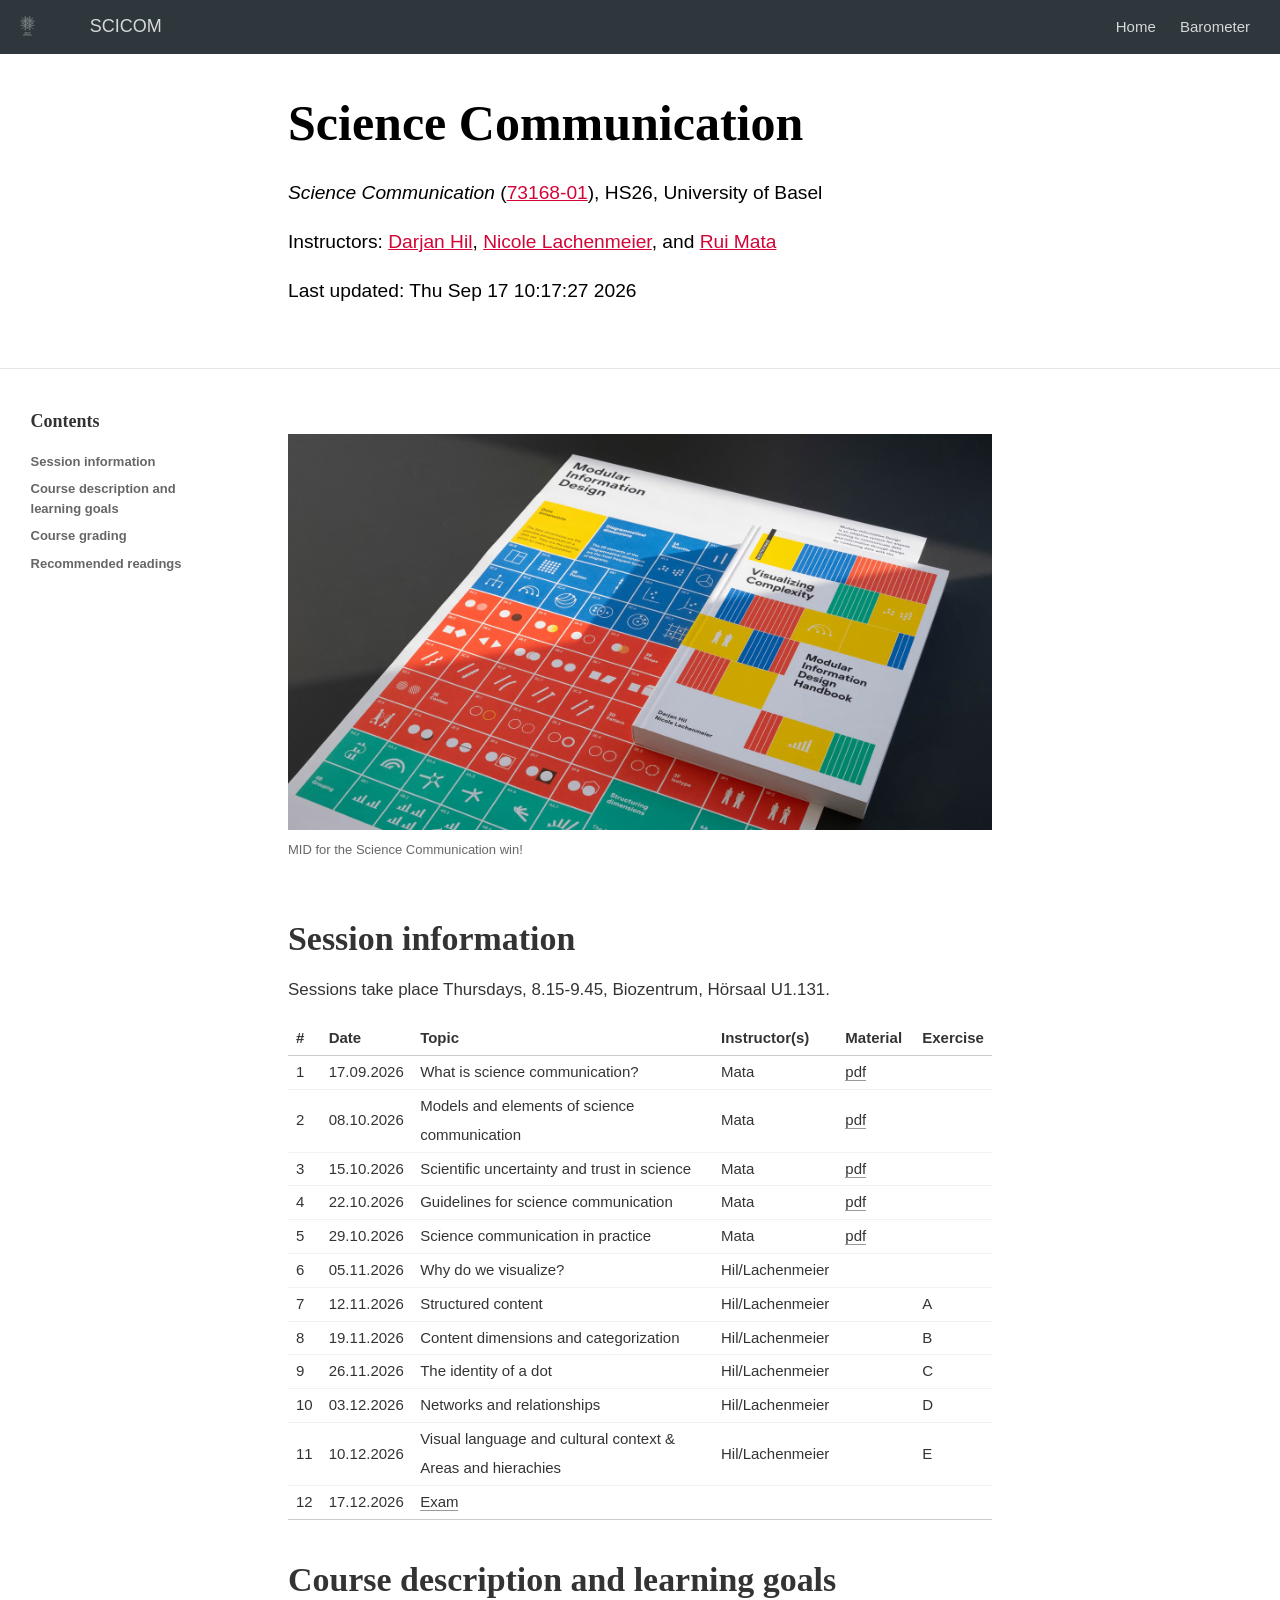
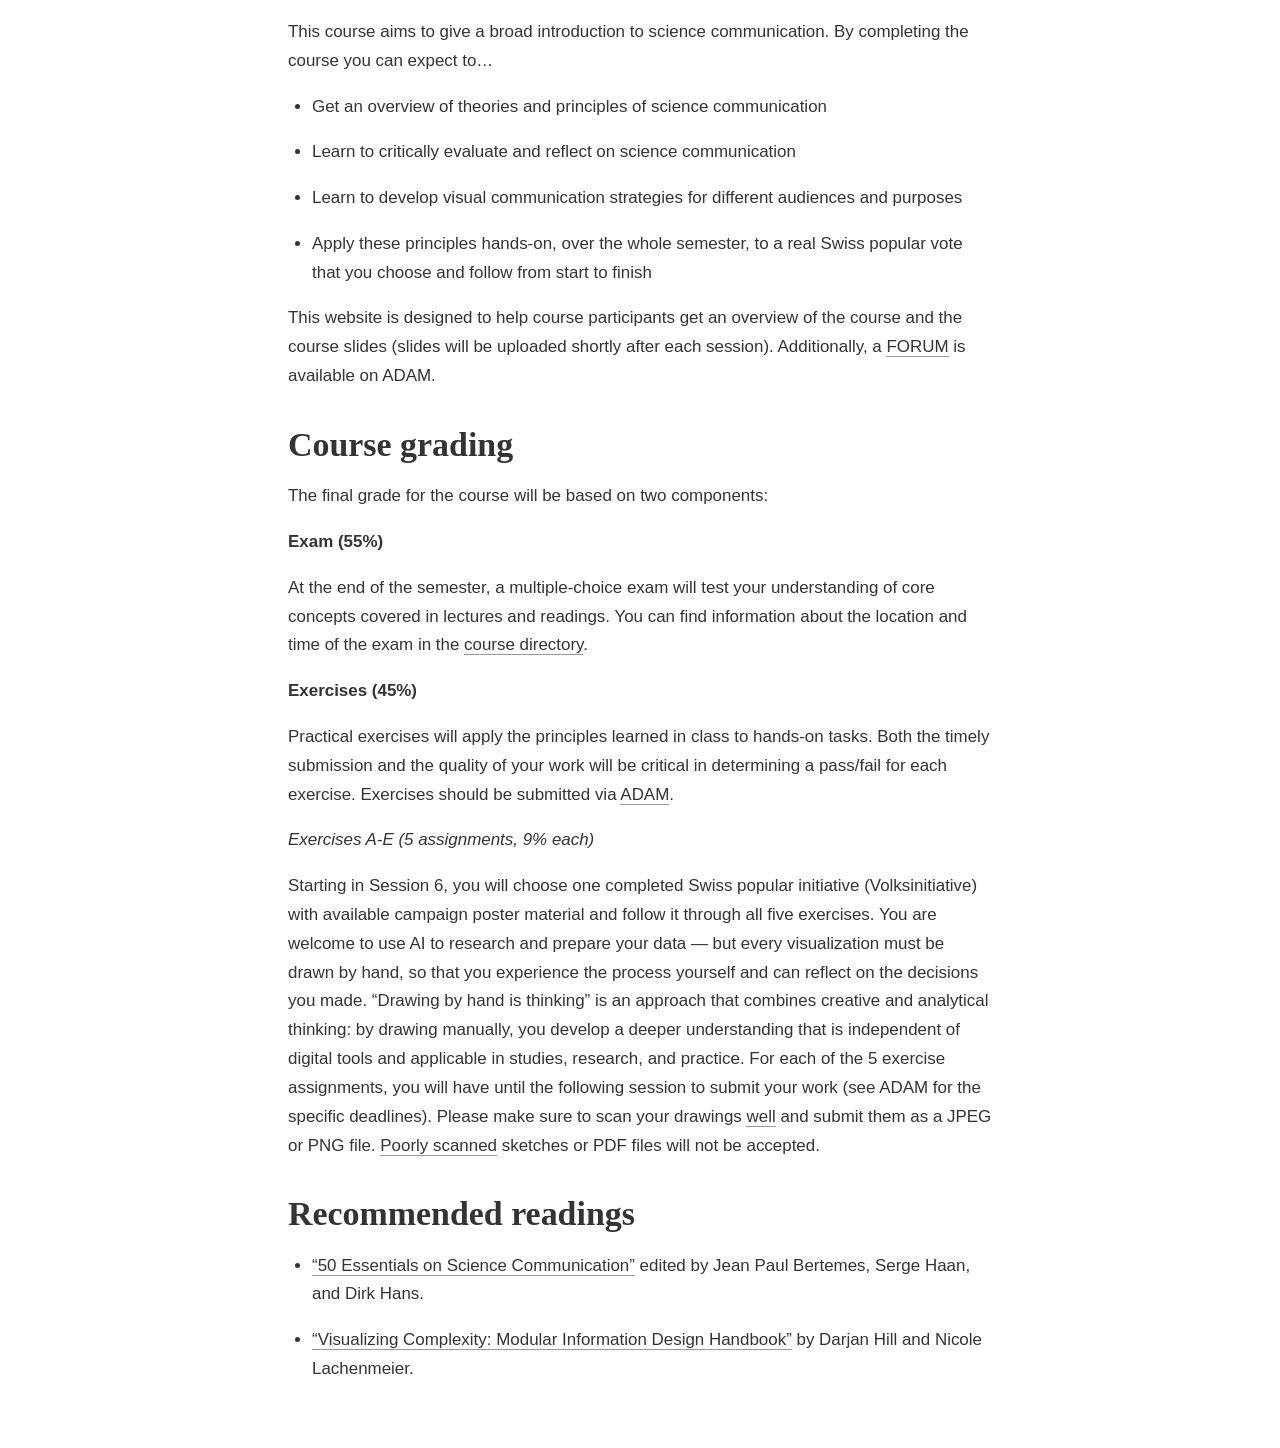
==== docs/index.html @ 0155b06d "update index" ====
<!DOCTYPE html>

<html xmlns="http://www.w3.org/1999/xhtml" lang="" xml:lang="">

<head>
  <meta charset="utf-8"/>
  <meta name="viewport" content="width=device-width, initial-scale=1"/>
  <meta http-equiv="X-UA-Compatible" content="IE=Edge,chrome=1"/>
  <meta name="generator" content="distill" />

  <style type="text/css">
  /* Hide doc at startup (prevent jankiness while JS renders/transforms) */
  body {
    visibility: hidden;
  }
  </style>

 <!--radix_placeholder_import_source-->
 <!--/radix_placeholder_import_source-->

<style type="text/css">code{white-space: pre;}</style>
<style type="text/css" data-origin="pandoc">
pre > code.sourceCode { white-space: pre; position: relative; }
pre > code.sourceCode > span { line-height: 1.25; }
pre > code.sourceCode > span:empty { height: 1.2em; }
.sourceCode { overflow: visible; }
code.sourceCode > span { color: inherit; text-decoration: inherit; }
div.sourceCode { margin: 1em 0; }
pre.sourceCode { margin: 0; }
@media screen {
div.sourceCode { overflow: auto; }
}
@media print {
pre > code.sourceCode { white-space: pre-wrap; }
pre > code.sourceCode > span { display: inline-block; text-indent: -5em; padding-left: 5em; }
}
pre.numberSource code
  { counter-reset: source-line 0; }
pre.numberSource code > span
  { position: relative; left: -4em; counter-increment: source-line; }
pre.numberSource code > span > a:first-child::before
  { content: counter(source-line);
    position: relative; left: -1em; text-align: right; vertical-align: baseline;
    border: none; display: inline-block;
    -webkit-touch-callout: none; -webkit-user-select: none;
    -khtml-user-select: none; -moz-user-select: none;
    -ms-user-select: none; user-select: none;
    padding: 0 4px; width: 4em;
    color: #aaaaaa;
  }
pre.numberSource { margin-left: 3em; border-left: 1px solid #aaaaaa;  padding-left: 4px; }
div.sourceCode
  { color: #00769e; background-color: #f1f3f5; }
@media screen {
pre > code.sourceCode > span > a:first-child::before { text-decoration: underline; }
}
code span { color: #00769e; } /* Normal */
code span.al { color: #ad0000; } /* Alert */
code span.an { color: #5e5e5e; } /* Annotation */
code span.at { color: #657422; } /* Attribute */
code span.bn { color: #ad0000; } /* BaseN */
code span.bu { } /* BuiltIn */
code span.cf { color: #00769e; } /* ControlFlow */
code span.ch { color: #20794d; } /* Char */
code span.cn { color: #8f5902; } /* Constant */
code span.co { color: #5e5e5e; } /* Comment */
code span.cv { color: #5e5e5e; font-style: italic; } /* CommentVar */
code span.do { color: #5e5e5e; font-style: italic; } /* Documentation */
code span.dt { color: #ad0000; } /* DataType */
code span.dv { color: #ad0000; } /* DecVal */
code span.er { color: #ad0000; } /* Error */
code span.ex { } /* Extension */
code span.fl { color: #ad0000; } /* Float */
code span.fu { color: #4758ab; } /* Function */
code span.im { } /* Import */
code span.in { color: #5e5e5e; } /* Information */
code span.kw { color: #00769e; } /* Keyword */
code span.op { color: #5e5e5e; } /* Operator */
code span.ot { color: #00769e; } /* Other */
code span.pp { color: #ad0000; } /* Preprocessor */
code span.sc { color: #5e5e5e; } /* SpecialChar */
code span.ss { color: #20794d; } /* SpecialString */
code span.st { color: #20794d; } /* String */
code span.va { color: #111111; } /* Variable */
code span.vs { color: #20794d; } /* VerbatimString */
code span.wa { color: #5e5e5e; font-style: italic; } /* Warning */
</style>


  <!--radix_placeholder_meta_tags-->
  <title>SCICOM: Science Communication</title>

  <meta property="description" itemprop="description" content="*Science Communication* ([73168-01](https://vorlesungsverzeichnis.unibas.ch/de/vorlesungsverzeichnis?id=301652)), HS26, University of Basel&#10;&#10;Instructors: [Darjan Hil](https://www.superdot.studio/darjan-hil-en), [Nicole Lachenmeier](https://www.superdot.studio/nicole-lachenmeier-de), and [Rui Mata](https://psychologie.unibas.ch/de/personen/rui-mata/about-me/)&#10;&#10;Last updated: Thu Sep 17 10:17:27 2026"/>



  <!--  https://developers.facebook.com/docs/sharing/webmasters#markup -->
  <meta property="og:title" content="SCICOM: Science Communication"/>
  <meta property="og:type" content="article"/>
  <meta property="og:description" content="*Science Communication* ([73168-01](https://vorlesungsverzeichnis.unibas.ch/de/vorlesungsverzeichnis?id=301652)), HS26, University of Basel&#10;&#10;Instructors: [Darjan Hil](https://www.superdot.studio/darjan-hil-en), [Nicole Lachenmeier](https://www.superdot.studio/nicole-lachenmeier-de), and [Rui Mata](https://psychologie.unibas.ch/de/personen/rui-mata/about-me/)&#10;&#10;Last updated: Thu Sep 17 10:17:27 2026"/>
  <meta property="og:locale" content="en_US"/>
  <meta property="og:site_name" content="SCICOM"/>

  <!--  https://dev.twitter.com/cards/types/summary -->
  <meta property="twitter:card" content="summary"/>
  <meta property="twitter:title" content="SCICOM: Science Communication"/>
  <meta property="twitter:description" content="*Science Communication* ([73168-01](https://vorlesungsverzeichnis.unibas.ch/de/vorlesungsverzeichnis?id=301652)), HS26, University of Basel&#10;&#10;Instructors: [Darjan Hil](https://www.superdot.studio/darjan-hil-en), [Nicole Lachenmeier](https://www.superdot.studio/nicole-lachenmeier-de), and [Rui Mata](https://psychologie.unibas.ch/de/personen/rui-mata/about-me/)&#10;&#10;Last updated: Thu Sep 17 10:17:27 2026"/>

  <!--/radix_placeholder_meta_tags-->
  <!--radix_placeholder_rmarkdown_metadata-->

  <script type="text/json" id="radix-rmarkdown-metadata">
  {"type":"list","attributes":{"names":{"type":"character","attributes":{},"value":["title","description","site"]}},"value":[{"type":"character","attributes":{},"value":["Science Communication"]},{"type":"character","attributes":{},"value":["*Science Communication* ([73168-01](https://vorlesungsverzeichnis.unibas.ch/de/vorlesungsverzeichnis?id=301652)), HS26, University of Basel\n\nInstructors: [Darjan Hil](https://www.superdot.studio/darjan-hil-en), [Nicole Lachenmeier](https://www.superdot.studio/nicole-lachenmeier-de), and [Rui Mata](https://psychologie.unibas.ch/de/personen/rui-mata/about-me/)\n\nLast updated: Thu Sep 17 10:17:27 2026\n"]},{"type":"character","attributes":{},"value":["distill::distill_website"]}]}
  </script>
  <!--/radix_placeholder_rmarkdown_metadata-->
  <!--radix_placeholder_navigation_in_header-->
  <meta name="distill:offset" content=""/>

  <script type="application/javascript">

    window.headroom_prevent_pin = false;

    window.document.addEventListener("DOMContentLoaded", function (event) {

      // initialize headroom for banner
      var header = $('header').get(0);
      var headerHeight = header.offsetHeight;
      var headroom = new Headroom(header, {
        tolerance: 5,
        onPin : function() {
          if (window.headroom_prevent_pin) {
            window.headroom_prevent_pin = false;
            headroom.unpin();
          }
        }
      });
      headroom.init();
      if(window.location.hash)
        headroom.unpin();
      $(header).addClass('headroom--transition');

      // offset scroll location for banner on hash change
      // (see: https://github.com/WickyNilliams/headroom.js/issues/38)
      window.addEventListener("hashchange", function(event) {
        window.scrollTo(0, window.pageYOffset - (headerHeight + 25));
      });

      // responsive menu
      $('.distill-site-header').each(function(i, val) {
        var topnav = $(this);
        var toggle = topnav.find('.nav-toggle');
        toggle.on('click', function() {
          topnav.toggleClass('responsive');
        });
      });

      // nav dropdowns
      $('.nav-dropbtn').click(function(e) {
        $(this).next('.nav-dropdown-content').toggleClass('nav-dropdown-active');
        $(this).parent().siblings('.nav-dropdown')
           .children('.nav-dropdown-content').removeClass('nav-dropdown-active');
      });
      $("body").click(function(e){
        $('.nav-dropdown-content').removeClass('nav-dropdown-active');
      });
      $(".nav-dropdown").click(function(e){
        e.stopPropagation();
      });
    });
  </script>

  <style type="text/css">

  /* Theme (user-documented overrideables for nav appearance) */

  .distill-site-nav {
    color: rgba(255, 255, 255, 0.8);
    background-color: #0F2E3D;
    font-size: 15px;
    font-weight: 300;
  }

  .distill-site-nav a {
    color: inherit;
    text-decoration: none;
  }

  .distill-site-nav a:hover {
    color: white;
  }

  @media print {
    .distill-site-nav {
      display: none;
    }
  }

  .distill-site-header {

  }

  .distill-site-footer {

  }


  /* Site Header */

  .distill-site-header {
    width: 100%;
    box-sizing: border-box;
    z-index: 3;
  }

  .distill-site-header .nav-left {
    display: inline-block;
    margin-left: 8px;
  }

  @media screen and (max-width: 768px) {
    .distill-site-header .nav-left {
      margin-left: 0;
    }
  }


  .distill-site-header .nav-right {
    float: right;
    margin-right: 8px;
  }

  .distill-site-header a,
  .distill-site-header .title {
    display: inline-block;
    text-align: center;
    padding: 14px 10px 14px 10px;
  }

  .distill-site-header .title {
    font-size: 18px;
    min-width: 150px;
  }

  .distill-site-header .logo {
    padding: 0;
  }

  .distill-site-header .logo img {
    display: none;
    max-height: 20px;
    width: auto;
    margin-bottom: -4px;
  }

  .distill-site-header .nav-image img {
    max-height: 18px;
    width: auto;
    display: inline-block;
    margin-bottom: -3px;
  }



  @media screen and (min-width: 1000px) {
    .distill-site-header .logo img {
      display: inline-block;
    }
    .distill-site-header .nav-left {
      margin-left: 20px;
    }
    .distill-site-header .nav-right {
      margin-right: 20px;
    }
    .distill-site-header .title {
      padding-left: 12px;
    }
  }


  .distill-site-header .nav-toggle {
    display: none;
  }

  .nav-dropdown {
    display: inline-block;
    position: relative;
  }

  .nav-dropdown .nav-dropbtn {
    border: none;
    outline: none;
    color: rgba(255, 255, 255, 0.8);
    padding: 16px 10px;
    background-color: transparent;
    font-family: inherit;
    font-size: inherit;
    font-weight: inherit;
    margin: 0;
    margin-top: 1px;
    z-index: 2;
  }

  .nav-dropdown-content {
    display: none;
    position: absolute;
    background-color: white;
    min-width: 200px;
    border: 1px solid rgba(0,0,0,0.15);
    border-radius: 4px;
    box-shadow: 0px 8px 16px 0px rgba(0,0,0,0.1);
    z-index: 1;
    margin-top: 2px;
    white-space: nowrap;
    padding-top: 4px;
    padding-bottom: 4px;
  }

  .nav-dropdown-content hr {
    margin-top: 4px;
    margin-bottom: 4px;
    border: none;
    border-bottom: 1px solid rgba(0, 0, 0, 0.1);
  }

  .nav-dropdown-active {
    display: block;
  }

  .nav-dropdown-content a, .nav-dropdown-content .nav-dropdown-header {
    color: black;
    padding: 6px 24px;
    text-decoration: none;
    display: block;
    text-align: left;
  }

  .nav-dropdown-content .nav-dropdown-header {
    display: block;
    padding: 5px 24px;
    padding-bottom: 0;
    text-transform: uppercase;
    font-size: 14px;
    color: #999999;
    white-space: nowrap;
  }

  .nav-dropdown:hover .nav-dropbtn {
    color: white;
  }

  .nav-dropdown-content a:hover {
    background-color: #ddd;
    color: black;
  }

  .nav-right .nav-dropdown-content {
    margin-left: -45%;
    right: 0;
  }

  @media screen and (max-width: 768px) {
    .distill-site-header a, .distill-site-header .nav-dropdown  {display: none;}
    .distill-site-header a.nav-toggle {
      float: right;
      display: block;
    }
    .distill-site-header .title {
      margin-left: 0;
    }
    .distill-site-header .nav-right {
      margin-right: 0;
    }
    .distill-site-header {
      overflow: hidden;
    }
    .nav-right .nav-dropdown-content {
      margin-left: 0;
    }
  }


  @media screen and (max-width: 768px) {
    .distill-site-header.responsive {position: relative; min-height: 500px; }
    .distill-site-header.responsive a.nav-toggle {
      position: absolute;
      right: 0;
      top: 0;
    }
    .distill-site-header.responsive a,
    .distill-site-header.responsive .nav-dropdown {
      display: block;
      text-align: left;
    }
    .distill-site-header.responsive .nav-left,
    .distill-site-header.responsive .nav-right {
      width: 100%;
    }
    .distill-site-header.responsive .nav-dropdown {float: none;}
    .distill-site-header.responsive .nav-dropdown-content {position: relative;}
    .distill-site-header.responsive .nav-dropdown .nav-dropbtn {
      display: block;
      width: 100%;
      text-align: left;
    }
  }

  /* Site Footer */

  .distill-site-footer {
    width: 100%;
    overflow: hidden;
    box-sizing: border-box;
    z-index: 3;
    margin-top: 30px;
    padding-top: 30px;
    padding-bottom: 30px;
    text-align: center;
  }

  /* Headroom */

  d-title {
    padding-top: 6rem;
  }

  @media print {
    d-title {
      padding-top: 4rem;
    }
  }

  .headroom {
    z-index: 1000;
    position: fixed;
    top: 0;
    left: 0;
    right: 0;
  }

  .headroom--transition {
    transition: all .4s ease-in-out;
  }

  .headroom--unpinned {
    top: -100px;
  }

  .headroom--pinned {
    top: 0;
  }

  /* adjust viewport for navbar height */
  /* helps vertically center bootstrap (non-distill) content */
  .min-vh-100 {
    min-height: calc(100vh - 100px) !important;
  }

  </style>

  <script src="site_libs/jquery-3.6.0/jquery-3.6.0.min.js"></script>
  <link href="site_libs/font-awesome-6.4.2/css/all.min.css" rel="stylesheet"/>
  <link href="site_libs/font-awesome-6.4.2/css/v4-shims.min.css" rel="stylesheet"/>
  <script src="site_libs/headroom-0.9.4/headroom.min.js"></script>
  <script src="site_libs/autocomplete-0.37.1/autocomplete.min.js"></script>
  <script src="site_libs/fuse-6.4.1/fuse.min.js"></script>

  <script type="application/javascript">

  function getMeta(metaName) {
    var metas = document.getElementsByTagName('meta');
    for (let i = 0; i < metas.length; i++) {
      if (metas[i].getAttribute('name') === metaName) {
        return metas[i].getAttribute('content');
      }
    }
    return '';
  }

  function offsetURL(url) {
    var offset = getMeta('distill:offset');
    return offset ? offset + '/' + url : url;
  }

  function createFuseIndex() {

    // create fuse index
    var options = {
      keys: [
        { name: 'title', weight: 20 },
        { name: 'categories', weight: 15 },
        { name: 'description', weight: 10 },
        { name: 'contents', weight: 5 },
      ],
      ignoreLocation: true,
      threshold: 0
    };
    var fuse = new window.Fuse([], options);

    // fetch the main search.json
    return fetch(offsetURL('search.json'))
      .then(function(response) {
        if (response.status == 200) {
          return response.json().then(function(json) {
            // index main articles
            json.articles.forEach(function(article) {
              fuse.add(article);
            });
            // download collections and index their articles
            return Promise.all(json.collections.map(function(collection) {
              return fetch(offsetURL(collection)).then(function(response) {
                if (response.status === 200) {
                  return response.json().then(function(articles) {
                    articles.forEach(function(article) {
                      fuse.add(article);
                    });
                  })
                } else {
                  return Promise.reject(
                    new Error('Unexpected status from search index request: ' +
                              response.status)
                  );
                }
              });
            })).then(function() {
              return fuse;
            });
          });

        } else {
          return Promise.reject(
            new Error('Unexpected status from search index request: ' +
                        response.status)
          );
        }
      });
  }

  window.document.addEventListener("DOMContentLoaded", function (event) {

    // get search element (bail if we don't have one)
    var searchEl = window.document.getElementById('distill-search');
    if (!searchEl)
      return;

    createFuseIndex()
      .then(function(fuse) {

        // make search box visible
        searchEl.classList.remove('hidden');

        // initialize autocomplete
        var options = {
          autoselect: true,
          hint: false,
          minLength: 2,
        };
        window.autocomplete(searchEl, options, [{
          source: function(query, callback) {
            const searchOptions = {
              isCaseSensitive: false,
              shouldSort: true,
              minMatchCharLength: 2,
              limit: 10,
            };
            var results = fuse.search(query, searchOptions);
            callback(results
              .map(function(result) { return result.item; })
            );
          },
          templates: {
            suggestion: function(suggestion) {
              var img = suggestion.preview && Object.keys(suggestion.preview).length > 0
                ? `<img src="${offsetURL(suggestion.preview)}"</img>`
                : '';
              var html = `
                <div class="search-item">
                  <h3>${suggestion.title}</h3>
                  <div class="search-item-description">
                    ${suggestion.description || ''}
                  </div>
                  <div class="search-item-preview">
                    ${img}
                  </div>
                </div>
              `;
              return html;
            }
          }
        }]).on('autocomplete:selected', function(event, suggestion) {
          window.location.href = offsetURL(suggestion.path);
        });
        // remove inline display style on autocompleter (we want to
        // manage responsive display via css)
        $('.algolia-autocomplete').css("display", "");
      })
      .catch(function(error) {
        console.log(error);
      });

  });

  </script>

  <style type="text/css">

  .nav-search {
    font-size: x-small;
  }

  /* Algolioa Autocomplete */

  .algolia-autocomplete {
    display: inline-block;
    margin-left: 10px;
    vertical-align: sub;
    background-color: white;
    color: black;
    padding: 6px;
    padding-top: 8px;
    padding-bottom: 0;
    border-radius: 6px;
    border: 1px #0F2E3D solid;
    width: 180px;
  }


  @media screen and (max-width: 768px) {
    .distill-site-nav .algolia-autocomplete {
      display: none;
      visibility: hidden;
    }
    .distill-site-nav.responsive .algolia-autocomplete {
      display: inline-block;
      visibility: visible;
    }
    .distill-site-nav.responsive .algolia-autocomplete .aa-dropdown-menu {
      margin-left: 0;
      width: 400px;
      max-height: 400px;
    }
  }

  .algolia-autocomplete .aa-input, .algolia-autocomplete .aa-hint {
    width: 90%;
    outline: none;
    border: none;
  }

  .algolia-autocomplete .aa-hint {
    color: #999;
  }
  .algolia-autocomplete .aa-dropdown-menu {
    width: 550px;
    max-height: 70vh;
    overflow-x: visible;
    overflow-y: scroll;
    padding: 5px;
    margin-top: 3px;
    margin-left: -150px;
    background-color: #fff;
    border-radius: 5px;
    border: 1px solid #999;
    border-top: none;
  }

  .algolia-autocomplete .aa-dropdown-menu .aa-suggestion {
    cursor: pointer;
    padding: 5px 4px;
    border-bottom: 1px solid #eee;
  }

  .algolia-autocomplete .aa-dropdown-menu .aa-suggestion:last-of-type {
    border-bottom: none;
    margin-bottom: 2px;
  }

  .algolia-autocomplete .aa-dropdown-menu .aa-suggestion .search-item {
    overflow: hidden;
    font-size: 0.8em;
    line-height: 1.4em;
  }

  .algolia-autocomplete .aa-dropdown-menu .aa-suggestion .search-item h3 {
    font-size: 1rem;
    margin-block-start: 0;
    margin-block-end: 5px;
  }

  .algolia-autocomplete .aa-dropdown-menu .aa-suggestion .search-item-description {
    display: inline-block;
    overflow: hidden;
    height: 2.8em;
    width: 80%;
    margin-right: 4%;
  }

  .algolia-autocomplete .aa-dropdown-menu .aa-suggestion .search-item-preview {
    display: inline-block;
    width: 15%;
  }

  .algolia-autocomplete .aa-dropdown-menu .aa-suggestion .search-item-preview img {
    height: 3em;
    width: auto;
    display: none;
  }

  .algolia-autocomplete .aa-dropdown-menu .aa-suggestion .search-item-preview img[src] {
    display: initial;
  }

  .algolia-autocomplete .aa-dropdown-menu .aa-suggestion.aa-cursor {
    background-color: #eee;
  }
  .algolia-autocomplete .aa-dropdown-menu .aa-suggestion em {
    font-weight: bold;
    font-style: normal;
  }

  </style>


  <!--/radix_placeholder_navigation_in_header-->
  <!--radix_placeholder_distill-->

  <style type="text/css">

  body {
    background-color: white;
  }

  .pandoc-table {
    width: 100%;
  }

  .pandoc-table>caption {
    margin-bottom: 10px;
  }

  .pandoc-table th:not([align]) {
    text-align: left;
  }

  .pagedtable-footer {
    font-size: 15px;
  }

  d-byline .byline {
    grid-template-columns: 2fr 2fr;
  }

  d-byline .byline h3 {
    margin-block-start: 1.5em;
  }

  d-byline .byline .authors-affiliations h3 {
    margin-block-start: 0.5em;
  }

  .authors-affiliations .orcid-id {
    width: 16px;
    height:16px;
    margin-left: 4px;
    margin-right: 4px;
    vertical-align: middle;
    padding-bottom: 2px;
  }

  d-title .dt-tags {
    margin-top: 1em;
    grid-column: text;
  }

  .dt-tags .dt-tag {
    text-decoration: none;
    display: inline-block;
    color: rgba(0,0,0,0.6);
    padding: 0em 0.4em;
    margin-right: 0.5em;
    margin-bottom: 0.4em;
    font-size: 70%;
    border: 1px solid rgba(0,0,0,0.2);
    border-radius: 3px;
    text-transform: uppercase;
    font-weight: 500;
  }

  d-article table.gt_table td,
  d-article table.gt_table th {
    border-bottom: none;
    font-size: 100%;
  }

  .html-widget {
    margin-bottom: 2.0em;
  }

  .l-screen-inset {
    padding-right: 16px;
  }

  .l-screen .caption {
    margin-left: 10px;
  }

  .shaded {
    background: rgb(247, 247, 247);
    padding-top: 20px;
    padding-bottom: 20px;
    border-top: 1px solid rgba(0, 0, 0, 0.1);
    border-bottom: 1px solid rgba(0, 0, 0, 0.1);
  }

  .shaded .html-widget {
    margin-bottom: 0;
    border: 1px solid rgba(0, 0, 0, 0.1);
  }

  .shaded .shaded-content {
    background: white;
  }

  .text-output {
    margin-top: 0;
    line-height: 1.5em;
  }

  .hidden {
    display: none !important;
  }

  hr.section-separator {
    border: none;
    border-top: 1px solid rgba(0, 0, 0, 0.1);
    margin: 0px;
  }


  d-byline {
    border-top: none;
  }

  d-article {
    padding-top: 2.5rem;
    padding-bottom: 30px;
    border-top: none;
  }

  d-appendix {
    padding-top: 30px;
  }

  d-article>p>img {
    width: 100%;
  }

  d-article h2 {
    margin: 1rem 0 1.5rem 0;
  }

  d-article h3 {
    margin-top: 1.5rem;
  }

  d-article iframe {
    border: 1px solid rgba(0, 0, 0, 0.1);
    margin-bottom: 2.0em;
    width: 100%;
  }

  /* Tweak code blocks */

  d-article div.sourceCode code,
  d-article pre code {
    font-family: Consolas, Monaco, 'Andale Mono', 'Ubuntu Mono', monospace;
  }

  d-article pre,
  d-article div.sourceCode,
  d-article div.sourceCode pre {
    overflow: auto;
  }

  d-article div.sourceCode {
    background-color: white;
  }

  d-article div.sourceCode pre {
    padding-left: 10px;
    font-size: 12px;
    border-left: 2px solid rgba(0,0,0,0.1);
  }

  d-article pre {
    font-size: 12px;
    color: black;
    background: none;
    margin-top: 0;
    text-align: left;
    white-space: pre;
    word-spacing: normal;
    word-break: normal;
    word-wrap: normal;
    line-height: 1.5;

    -moz-tab-size: 4;
    -o-tab-size: 4;
    tab-size: 4;

    -webkit-hyphens: none;
    -moz-hyphens: none;
    -ms-hyphens: none;
    hyphens: none;
  }

  d-article pre a {
    border-bottom: none;
  }

  d-article pre a:hover {
    border-bottom: none;
    text-decoration: underline;
  }

  d-article details {
    grid-column: text;
    margin-bottom: 0.8em;
  }

  @media(min-width: 768px) {

  d-article pre,
  d-article div.sourceCode,
  d-article div.sourceCode pre {
    overflow: visible !important;
  }

  d-article div.sourceCode pre {
    padding-left: 18px;
    font-size: 14px;
  }

  /* tweak for Pandoc numbered line within distill */
  d-article pre.numberSource code > span {
      left: -2em;
  }

  d-article pre {
    font-size: 14px;
  }

  }

  figure img.external {
    background: white;
    border: 1px solid rgba(0, 0, 0, 0.1);
    box-shadow: 0 1px 8px rgba(0, 0, 0, 0.1);
    padding: 18px;
    box-sizing: border-box;
  }

  /* CSS for d-contents */

  .d-contents {
    grid-column: text;
    color: rgba(0,0,0,0.8);
    font-size: 0.9em;
    padding-bottom: 1em;
    margin-bottom: 1em;
    padding-bottom: 0.5em;
    margin-bottom: 1em;
    padding-left: 0.25em;
    justify-self: start;
  }

  @media(min-width: 1000px) {
    .d-contents.d-contents-float {
      height: 0;
      grid-column-start: 1;
      grid-column-end: 4;
      justify-self: center;
      padding-right: 3em;
      padding-left: 2em;
    }
  }

  .d-contents nav h3 {
    font-size: 18px;
    margin-top: 0;
    margin-bottom: 1em;
  }

  .d-contents li {
    list-style-type: none
  }

  .d-contents nav > ul {
    padding-left: 0;
  }

  .d-contents ul {
    padding-left: 1em
  }

  .d-contents nav ul li {
    margin-top: 0.6em;
    margin-bottom: 0.2em;
  }

  .d-contents nav a {
    font-size: 13px;
    border-bottom: none;
    text-decoration: none
    color: rgba(0, 0, 0, 0.8);
  }

  .d-contents nav a:hover {
    text-decoration: underline solid rgba(0, 0, 0, 0.6)
  }

  .d-contents nav > ul > li > a {
    font-weight: 600;
  }

  .d-contents nav > ul > li > ul {
    font-weight: inherit;
  }

  .d-contents nav > ul > li > ul > li {
    margin-top: 0.2em;
  }


  .d-contents nav ul {
    margin-top: 0;
    margin-bottom: 0.25em;
  }

  .d-article-with-toc h2:nth-child(2) {
    margin-top: 0;
  }


  /* Figure */

  .figure {
    position: relative;
    margin-bottom: 2.5em;
    margin-top: 1.5em;
  }

  .figure .caption {
    color: rgba(0, 0, 0, 0.6);
    font-size: 12px;
    line-height: 1.5em;
  }

  .figure img.external {
    background: white;
    border: 1px solid rgba(0, 0, 0, 0.1);
    box-shadow: 0 1px 8px rgba(0, 0, 0, 0.1);
    padding: 18px;
    box-sizing: border-box;
  }

  .figure .caption a {
    color: rgba(0, 0, 0, 0.6);
  }

  .figure .caption b,
  .figure .caption strong, {
    font-weight: 600;
    color: rgba(0, 0, 0, 1.0);
  }

  /* Citations */

  d-article .citation {
    color: inherit;
    cursor: inherit;
  }

  div.hanging-indent{
    margin-left: 1em; text-indent: -1em;
  }

  /* Citation hover box */

  .tippy-box[data-theme~=light-border] {
    background-color: rgba(250, 250, 250, 0.95);
  }

  .tippy-content > p {
    margin-bottom: 0;
    padding: 2px;
  }


  /* Tweak 1000px media break to show more text */

  @media(min-width: 1000px) {
    .base-grid,
    distill-header,
    d-title,
    d-abstract,
    d-article,
    d-appendix,
    distill-appendix,
    d-byline,
    d-footnote-list,
    d-citation-list,
    distill-footer {
      grid-template-columns: [screen-start] 1fr [page-start kicker-start] 80px [middle-start] 50px [text-start kicker-end] 65px 65px 65px 65px 65px 65px 65px 65px [text-end gutter-start] 65px [middle-end] 65px [page-end gutter-end] 1fr [screen-end];
      grid-column-gap: 16px;
    }

    .grid {
      grid-column-gap: 16px;
    }

    d-article {
      font-size: 1.06rem;
      line-height: 1.7em;
    }
    figure .caption, .figure .caption, figure figcaption {
      font-size: 13px;
    }
  }

  @media(min-width: 1180px) {
    .base-grid,
    distill-header,
    d-title,
    d-abstract,
    d-article,
    d-appendix,
    distill-appendix,
    d-byline,
    d-footnote-list,
    d-citation-list,
    distill-footer {
      grid-template-columns: [screen-start] 1fr [page-start kicker-start] 60px [middle-start] 60px [text-start kicker-end] 60px 60px 60px 60px 60px 60px 60px 60px [text-end gutter-start] 60px [middle-end] 60px [page-end gutter-end] 1fr [screen-end];
      grid-column-gap: 32px;
    }

    .grid {
      grid-column-gap: 32px;
    }
  }


  /* Get the citation styles for the appendix (not auto-injected on render since
     we do our own rendering of the citation appendix) */

  d-appendix .citation-appendix,
  .d-appendix .citation-appendix {
    font-size: 11px;
    line-height: 15px;
    border-left: 1px solid rgba(0, 0, 0, 0.1);
    padding-left: 18px;
    border: 1px solid rgba(0,0,0,0.1);
    background: rgba(0, 0, 0, 0.02);
    padding: 10px 18px;
    border-radius: 3px;
    color: rgba(150, 150, 150, 1);
    overflow: hidden;
    margin-top: -12px;
    white-space: pre-wrap;
    word-wrap: break-word;
  }

  /* Include appendix styles here so they can be overridden */

  d-appendix {
    contain: layout style;
    font-size: 0.8em;
    line-height: 1.7em;
    margin-top: 60px;
    margin-bottom: 0;
    border-top: 1px solid rgba(0, 0, 0, 0.1);
    color: rgba(0,0,0,0.5);
    padding-top: 60px;
    padding-bottom: 48px;
  }

  d-appendix h3 {
    grid-column: page-start / text-start;
    font-size: 15px;
    font-weight: 500;
    margin-top: 1em;
    margin-bottom: 0;
    color: rgba(0,0,0,0.65);
  }

  d-appendix h3 + * {
    margin-top: 1em;
  }

  d-appendix ol {
    padding: 0 0 0 15px;
  }

  @media (min-width: 768px) {
    d-appendix ol {
      padding: 0 0 0 30px;
      margin-left: -30px;
    }
  }

  d-appendix li {
    margin-bottom: 1em;
  }

  d-appendix a {
    color: rgba(0, 0, 0, 0.6);
  }

  d-appendix > * {
    grid-column: text;
  }

  d-appendix > d-footnote-list,
  d-appendix > d-citation-list,
  d-appendix > distill-appendix {
    grid-column: screen;
  }

  /* Include footnote styles here so they can be overridden */

  d-footnote-list {
    contain: layout style;
  }

  d-footnote-list > * {
    grid-column: text;
  }

  d-footnote-list a.footnote-backlink {
    color: rgba(0,0,0,0.3);
    padding-left: 0.5em;
  }



  /* Anchor.js */

  .anchorjs-link {
    /*transition: all .25s linear; */
    text-decoration: none;
    border-bottom: none;
  }
  *:hover > .anchorjs-link {
    margin-left: -1.125em !important;
    text-decoration: none;
    border-bottom: none;
  }

  /* Social footer */

  .social_footer {
    margin-top: 30px;
    margin-bottom: 0;
    color: rgba(0,0,0,0.67);
  }

  .disqus-comments {
    margin-right: 30px;
  }

  .disqus-comment-count {
    border-bottom: 1px solid rgba(0, 0, 0, 0.4);
    cursor: pointer;
  }

  #disqus_thread {
    margin-top: 30px;
  }

  .article-sharing a {
    border-bottom: none;
    margin-right: 8px;
  }

  .article-sharing a:hover {
    border-bottom: none;
  }

  .sidebar-section.subscribe {
    font-size: 12px;
    line-height: 1.6em;
  }

  .subscribe p {
    margin-bottom: 0.5em;
  }


  .article-footer .subscribe {
    font-size: 15px;
    margin-top: 45px;
  }


  .sidebar-section.custom {
    font-size: 12px;
    line-height: 1.6em;
  }

  .custom p {
    margin-bottom: 0.5em;
  }

  /* Styles for listing layout (hide title) */
  .layout-listing d-title, .layout-listing .d-title {
    display: none;
  }

  /* Styles for posts lists (not auto-injected) */


  .posts-with-sidebar {
    padding-left: 45px;
    padding-right: 45px;
  }

  .posts-list .description h2,
  .posts-list .description p {
    font-family: -apple-system, BlinkMacSystemFont, "Segoe UI", Roboto, Oxygen, Ubuntu, Cantarell, "Fira Sans", "Droid Sans", "Helvetica Neue", Arial, sans-serif;
  }

  .posts-list .description h2 {
    font-weight: 700;
    border-bottom: none;
    padding-bottom: 0;
  }

  .posts-list h2.post-tag {
    border-bottom: 1px solid rgba(0, 0, 0, 0.2);
    padding-bottom: 12px;
  }
  .posts-list {
    margin-top: 60px;
    margin-bottom: 24px;
  }

  .posts-list .post-preview {
    text-decoration: none;
    overflow: hidden;
    display: block;
    border-bottom: 1px solid rgba(0, 0, 0, 0.1);
    padding: 24px 0;
  }

  .post-preview-last {
    border-bottom: none !important;
  }

  .posts-list .posts-list-caption {
    grid-column: screen;
    font-weight: 400;
  }

  .posts-list .post-preview h2 {
    margin: 0 0 6px 0;
    line-height: 1.2em;
    font-style: normal;
    font-size: 24px;
  }

  .posts-list .post-preview p {
    margin: 0 0 12px 0;
    line-height: 1.4em;
    font-size: 16px;
  }

  .posts-list .post-preview .thumbnail {
    box-sizing: border-box;
    margin-bottom: 24px;
    position: relative;
    max-width: 500px;
  }
  .posts-list .post-preview img {
    width: 100%;
    display: block;
  }

  .posts-list .metadata {
    font-size: 12px;
    line-height: 1.4em;
    margin-bottom: 18px;
  }

  .posts-list .metadata > * {
    display: inline-block;
  }

  .posts-list .metadata .publishedDate {
    margin-right: 2em;
  }

  .posts-list .metadata .dt-authors {
    display: block;
    margin-top: 0.3em;
    margin-right: 2em;
  }

  .posts-list .dt-tags {
    display: block;
    line-height: 1em;
  }

  .posts-list .dt-tags .dt-tag {
    display: inline-block;
    color: rgba(0,0,0,0.6);
    padding: 0.3em 0.4em;
    margin-right: 0.2em;
    margin-bottom: 0.4em;
    font-size: 60%;
    border: 1px solid rgba(0,0,0,0.2);
    border-radius: 3px;
    text-transform: uppercase;
    font-weight: 500;
  }

  .posts-list img {
    opacity: 1;
  }

  .posts-list img[data-src] {
    opacity: 0;
  }

  .posts-more {
    clear: both;
  }


  .posts-sidebar {
    font-size: 16px;
  }

  .posts-sidebar h3 {
    font-size: 16px;
    margin-top: 0;
    margin-bottom: 0.5em;
    font-weight: 400;
    text-transform: uppercase;
  }

  .sidebar-section {
    margin-bottom: 30px;
  }

  .categories ul {
    list-style-type: none;
    margin: 0;
    padding: 0;
  }

  .categories li {
    color: rgba(0, 0, 0, 0.8);
    margin-bottom: 0;
  }

  .categories li>a {
    border-bottom: none;
  }

  .categories li>a:hover {
    border-bottom: 1px solid rgba(0, 0, 0, 0.4);
  }

  .categories .active {
    font-weight: 600;
  }

  .categories .category-count {
    color: rgba(0, 0, 0, 0.4);
  }


  @media(min-width: 768px) {
    .posts-list .post-preview h2 {
      font-size: 26px;
    }
    .posts-list .post-preview .thumbnail {
      float: right;
      width: 30%;
      margin-bottom: 0;
    }
    .posts-list .post-preview .description {
      float: left;
      width: 45%;
    }
    .posts-list .post-preview .metadata {
      float: left;
      width: 20%;
      margin-top: 8px;
    }
    .posts-list .post-preview p {
      margin: 0 0 12px 0;
      line-height: 1.5em;
      font-size: 16px;
    }
    .posts-with-sidebar .posts-list {
      float: left;
      width: 75%;
    }
    .posts-with-sidebar .posts-sidebar {
      float: right;
      width: 20%;
      margin-top: 60px;
      padding-top: 24px;
      padding-bottom: 24px;
    }
  }


  /* Improve display for browsers without grid (IE/Edge <= 15) */

  .downlevel {
    line-height: 1.6em;
    font-family: -apple-system, BlinkMacSystemFont, "Segoe UI", Roboto, Oxygen, Ubuntu, Cantarell, "Fira Sans", "Droid Sans", "Helvetica Neue", Arial, sans-serif;
    margin: 0;
  }

  .downlevel .d-title {
    padding-top: 6rem;
    padding-bottom: 1.5rem;
  }

  .downlevel .d-title h1 {
    font-size: 50px;
    font-weight: 700;
    line-height: 1.1em;
    margin: 0 0 0.5rem;
  }

  .downlevel .d-title p {
    font-weight: 300;
    font-size: 1.2rem;
    line-height: 1.55em;
    margin-top: 0;
  }

  .downlevel .d-byline {
    padding-top: 0.8em;
    padding-bottom: 0.8em;
    font-size: 0.8rem;
    line-height: 1.8em;
  }

  .downlevel .section-separator {
    border: none;
    border-top: 1px solid rgba(0, 0, 0, 0.1);
  }

  .downlevel .d-article {
    font-size: 1.06rem;
    line-height: 1.7em;
    padding-top: 1rem;
    padding-bottom: 2rem;
  }


  .downlevel .d-appendix {
    padding-left: 0;
    padding-right: 0;
    max-width: none;
    font-size: 0.8em;
    line-height: 1.7em;
    margin-bottom: 0;
    color: rgba(0,0,0,0.5);
    padding-top: 40px;
    padding-bottom: 48px;
  }

  .downlevel .footnotes ol {
    padding-left: 13px;
  }

  .downlevel .base-grid,
  .downlevel .distill-header,
  .downlevel .d-title,
  .downlevel .d-abstract,
  .downlevel .d-article,
  .downlevel .d-appendix,
  .downlevel .distill-appendix,
  .downlevel .d-byline,
  .downlevel .d-footnote-list,
  .downlevel .d-citation-list,
  .downlevel .distill-footer,
  .downlevel .appendix-bottom,
  .downlevel .posts-container {
    padding-left: 40px;
    padding-right: 40px;
  }

  @media(min-width: 768px) {
    .downlevel .base-grid,
    .downlevel .distill-header,
    .downlevel .d-title,
    .downlevel .d-abstract,
    .downlevel .d-article,
    .downlevel .d-appendix,
    .downlevel .distill-appendix,
    .downlevel .d-byline,
    .downlevel .d-footnote-list,
    .downlevel .d-citation-list,
    .downlevel .distill-footer,
    .downlevel .appendix-bottom,
    .downlevel .posts-container {
    padding-left: 150px;
    padding-right: 150px;
    max-width: 900px;
  }
  }

  .downlevel pre code {
    display: block;
    border-left: 2px solid rgba(0, 0, 0, .1);
    padding: 0 0 0 20px;
    font-size: 14px;
  }

  .downlevel code, .downlevel pre {
    color: black;
    background: none;
    font-family: Consolas, Monaco, 'Andale Mono', 'Ubuntu Mono', monospace;
    text-align: left;
    white-space: pre;
    word-spacing: normal;
    word-break: normal;
    word-wrap: normal;
    line-height: 1.5;

    -moz-tab-size: 4;
    -o-tab-size: 4;
    tab-size: 4;

    -webkit-hyphens: none;
    -moz-hyphens: none;
    -ms-hyphens: none;
    hyphens: none;
  }

  .downlevel .posts-list .post-preview {
    color: inherit;
  }



  </style>

  <script type="application/javascript">

  function is_downlevel_browser() {
    if (bowser.isUnsupportedBrowser({ msie: "12", msedge: "16"},
                                   window.navigator.userAgent)) {
      return true;
    } else {
      return window.load_distill_framework === undefined;
    }
  }

  // show body when load is complete
  function on_load_complete() {

    // add anchors
    if (window.anchors) {
      window.anchors.options.placement = 'left';
      window.anchors.add('d-article > h2, d-article > h3, d-article > h4, d-article > h5');
    }


    // set body to visible
    document.body.style.visibility = 'visible';

    // force redraw for leaflet widgets
    if (window.HTMLWidgets) {
      var maps = window.HTMLWidgets.findAll(".leaflet");
      $.each(maps, function(i, el) {
        var map = this.getMap();
        map.invalidateSize();
        map.eachLayer(function(layer) {
          if (layer instanceof L.TileLayer)
            layer.redraw();
        });
      });
    }

    // trigger 'shown' so htmlwidgets resize
    $('d-article').trigger('shown');
  }

  function init_distill() {

    init_common();

    // create front matter
    var front_matter = $('<d-front-matter></d-front-matter>');
    $('#distill-front-matter').wrap(front_matter);

    // create d-title
    $('.d-title').changeElementType('d-title');

    // separator
    var separator = '<hr class="section-separator" style="clear: both"/>';
    // prepend separator above appendix
    $('.d-byline').before(separator);
    $('.d-article').before(separator);

    // create d-byline
    var byline = $('<d-byline></d-byline>');
    $('.d-byline').replaceWith(byline);

    // create d-article
    var article = $('<d-article></d-article>');
    $('.d-article').wrap(article).children().unwrap();

    // move posts container into article
    $('.posts-container').appendTo($('d-article'));

    // create d-appendix
    $('.d-appendix').changeElementType('d-appendix');

    // flag indicating that we have appendix items
    var appendix = $('.appendix-bottom').children('h3').length > 0;

    // replace footnotes with <d-footnote>
    $('.footnote-ref').each(function(i, val) {
      appendix = true;
      var href = $(this).attr('href');
      var id = href.replace('#', '');
      var fn = $('#' + id);
      var fn_p = $('#' + id + '>p');
      fn_p.find('.footnote-back').remove();
      var text = fn_p.html();
      var dtfn = $('<d-footnote></d-footnote>');
      dtfn.html(text);
      $(this).replaceWith(dtfn);
    });
    // remove footnotes
    $('.footnotes').remove();

    // move refs into #references-listing
    $('#references-listing').replaceWith($('#refs'));

    $('h1.appendix, h2.appendix').each(function(i, val) {
      $(this).changeElementType('h3');
    });
    $('h3.appendix').each(function(i, val) {
      var id = $(this).attr('id');
      $('.d-contents a[href="#' + id + '"]').parent().remove();
      appendix = true;
      $(this).nextUntil($('h1, h2, h3')).addBack().appendTo($('d-appendix'));
    });

    // show d-appendix if we have appendix content
    $("d-appendix").css('display', appendix ? 'grid' : 'none');

    // localize layout chunks to just output
    $('.layout-chunk').each(function(i, val) {

      // capture layout
      var layout = $(this).attr('data-layout');

      // apply layout to markdown level block elements
      var elements = $(this).children().not('details, div.sourceCode, pre, script');
      elements.each(function(i, el) {
        var layout_div = $('<div class="' + layout + '"></div>');
        if (layout_div.hasClass('shaded')) {
          var shaded_content = $('<div class="shaded-content"></div>');
          $(this).wrap(shaded_content);
          $(this).parent().wrap(layout_div);
        } else {
          $(this).wrap(layout_div);
        }
      });


      // unwrap the layout-chunk div
      $(this).children().unwrap();
    });

    // remove code block used to force  highlighting css
    $('.distill-force-highlighting-css').parent().remove();

    // remove empty line numbers inserted by pandoc when using a
    // custom syntax highlighting theme, except when numbering line
    // in code chunk
    $('pre:not(.numberLines) code.sourceCode a:empty').remove();

    // load distill framework
    load_distill_framework();

    // wait for window.distillRunlevel == 4 to do post processing
    function distill_post_process() {

      if (!window.distillRunlevel || window.distillRunlevel < 4)
        return;

      // hide author/affiliations entirely if we have no authors
      var front_matter = JSON.parse($("#distill-front-matter").html());
      var have_authors = front_matter.authors && front_matter.authors.length > 0;
      if (!have_authors)
        $('d-byline').addClass('hidden');

      // article with toc class
      $('.d-contents').parent().addClass('d-article-with-toc');

      // strip links that point to #
      $('.authors-affiliations').find('a[href="#"]').removeAttr('href');

      // add orcid ids
      $('.authors-affiliations').find('.author').each(function(i, el) {
        var orcid_id = front_matter.authors[i].orcidID;
        var author_name = front_matter.authors[i].author
        if (orcid_id) {
          var a = $('<a></a>');
          a.attr('href', 'https://orcid.org/' + orcid_id);
          var img = $('<img></img>');
          img.addClass('orcid-id');
          img.attr('alt', author_name ? 'ORCID ID for ' + author_name : 'ORCID ID');
          img.attr('src','[data-uri]');
          a.append(img);
          $(this).append(a);
        }
      });

      // hide elements of author/affiliations grid that have no value
      function hide_byline_column(caption) {
        $('d-byline').find('h3:contains("' + caption + '")').parent().css('visibility', 'hidden');
      }

      // affiliations
      var have_affiliations = false;
      for (var i = 0; i<front_matter.authors.length; ++i) {
        var author = front_matter.authors[i];
        if (author.affiliation !== "&nbsp;") {
          have_affiliations = true;
          break;
        }
      }
      if (!have_affiliations)
        $('d-byline').find('h3:contains("Affiliations")').css('visibility', 'hidden');

      // published date
      if (!front_matter.publishedDate)
        hide_byline_column("Published");

      // document object identifier
      var doi = $('d-byline').find('h3:contains("DOI")');
      var doi_p = doi.next().empty();
      if (!front_matter.doi) {
        // if we have a citation and valid citationText then link to that
        if ($('#citation').length > 0 && front_matter.citationText) {
          doi.html('Citation');
          $('<a href="#citation"></a>')
            .text(front_matter.citationText)
            .appendTo(doi_p);
        } else {
          hide_byline_column("DOI");
        }
      } else {
        $('<a></a>')
           .attr('href', "https://doi.org/" + front_matter.doi)
           .html(front_matter.doi)
           .appendTo(doi_p);
      }

       // change plural form of authors/affiliations
      if (front_matter.authors.length === 1) {
        var grid = $('.authors-affiliations');
        grid.children('h3:contains("Authors")').text('Author');
        grid.children('h3:contains("Affiliations")').text('Affiliation');
      }

      // remove d-appendix and d-footnote-list local styles
      $('d-appendix > style:first-child').remove();
      $('d-footnote-list > style:first-child').remove();

      // move appendix-bottom entries to the bottom
      $('.appendix-bottom').appendTo('d-appendix').children().unwrap();
      $('.appendix-bottom').remove();

      // hoverable references
      $('span.citation[data-cites]').each(function() {
        const citeChild = $(this).children()[0]
        // Do not process if @xyz has been used without escaping and without bibliography activated
        // https://github.com/rstudio/distill/issues/466
        if (citeChild === undefined) return true

        if (citeChild.nodeName == "D-FOOTNOTE") {
          var fn = citeChild
          $(this).html(fn.shadowRoot.querySelector("sup"))
          $(this).id = fn.id
          fn.remove()
        }
        var refs = $(this).attr('data-cites').split(" ");
        var refHtml = refs.map(function(ref) {
          // Could use CSS.escape too here, we insure backward compatibility in navigator
          return "<p>" + $('div[id="ref-' + ref + '"]').html() + "</p>";
        }).join("\n");
        window.tippy(this, {
          allowHTML: true,
          content: refHtml,
          maxWidth: 500,
          interactive: true,
          interactiveBorder: 10,
          theme: 'light-border',
          placement: 'bottom-start'
        });
      });

      // fix footnotes in tables (#411)
      // replacing broken distill.pub feature
      $('table d-footnote').each(function() {
        // we replace internal showAtNode methode which is triggered when hovering a footnote
        this.hoverBox.showAtNode = function(node) {
          // ported from https://github.com/distillpub/template/pull/105/files
          calcOffset = function(elem) {
              let x = elem.offsetLeft;
              let y = elem.offsetTop;
              // Traverse upwards until an `absolute` element is found or `elem`
              // becomes null.
              while (elem = elem.offsetParent && elem.style.position != 'absolute') {
                  x += elem.offsetLeft;
                  y += elem.offsetTop;
              }

              return { left: x, top: y };
          }
          // https://developer.mozilla.org/en-US/docs/Web/API/HTMLElement/offsetTop
          const bbox = node.getBoundingClientRect();
          const offset = calcOffset(node);
          this.show([offset.left + bbox.width, offset.top + bbox.height]);
        }
      })

      // clear polling timer
      clearInterval(tid);

      // show body now that everything is ready
      on_load_complete();
    }

    var tid = setInterval(distill_post_process, 50);
    distill_post_process();

  }

  function init_downlevel() {

    init_common();

     // insert hr after d-title
    $('.d-title').after($('<hr class="section-separator"/>'));

    // check if we have authors
    var front_matter = JSON.parse($("#distill-front-matter").html());
    var have_authors = front_matter.authors && front_matter.authors.length > 0;

    // manage byline/border
    if (!have_authors)
      $('.d-byline').remove();
    $('.d-byline').after($('<hr class="section-separator"/>'));
    $('.d-byline a').remove();

    // remove toc
    $('.d-contents').remove();

    // move appendix elements
    $('h1.appendix, h2.appendix').each(function(i, val) {
      $(this).changeElementType('h3');
    });
    $('h3.appendix').each(function(i, val) {
      $(this).nextUntil($('h1, h2, h3')).addBack().appendTo($('.d-appendix'));
    });


    // inject headers into references and footnotes
    var refs_header = $('<h3></h3>');
    refs_header.text('References');
    $('#refs').prepend(refs_header);

    var footnotes_header = $('<h3></h3');
    footnotes_header.text('Footnotes');
    $('.footnotes').children('hr').first().replaceWith(footnotes_header);

    // move appendix-bottom entries to the bottom
    $('.appendix-bottom').appendTo('.d-appendix').children().unwrap();
    $('.appendix-bottom').remove();

    // remove appendix if it's empty
    if ($('.d-appendix').children().length === 0)
      $('.d-appendix').remove();

    // prepend separator above appendix
    $('.d-appendix').before($('<hr class="section-separator" style="clear: both"/>'));

    // trim code
    $('pre>code').each(function(i, val) {
      $(this).html($.trim($(this).html()));
    });

    // move posts-container right before article
    $('.posts-container').insertBefore($('.d-article'));

    $('body').addClass('downlevel');

    on_load_complete();
  }


  function init_common() {

    // jquery plugin to change element types
    (function($) {
      $.fn.changeElementType = function(newType) {
        var attrs = {};

        $.each(this[0].attributes, function(idx, attr) {
          attrs[attr.nodeName] = attr.nodeValue;
        });

        this.replaceWith(function() {
          return $("<" + newType + "/>", attrs).append($(this).contents());
        });
      };
    })(jQuery);

    // prevent underline for linked images
    $('a > img').parent().css({'border-bottom' : 'none'});

    // mark non-body figures created by knitr chunks as 100% width
    $('.layout-chunk').each(function(i, val) {
      var figures = $(this).find('img, .html-widget');
      // ignore leaflet img layers (#106)
      figures = figures.filter(':not(img[class*="leaflet"])')
      if ($(this).attr('data-layout') !== "l-body") {
        figures.css('width', '100%');
      } else {
        figures.css('max-width', '100%');
        figures.filter("[width]").each(function(i, val) {
          var fig = $(this);
          fig.css('width', fig.attr('width') + 'px');
        });

      }
    });

    // auto-append index.html to post-preview links in file: protocol
    // and in rstudio ide preview
    $('.post-preview').each(function(i, val) {
      if (window.location.protocol === "file:")
        $(this).attr('href', $(this).attr('href') + "index.html");
    });

    // get rid of index.html references in header
    if (window.location.protocol !== "file:") {
      $('.distill-site-header a[href]').each(function(i,val) {
        $(this).attr('href', $(this).attr('href').replace(/^index[.]html/, "./"));
      });
    }

    // add class to pandoc style tables
    $('tr.header').parent('thead').parent('table').addClass('pandoc-table');
    $('.kable-table').children('table').addClass('pandoc-table');

    // add figcaption style to table captions
    $('caption').parent('table').addClass("figcaption");

    // initialize posts list
    if (window.init_posts_list)
      window.init_posts_list();

    // implmement disqus comment link
    $('.disqus-comment-count').click(function() {
      window.headroom_prevent_pin = true;
      $('#disqus_thread').toggleClass('hidden');
      if (!$('#disqus_thread').hasClass('hidden')) {
        var offset = $(this).offset();
        $(window).resize();
        $('html, body').animate({
          scrollTop: offset.top - 35
        });
      }
    });
  }

  document.addEventListener('DOMContentLoaded', function() {
    if (is_downlevel_browser())
      init_downlevel();
    else
      window.addEventListener('WebComponentsReady', init_distill);
  });

  </script>

  <style type="text/css">
  /* base variables */

  /* Edit the CSS properties in this file to create a custom
     Distill theme. Only edit values in the right column
     for each row; values shown are the CSS defaults.
     To return any property to the default,
     you may set its value to: unset
     All rows must end with a semi-colon.                      */

  /* Optional: embed custom fonts here with `@import`          */
  /* This must remain at the top of this file.                 */



  html {
    /*-- Main font sizes --*/
    --title-size:      50px;
    --body-size:       1.06rem;
    --code-size:       14px;
    --aside-size:      12px;
    --fig-cap-size:    13px;
    /*-- Main font colors --*/
    --title-color:     #000000;
    --header-color:    rgba(0, 0, 0, 0.8);
    --body-color:      rgba(0, 0, 0, 0.8);
    --aside-color:     rgba(0, 0, 0, 0.6);
    --fig-cap-color:   rgba(0, 0, 0, 0.6);
    /*-- Specify custom fonts ~~~ must be imported above   --*/
    --heading-font:    sans-serif;
    --mono-font:       monospace;
    --body-font:       sans-serif;
    --navbar-font:     sans-serif;  /* websites + blogs only */
  }

  /*-- ARTICLE METADATA --*/
  d-byline {
    --heading-size:    0.6rem;
    --heading-color:   rgba(0, 0, 0, 0.5);
    --body-size:       0.8rem;
    --body-color:      rgba(0, 0, 0, 0.8);
  }

  /*-- ARTICLE TABLE OF CONTENTS --*/
  .d-contents {
    --heading-size:    18px;
    --contents-size:   13px;
  }

  /*-- ARTICLE APPENDIX --*/
  d-appendix {
    --heading-size:    15px;
    --heading-color:   rgba(0, 0, 0, 0.65);
    --text-size:       0.8em;
    --text-color:      rgba(0, 0, 0, 0.5);
  }

  /*-- WEBSITE HEADER + FOOTER --*/
  /* These properties only apply to Distill sites and blogs  */

  .distill-site-header {
    --title-size:       18px;
    --text-color:       rgba(255, 255, 255, 0.8);
    --text-size:        15px;
    --hover-color:      white;
    --bkgd-color:       #0F2E3D;
  }

  .distill-site-footer {
    --text-color:       rgba(255, 255, 255, 0.8);
    --text-size:        15px;
    --hover-color:      white;
    --bkgd-color:       #0F2E3D;
  }

  /*-- Additional custom styles --*/
  /* Add any additional CSS rules below                      */
  </style>
  <style type="text/css">/* base variables */

  /* Edit the CSS properties in this file to create a custom
     Distill theme. Only edit values in the right column
     for each row; values shown are the CSS defaults.
     To return any property to the default,
     you may set its value to: unset
     All rows must end with a semi-colon.                      */

  /* Optional: embed custom fonts here with `@import`          */
  /* This must remain at the top of this file.                 */



  html {
    /*-- Main font sizes --*/
    --title-size:      50px;
    --body-size:       1.06rem;
    --code-size:       14px;
    --aside-size:      12px;
    --fig-cap-size:    13px;
    /*-- Main font colors --*/
    --title-color:     #000000;
    --header-color:    rgba(0, 0, 0, 0.8);
    --body-color:      rgba(0, 0, 0, 0.8);
    --aside-color:     rgba(0, 0, 0, 0.6);
    --fig-cap-color:   rgba(0, 0, 0, 0.6);
    /*-- Specify custom fonts ~~~ must be imported above   --*/
    --heading-font:    Georgia, "Times New Roman", serif;
    --mono-font:       monospace;
    --body-font:       -apple-system, BlinkMacSystemFont, "Segoe UI", Helvetica, Arial, sans-serif;
    --navbar-font:     -apple-system, BlinkMacSystemFont, "Segoe UI", Helvetica, Arial, sans-serif;  /* websites + blogs only */
  }

  /*-- ARTICLE METADATA --*/
  d-byline {
    --heading-size:    0.6rem;
    --heading-color:   rgba(0, 0, 0, 0.5);
    --body-size:       0.8rem;
    --body-color:      rgba(0, 0, 0, 0.8);
  }

  /*-- ARTICLE TABLE OF CONTENTS --*/
  .d-contents {
    --heading-size:    18px;
    --contents-size:   13px;
  }

  /*-- ARTICLE APPENDIX --*/
  d-appendix {
    --heading-size:    15px;
    --heading-color:   rgba(0, 0, 0, 0.65);
    --text-size:       0.8em;
    --text-color:      rgba(0, 0, 0, 0.5);
  }

  /*-- WEBSITE HEADER + FOOTER --*/
  /* These properties only apply to Distill sites and blogs  */

  .distill-site-header {
    --title-size:       18px;
    --text-color:       rgba(255, 255, 255, 0.8);
    --text-size:        15px;
    --hover-color:      #A5D7D2; /* Unibas Mint */
    --bkgd-color:       #2D373C; /* Unibas Anthrazit */
  }

  .distill-site-footer {
    --text-color:       rgba(255, 255, 255, 0.8);
    --text-size:        15px;
    --hover-color:      #A5D7D2; /* Unibas Mint */
    --bkgd-color:       #2D373C; /* Unibas Anthrazit */
  }

  /*-- Additional custom styles --*/
  /* Add any additional CSS rules below                      */

  /* Unibas Rot as the sole accent color, used sparingly for links only */
  a {
    color: #D20537;
  }</style>
  <style type="text/css">
  /* base style */

  /* FONT FAMILIES */

  :root {
    --heading-default: -apple-system, BlinkMacSystemFont, "Segoe UI", Roboto, Oxygen, Ubuntu, Cantarell, "Fira Sans", "Droid Sans", "Helvetica Neue", Arial, sans-serif;
    --mono-default: Consolas, Monaco, 'Andale Mono', 'Ubuntu Mono', monospace;
    --body-default: -apple-system, BlinkMacSystemFont, "Segoe UI", Roboto, Oxygen, Ubuntu, Cantarell, "Fira Sans", "Droid Sans", "Helvetica Neue", Arial, sans-serif;
  }

  body,
  .posts-list .post-preview p,
  .posts-list .description p {
    font-family: var(--body-font), var(--body-default);
  }

  h1, h2, h3, h4, h5, h6,
  .posts-list .post-preview h2,
  .posts-list .description h2 {
    font-family: var(--heading-font), var(--heading-default);
  }

  d-article div.sourceCode code,
  d-article pre code {
    font-family: var(--mono-font), var(--mono-default);
  }


  /*-- TITLE --*/
  d-title h1,
  .posts-list > h1 {
    color: var(--title-color, black);
  }

  d-title h1 {
    font-size: var(--title-size, 50px);
  }

  /*-- HEADERS --*/
  d-article h1,
  d-article h2,
  d-article h3,
  d-article h4,
  d-article h5,
  d-article h6 {
    color: var(--header-color, rgba(0, 0, 0, 0.8));
  }

  /*-- BODY --*/
  d-article > p,  /* only text inside of <p> tags */
  d-article > ul, /* lists */
  d-article > ol {
    color: var(--body-color, rgba(0, 0, 0, 0.8));
    font-size: var(--body-size, 1.06rem);
  }


  /*-- CODE --*/
  d-article div.sourceCode code,
  d-article pre code {
    font-size: var(--code-size, 14px);
  }

  /*-- ASIDE --*/
  d-article aside {
    font-size: var(--aside-size, 12px);
    color: var(--aside-color, rgba(0, 0, 0, 0.6));
  }

  /*-- FIGURE CAPTIONS --*/
  figure .caption,
  figure figcaption,
  .figure .caption {
    font-size: var(--fig-cap-size, 13px);
    color: var(--fig-cap-color, rgba(0, 0, 0, 0.6));
  }

  /*-- METADATA --*/
  d-byline h3 {
    font-size: var(--heading-size, 0.6rem);
    color: var(--heading-color, rgba(0, 0, 0, 0.5));
  }

  d-byline {
    font-size: var(--body-size, 0.8rem);
    color: var(--body-color, rgba(0, 0, 0, 0.8));
  }

  d-byline a,
  d-article d-byline a {
    color: var(--body-color, rgba(0, 0, 0, 0.8));
  }

  /*-- TABLE OF CONTENTS --*/
  .d-contents nav h3 {
    font-size: var(--heading-size, 18px);
  }

  .d-contents nav a {
    font-size: var(--contents-size, 13px);
  }

  /*-- APPENDIX --*/
  d-appendix h3 {
    font-size: var(--heading-size, 15px);
    color: var(--heading-color, rgba(0, 0, 0, 0.65));
  }

  d-appendix {
    font-size: var(--text-size, 0.8em);
    color: var(--text-color, rgba(0, 0, 0, 0.5));
  }

  d-appendix d-footnote-list a.footnote-backlink {
    color: var(--text-color, rgba(0, 0, 0, 0.5));
  }

  /*-- WEBSITE HEADER + FOOTER --*/
  .distill-site-header .title {
    font-size: var(--title-size, 18px);
    font-family: var(--navbar-font), var(--heading-default);
  }

  .distill-site-header a,
  .nav-dropdown .nav-dropbtn {
    font-family: var(--navbar-font), var(--heading-default);
  }

  .nav-dropdown .nav-dropbtn {
    color: var(--text-color, rgba(255, 255, 255, 0.8));
    font-size: var(--text-size, 15px);
  }

  .distill-site-header a:hover,
  .nav-dropdown:hover .nav-dropbtn {
    color: var(--hover-color, white);
  }

  .distill-site-header {
    font-size: var(--text-size, 15px);
    color: var(--text-color, rgba(255, 255, 255, 0.8));
    background-color: var(--bkgd-color, #0F2E3D);
  }

  .distill-site-footer {
    font-size: var(--text-size, 15px);
    color: var(--text-color, rgba(255, 255, 255, 0.8));
    background-color: var(--bkgd-color, #0F2E3D);
  }

  .distill-site-footer a:hover {
    color: var(--hover-color, white);
  }</style>
  <!--/radix_placeholder_distill-->
  <script src="site_libs/header-attrs-2.28/header-attrs.js"></script>
  <script src="site_libs/popper-2.6.0/popper.min.js"></script>
  <link href="site_libs/tippy-6.2.7/tippy.css" rel="stylesheet" />
  <link href="site_libs/tippy-6.2.7/tippy-light-border.css" rel="stylesheet" />
  <script src="site_libs/tippy-6.2.7/tippy.umd.min.js"></script>
  <script src="site_libs/anchor-4.2.2/anchor.min.js"></script>
  <script src="site_libs/bowser-1.9.3/bowser.min.js"></script>
  <script src="site_libs/webcomponents-2.0.0/webcomponents.js"></script>
  <script src="site_libs/distill-2.2.21/template.v2.js"></script>
  <!--radix_placeholder_site_in_header-->
  <!--/radix_placeholder_site_in_header-->


</head>

<body>

<!--radix_placeholder_front_matter-->

<script id="distill-front-matter" type="text/json">
{"title":"Science Communication","description":"*Science Communication* ([73168-01](https://vorlesungsverzeichnis.unibas.ch/de/vorlesungsverzeichnis?id=301652)), HS26, University of Basel\n\nInstructors: [Darjan Hil](https://www.superdot.studio/darjan-hil-en), [Nicole Lachenmeier](https://www.superdot.studio/nicole-lachenmeier-de), and [Rui Mata](https://psychologie.unibas.ch/de/personen/rui-mata/about-me/)\n\nLast updated: Thu Sep 17 10:17:27 2026","authors":[]}
</script>

<!--/radix_placeholder_front_matter-->
<!--radix_placeholder_navigation_before_body-->
<header class="header header--fixed" role="banner">
<nav class="distill-site-nav distill-site-header">
<div class="nav-left">
<a class="logo" href="https://cds.unibas.ch">
<img src="photos/unibas.png" alt="Logo"/>
</a>
<a href="index.html" class="title">SCICOM</a>
</div>
<div class="nav-right">
<a href="index.html">Home</a>
<a href="wissenschaftsbarometer.html">Barometer</a>
<a href="javascript:void(0);" class="nav-toggle">&#9776;</a>
</div>
</nav>
</header>
<!--/radix_placeholder_navigation_before_body-->
<!--radix_placeholder_site_before_body-->
<!--/radix_placeholder_site_before_body-->

<div class="d-title">
<h1>Science Communication</h1>

<!--radix_placeholder_categories-->
<!--/radix_placeholder_categories-->
<p><p><em>Science Communication</em> (<a href="https://vorlesungsverzeichnis.unibas.ch/de/vorlesungsverzeichnis?id=301652">73168-01</a>), HS26, University of Basel</p>
<p>Instructors: <a href="https://www.superdot.studio/darjan-hil-en">Darjan Hil</a>, <a href="https://www.superdot.studio/nicole-lachenmeier-de">Nicole Lachenmeier</a>, and <a href="https://psychologie.unibas.ch/de/personen/rui-mata/about-me/">Rui Mata</a></p>
<p>Last updated: Thu Sep 17 10:17:27 2026</p></p>
</div>


<div class="d-article">
<div class="d-contents d-contents-float">
<nav class="l-text toc figcaption" id="TOC">
<h3>Contents</h3>
<ul>
<li><a href="#session-information" id="toc-session-information">Session information</a></li>
<li><a href="#course-description-and-learning-goals" id="toc-course-description-and-learning-goals">Course description and learning goals</a></li>
<li><a href="#course-grading" id="toc-course-grading">Course grading</a></li>
<li><a href="#recommended-readings" id="toc-recommended-readings">Recommended readings</a></li>
</ul>
</nav>
</div>
<figure>
<img src="photos/mid.jpg" alt="MID for the Science Communication win!" />
<figcaption aria-hidden="true">MID for the Science Communication win!</figcaption>
</figure>
<h1 id="session-information">Session information</h1>
<p>Sessions take place Thursdays, 8.15-9.45, Biozentrum, Hörsaal U1.131.</p>
<div class="l-body">
<table>
<colgroup>
<col style="width: 4%" />
<col style="width: 13%" />
<col style="width: 46%" />
<col style="width: 11%" />
<col style="width: 11%" />
<col style="width: 11%" />
</colgroup>
<thead>
<tr class="header">
<th>#</th>
<th>Date</th>
<th>Topic</th>
<th>Instructor(s)</th>
<th>Material</th>
<th>Exercise</th>
</tr>
</thead>
<tbody>
<tr class="odd">
<td>1</td>
<td>17.09.2026</td>
<td>What is science communication?</td>
<td>Mata</td>
<td><a href="presentations/SCICOM_session1.pdf">pdf</a></td>
<td></td>
</tr>
<tr class="even">
<td>2</td>
<td>08.10.2026</td>
<td>Models and elements of science communication</td>
<td>Mata</td>
<td><a href="index.html">pdf</a></td>
<td></td>
</tr>
<tr class="odd">
<td>3</td>
<td>15.10.2026</td>
<td>Scientific uncertainty and trust in science</td>
<td>Mata</td>
<td><a href="index.html">pdf</a></td>
<td></td>
</tr>
<tr class="even">
<td>4</td>
<td>22.10.2026</td>
<td>Guidelines for science communication</td>
<td>Mata</td>
<td><a href="index.html">pdf</a></td>
<td></td>
</tr>
<tr class="odd">
<td>5</td>
<td>29.10.2026</td>
<td>Science communication in practice</td>
<td>Mata</td>
<td><a href="index.html">pdf</a></td>
<td></td>
</tr>
<tr class="even">
<td>6</td>
<td>05.11.2026</td>
<td>Why do we visualize?</td>
<td>Hil/Lachenmeier</td>
<td></td>
<td></td>
</tr>
<tr class="odd">
<td>7</td>
<td>12.11.2026</td>
<td>Structured content</td>
<td>Hil/Lachenmeier</td>
<td></td>
<td>A</td>
</tr>
<tr class="even">
<td>8</td>
<td>19.11.2026</td>
<td>Content dimensions and categorization</td>
<td>Hil/Lachenmeier</td>
<td></td>
<td>B</td>
</tr>
<tr class="odd">
<td>9</td>
<td>26.11.2026</td>
<td>The identity of a dot</td>
<td>Hil/Lachenmeier</td>
<td></td>
<td>C</td>
</tr>
<tr class="even">
<td>10</td>
<td>03.12.2026</td>
<td>Networks and relationships</td>
<td>Hil/Lachenmeier</td>
<td></td>
<td>D</td>
</tr>
<tr class="odd">
<td>11</td>
<td>10.12.2026</td>
<td>Visual language and cultural context &amp; Areas and hierachies</td>
<td>Hil/Lachenmeier</td>
<td></td>
<td>E</td>
</tr>
<tr class="even">
<td>12</td>
<td>17.12.2026</td>
<td><a href="exam.html">Exam</a></td>
<td></td>
<td></td>
<td></td>
</tr>
</tbody>
</table>
</div>
<h1 id="course-description-and-learning-goals">Course description and learning goals</h1>
<p>This course aims to give a broad introduction to science communication. By completing the course you can expect to…</p>
<ul>
<li>Get an overview of theories and principles of science communication</li>
<li>Learn to critically evaluate and reflect on science communication</li>
<li>Learn to develop visual communication strategies for different audiences and purposes</li>
<li>Apply these principles hands-on, over the whole semester, to a real Swiss popular vote that you choose and follow from start to finish</li>
</ul>
<p>This website is designed to help course participants get an overview of the course and the course slides (slides will be uploaded shortly after each session). Additionally, a <a href="https://adam.unibas.ch/goto_adam_crs_1995734.html">FORUM</a> is available on ADAM.</p>
<h1 id="course-grading">Course grading</h1>
<p>The final grade for the course will be based on two components:</p>
<p><strong>Exam (55%)</strong></p>
<p>At the end of the semester, a multiple-choice exam will test your understanding of core concepts covered in lectures and readings. You can find information about the location and time of the exam in the <a href="https://vorlesungsverzeichnis.unibas.ch/de/vorlesungsverzeichnis?id=293356">course directory</a>.</p>
<p><strong>Exercises (45%)</strong></p>
<p>Practical exercises will apply the principles learned in class to hands-on tasks. Both the timely submission and the quality of your work will be critical in determining a pass/fail for each exercise. Exercises should be submitted via <a href="https://adam.unibas.ch/goto_adam_crs_1995734.html">ADAM</a>.</p>
<p><em>Exercises A-E (5 assignments, 9% each)</em></p>
<p>Starting in Session 6, you will choose one completed Swiss popular initiative (Volksinitiative) with available campaign poster material and follow it through all five exercises. You are welcome to use AI to research and prepare your data — but every visualization must be drawn by hand, so that you experience the process yourself and can reflect on the decisions you made. “Drawing by hand is thinking” is an approach that combines creative and analytical thinking: by drawing manually, you develop a deeper understanding that is independent of digital tools and applicable in studies, research, and practice. For each of the 5 exercise assignments, you will have until the following session to submit your work (see ADAM for the specific deadlines). Please make sure to scan your drawings <a href="photos/good_scan.jpg">well</a> and submit them as a JPEG or PNG file. <a href="photos/bad_scan.jpg">Poorly scanned</a> sketches or PDF files will not be accepted.</p>
<h1 id="recommended-readings">Recommended readings</h1>
<ul>
<li><p><a href="https://www.degruyter.com/document/doi/10.1515/9783110763577/html">“50 Essentials on Science Communication”</a> edited by Jean Paul Bertemes, Serge Haan, and Dirk Hans.</p></li>
<li><p><a href="https://www.degruyter.com/document/doi/10.1515/9783035625066/html">“Visualizing Complexity: Modular Information Design Handbook”</a> by Darjan Hill and Nicole Lachenmeier.<br />
</p></li>
</ul>
<div class="sourceCode" id="cb1"><pre class="sourceCode r distill-force-highlighting-css"><code class="sourceCode r"></code></pre></div>
<!--radix_placeholder_article_footer-->
<!--/radix_placeholder_article_footer-->
</div>

<div class="d-appendix">
</div>


<!--radix_placeholder_site_after_body-->
<!--/radix_placeholder_site_after_body-->
<!--radix_placeholder_appendices-->
<div class="appendix-bottom"></div>
<!--/radix_placeholder_appendices-->
<!--radix_placeholder_navigation_after_body-->
<!--/radix_placeholder_navigation_after_body-->

</body>

</html>
---- docs/site_libs/font-awesome-6.4.2/css/v4-shims.min.css ----
/*!
 * Font Awesome Free 6.4.2 by @fontawesome - https://fontawesome.com
 * License - https://fontawesome.com/license/free (Icons: CC BY 4.0, Fonts: SIL OFL 1.1, Code: MIT License)
 * Copyright 2023 Fonticons, Inc.
 */
.fa.fa-glass:before{content:"\f000"}.fa.fa-envelope-o{font-family:"Font Awesome 6 Free";font-weight:400}.fa.fa-envelope-o:before{content:"\f0e0"}.fa.fa-star-o{font-family:"Font Awesome 6 Free";font-weight:400}.fa.fa-star-o:before{content:"\f005"}.fa.fa-close:before,.fa.fa-remove:before{content:"\f00d"}.fa.fa-gear:before{content:"\f013"}.fa.fa-trash-o{font-family:"Font Awesome 6 Free";font-weight:400}.fa.fa-trash-o:before{content:"\f2ed"}.fa.fa-home:before{content:"\f015"}.fa.fa-file-o{font-family:"Font Awesome 6 Free";font-weight:400}.fa.fa-file-o:before{content:"\f15b"}.fa.fa-clock-o{font-family:"Font Awesome 6 Free";font-weight:400}.fa.fa-clock-o:before{content:"\f017"}.fa.fa-arrow-circle-o-down{font-family:"Font Awesome 6 Free";font-weight:400}.fa.fa-arrow-circle-o-down:before{content:"\f358"}.fa.fa-arrow-circle-o-up{font-family:"Font Awesome 6 Free";font-weight:400}.fa.fa-arrow-circle-o-up:before{content:"\f35b"}.fa.fa-play-circle-o{font-family:"Font Awesome 6 Free";font-weight:400}.fa.fa-play-circle-o:before{content:"\f144"}.fa.fa-repeat:before,.fa.fa-rotate-right:before{content:"\f01e"}.fa.fa-refresh:before{content:"\f021"}.fa.fa-list-alt{font-family:"Font Awesome 6 Free";font-weight:400}.fa.fa-list-alt:before{content:"\f022"}.fa.fa-dedent:before{content:"\f03b"}.fa.fa-video-camera:before{content:"\f03d"}.fa.fa-picture-o{font-family:"Font Awesome 6 Free";font-weight:400}.fa.fa-picture-o:before{content:"\f03e"}.fa.fa-photo{font-family:"Font Awesome 6 Free";font-weight:400}.fa.fa-photo:before{content:"\f03e"}.fa.fa-image{font-family:"Font Awesome 6 Free";font-weight:400}.fa.fa-image:before{content:"\f03e"}.fa.fa-map-marker:before{content:"\f3c5"}.fa.fa-pencil-square-o{font-family:"Font Awesome 6 Free";font-weight:400}.fa.fa-pencil-square-o:before{content:"\f044"}.fa.fa-edit{font-family:"Font Awesome 6 Free";font-weight:400}.fa.fa-edit:before{content:"\f044"}.fa.fa-share-square-o:before{content:"\f14d"}.fa.fa-check-square-o{font-family:"Font Awesome 6 Free";font-weight:400}.fa.fa-check-square-o:before{content:"\f14a"}.fa.fa-arrows:before{content:"\f0b2"}.fa.fa-times-circle-o{font-family:"Font Awesome 6 Free";font-weight:400}.fa.fa-times-circle-o:before{content:"\f057"}.fa.fa-check-circle-o{font-family:"Font Awesome 6 Free";font-weight:400}.fa.fa-check-circle-o:before{content:"\f058"}.fa.fa-mail-forward:before{content:"\f064"}.fa.fa-expand:before{content:"\f424"}.fa.fa-compress:before{content:"\f422"}.fa.fa-eye,.fa.fa-eye-slash{font-family:"Font Awesome 6 Free";font-weight:400}.fa.fa-warning:before{content:"\f071"}.fa.fa-calendar:before{content:"\f073"}.fa.fa-arrows-v:before{content:"\f338"}.fa.fa-arrows-h:before{content:"\f337"}.fa.fa-bar-chart-o:before,.fa.fa-bar-chart:before{content:"\e0e3"}.fa.fa-twitter-square{font-family:"Font Awesome 6 Brands";font-weight:400}.fa.fa-twitter-square:before{content:"\f081"}.fa.fa-facebook-square{font-family:"Font Awesome 6 Brands";font-weight:400}.fa.fa-facebook-square:before{content:"\f082"}.fa.fa-gears:before{content:"\f085"}.fa.fa-thumbs-o-up{font-family:"Font Awesome 6 Free";font-weight:400}.fa.fa-thumbs-o-up:before{content:"\f164"}.fa.fa-thumbs-o-down{font-family:"Font Awesome 6 Free";font-weight:400}.fa.fa-thumbs-o-down:before{content:"\f165"}.fa.fa-heart-o{font-family:"Font Awesome 6 Free";font-weight:400}.fa.fa-heart-o:before{content:"\f004"}.fa.fa-sign-out:before{content:"\f2f5"}.fa.fa-linkedin-square{font-family:"Font Awesome 6 Brands";font-weight:400}.fa.fa-linkedin-square:before{content:"\f08c"}.fa.fa-thumb-tack:before{content:"\f08d"}.fa.fa-external-link:before{content:"\f35d"}.fa.fa-sign-in:before{content:"\f2f6"}.fa.fa-github-square{font-family:"Font Awesome 6 Brands";font-weight:400}.fa.fa-github-square:before{content:"\f092"}.fa.fa-lemon-o{font-family:"Font Awesome 6 Free";font-weight:400}.fa.fa-lemon-o:before{content:"\f094"}.fa.fa-square-o{font-family:"Font Awesome 6 Free";font-weight:400}.fa.fa-square-o:before{content:"\f0c8"}.fa.fa-bookmark-o{font-family:"Font Awesome 6 Free";font-weight:400}.fa.fa-bookmark-o:before{content:"\f02e"}.fa.fa-facebook,.fa.fa-twitter{font-family:"Font Awesome 6 Brands";font-weight:400}.fa.fa-facebook:before{content:"\f39e"}.fa.fa-facebook-f{font-family:"Font Awesome 6 Brands";font-weight:400}.fa.fa-facebook-f:before{content:"\f39e"}.fa.fa-github{font-family:"Font Awesome 6 Brands";font-weight:400}.fa.fa-credit-card{font-family:"Font Awesome 6 Free";font-weight:400}.fa.fa-feed:before{content:"\f09e"}.fa.fa-hdd-o{font-family:"Font Awesome 6 Free";font-weight:400}.fa.fa-hdd-o:before{content:"\f0a0"}.fa.fa-hand-o-right{font-family:"Font Awesome 6 Free";font-weight:400}.fa.fa-hand-o-right:before{content:"\f0a4"}.fa.fa-hand-o-left{font-family:"Font Awesome 6 Free";font-weight:400}.fa.fa-hand-o-left:before{content:"\f0a5"}.fa.fa-hand-o-up{font-family:"Font Awesome 6 Free";font-weight:400}.fa.fa-hand-o-up:before{content:"\f0a6"}.fa.fa-hand-o-down{font-family:"Font Awesome 6 Free";font-weight:400}.fa.fa-hand-o-down:before{content:"\f0a7"}.fa.fa-globe:before{content:"\f57d"}.fa.fa-tasks:before{content:"\f828"}.fa.fa-arrows-alt:before{content:"\f31e"}.fa.fa-group:before{content:"\f0c0"}.fa.fa-chain:before{content:"\f0c1"}.fa.fa-cut:before{content:"\f0c4"}.fa.fa-files-o{font-family:"Font Awesome 6 Free";font-weight:400}.fa.fa-files-o:before{content:"\f0c5"}.fa.fa-floppy-o{font-family:"Font Awesome 6 Free";font-weight:400}.fa.fa-floppy-o:before{content:"\f0c7"}.fa.fa-save{font-family:"Font Awesome 6 Free";font-weight:400}.fa.fa-save:before{content:"\f0c7"}.fa.fa-navicon:before,.fa.fa-reorder:before{content:"\f0c9"}.fa.fa-magic:before{content:"\e2ca"}.fa.fa-pinterest,.fa.fa-pinterest-square{font-family:"Font Awesome 6 Brands";font-weight:400}.fa.fa-pinterest-square:before{content:"\f0d3"}.fa.fa-google-plus-square{font-family:"Font Awesome 6 Brands";font-weight:400}.fa.fa-google-plus-square:before{content:"\f0d4"}.fa.fa-google-plus{font-family:"Font Awesome 6 Brands";font-weight:400}.fa.fa-google-plus:before{content:"\f0d5"}.fa.fa-money:before{content:"\f3d1"}.fa.fa-unsorted:before{content:"\f0dc"}.fa.fa-sort-desc:before{content:"\f0dd"}.fa.fa-sort-asc:before{content:"\f0de"}.fa.fa-linkedin{font-family:"Font Awesome 6 Brands";font-weight:400}.fa.fa-linkedin:before{content:"\f0e1"}.fa.fa-rotate-left:before{content:"\f0e2"}.fa.fa-legal:before{content:"\f0e3"}.fa.fa-dashboard:before,.fa.fa-tachometer:before{content:"\f625"}.fa.fa-comment-o{font-family:"Font Awesome 6 Free";font-weight:400}.fa.fa-comment-o:before{content:"\f075"}.fa.fa-comments-o{font-family:"Font Awesome 6 Free";font-weight:400}.fa.fa-comments-o:before{content:"\f086"}.fa.fa-flash:before{content:"\f0e7"}.fa.fa-clipboard:before{content:"\f0ea"}.fa.fa-lightbulb-o{font-family:"Font Awesome 6 Free";font-weight:400}.fa.fa-lightbulb-o:before{content:"\f0eb"}.fa.fa-exchange:before{content:"\f362"}.fa.fa-cloud-download:before{content:"\f0ed"}.fa.fa-cloud-upload:before{content:"\f0ee"}.fa.fa-bell-o{font-family:"Font Awesome 6 Free";font-weight:400}.fa.fa-bell-o:before{content:"\f0f3"}.fa.fa-cutlery:before{content:"\f2e7"}.fa.fa-file-text-o{font-family:"Font Awesome 6 Free";font-weight:400}.fa.fa-file-text-o:before{content:"\f15c"}.fa.fa-building-o{font-family:"Font Awesome 6 Free";font-weight:400}.fa.fa-building-o:before{content:"\f1ad"}.fa.fa-hospital-o{font-family:"Font Awesome 6 Free";font-weight:400}.fa.fa-hospital-o:before{content:"\f0f8"}.fa.fa-tablet:before{content:"\f3fa"}.fa.fa-mobile-phone:before,.fa.fa-mobile:before{content:"\f3cd"}.fa.fa-circle-o{font-family:"Font Awesome 6 Free";font-weight:400}.fa.fa-circle-o:before{content:"\f111"}.fa.fa-mail-reply:before{content:"\f3e5"}.fa.fa-github-alt{font-family:"Font Awesome 6 Brands";font-weight:400}.fa.fa-folder-o{font-family:"Font Awesome 6 Free";font-weight:400}.fa.fa-folder-o:before{content:"\f07b"}.fa.fa-folder-open-o{font-family:"Font Awesome 6 Free";font-weight:400}.fa.fa-folder-open-o:before{content:"\f07c"}.fa.fa-smile-o{font-family:"Font Awesome 6 Free";font-weight:400}.fa.fa-smile-o:before{content:"\f118"}.fa.fa-frown-o{font-family:"Font Awesome 6 Free";font-weight:400}.fa.fa-frown-o:before{content:"\f119"}.fa.fa-meh-o{font-family:"Font Awesome 6 Free";font-weight:400}.fa.fa-meh-o:before{content:"\f11a"}.fa.fa-keyboard-o{font-family:"Font Awesome 6 Free";font-weight:400}.fa.fa-keyboard-o:before{content:"\f11c"}.fa.fa-flag-o{font-family:"Font Awesome 6 Free";font-weight:400}.fa.fa-flag-o:before{content:"\f024"}.fa.fa-mail-reply-all:before{content:"\f122"}.fa.fa-star-half-o{font-family:"Font Awesome 6 Free";font-weight:400}.fa.fa-star-half-o:before{content:"\f5c0"}.fa.fa-star-half-empty{font-family:"Font Awesome 6 Free";font-weight:400}.fa.fa-star-half-empty:before{content:"\f5c0"}.fa.fa-star-half-full{font-family:"Font Awesome 6 Free";font-weight:400}.fa.fa-star-half-full:before{content:"\f5c0"}.fa.fa-code-fork:before{content:"\f126"}.fa.fa-chain-broken:before,.fa.fa-unlink:before{content:"\f127"}.fa.fa-calendar-o{font-family:"Font Awesome 6 Free";font-weight:400}.fa.fa-calendar-o:before{content:"\f133"}.fa.fa-css3,.fa.fa-html5,.fa.fa-maxcdn{font-family:"Font Awesome 6 Brands";font-weight:400}.fa.fa-unlock-alt:before{content:"\f09c"}.fa.fa-minus-square-o{font-family:"Font Awesome 6 Free";font-weight:400}.fa.fa-minus-square-o:before{content:"\f146"}.fa.fa-level-up:before{content:"\f3bf"}.fa.fa-level-down:before{content:"\f3be"}.fa.fa-pencil-square:before{content:"\f14b"}.fa.fa-external-link-square:before{content:"\f360"}.fa.fa-compass{font-family:"Font Awesome 6 Free";font-weight:400}.fa.fa-caret-square-o-down{font-family:"Font Awesome 6 Free";font-weight:400}.fa.fa-caret-square-o-down:before{content:"\f150"}.fa.fa-toggle-down{font-family:"Font Awesome 6 Free";font-weight:400}.fa.fa-toggle-down:before{content:"\f150"}.fa.fa-caret-square-o-up{font-family:"Font Awesome 6 Free";font-weight:400}.fa.fa-caret-square-o-up:before{content:"\f151"}.fa.fa-toggle-up{font-family:"Font Awesome 6 Free";font-weight:400}.fa.fa-toggle-up:before{content:"\f151"}.fa.fa-caret-square-o-right{font-family:"Font Awesome 6 Free";font-weight:400}.fa.fa-caret-square-o-right:before{content:"\f152"}.fa.fa-toggle-right{font-family:"Font Awesome 6 Free";font-weight:400}.fa.fa-toggle-right:before{content:"\f152"}.fa.fa-eur:before,.fa.fa-euro:before{content:"\f153"}.fa.fa-gbp:before{content:"\f154"}.fa.fa-dollar:before,.fa.fa-usd:before{content:"\24"}.fa.fa-inr:before,.fa.fa-rupee:before{content:"\e1bc"}.fa.fa-cny:before,.fa.fa-jpy:before,.fa.fa-rmb:before,.fa.fa-yen:before{content:"\f157"}.fa.fa-rouble:before,.fa.fa-rub:before,.fa.fa-ruble:before{content:"\f158"}.fa.fa-krw:before,.fa.fa-won:before{content:"\f159"}.fa.fa-bitcoin,.fa.fa-btc{font-family:"Font Awesome 6 Brands";font-weight:400}.fa.fa-bitcoin:before{content:"\f15a"}.fa.fa-file-text:before{content:"\f15c"}.fa.fa-sort-alpha-asc:before{content:"\f15d"}.fa.fa-sort-alpha-desc:before{content:"\f881"}.fa.fa-sort-amount-asc:before{content:"\f884"}.fa.fa-sort-amount-desc:before{content:"\f160"}.fa.fa-sort-numeric-asc:before{content:"\f162"}.fa.fa-sort-numeric-desc:before{content:"\f886"}.fa.fa-youtube-square{font-family:"Font Awesome 6 Brands";font-weight:400}.fa.fa-youtube-square:before{content:"\f431"}.fa.fa-xing,.fa.fa-xing-square,.fa.fa-youtube{font-family:"Font Awesome 6 Brands";font-weight:400}.fa.fa-xing-square:before{content:"\f169"}.fa.fa-youtube-play{font-family:"Font Awesome 6 Brands";font-weight:400}.fa.fa-youtube-play:before{content:"\f167"}.fa.fa-adn,.fa.fa-bitbucket,.fa.fa-bitbucket-square,.fa.fa-dropbox,.fa.fa-flickr,.fa.fa-instagram,.fa.fa-stack-overflow{font-family:"Font Awesome 6 Brands";font-weight:400}.fa.fa-bitbucket-square:before{content:"\f171"}.fa.fa-tumblr,.fa.fa-tumblr-square{font-family:"Font Awesome 6 Brands";font-weight:400}.fa.fa-tumblr-square:before{content:"\f174"}.fa.fa-long-arrow-down:before{content:"\f309"}.fa.fa-long-arrow-up:before{content:"\f30c"}.fa.fa-long-arrow-left:before{content:"\f30a"}.fa.fa-long-arrow-right:before{content:"\f30b"}.fa.fa-android,.fa.fa-apple,.fa.fa-dribbble,.fa.fa-foursquare,.fa.fa-gittip,.fa.fa-gratipay,.fa.fa-linux,.fa.fa-skype,.fa.fa-trello,.fa.fa-windows{font-family:"Font Awesome 6 Brands";font-weight:400}.fa.fa-gittip:before{content:"\f184"}.fa.fa-sun-o{font-family:"Font Awesome 6 Free";font-weight:400}.fa.fa-sun-o:before{content:"\f185"}.fa.fa-moon-o{font-family:"Font Awesome 6 Free";font-weight:400}.fa.fa-moon-o:before{content:"\f186"}.fa.fa-pagelines,.fa.fa-renren,.fa.fa-stack-exchange,.fa.fa-vk,.fa.fa-weibo{font-family:"Font Awesome 6 Brands";font-weight:400}.fa.fa-arrow-circle-o-right{font-family:"Font Awesome 6 Free";font-weight:400}.fa.fa-arrow-circle-o-right:before{content:"\f35a"}.fa.fa-arrow-circle-o-left{font-family:"Font Awesome 6 Free";font-weight:400}.fa.fa-arrow-circle-o-left:before{content:"\f359"}.fa.fa-caret-square-o-left{font-family:"Font Awesome 6 Free";font-weight:400}.fa.fa-caret-square-o-left:before{content:"\f191"}.fa.fa-toggle-left{font-family:"Font Awesome 6 Free";font-weight:400}.fa.fa-toggle-left:before{content:"\f191"}.fa.fa-dot-circle-o{font-family:"Font Awesome 6 Free";font-weight:400}.fa.fa-dot-circle-o:before{content:"\f192"}.fa.fa-vimeo-square{font-family:"Font Awesome 6 Brands";font-weight:400}.fa.fa-vimeo-square:before{content:"\f194"}.fa.fa-try:before,.fa.fa-turkish-lira:before{content:"\e2bb"}.fa.fa-plus-square-o{font-family:"Font Awesome 6 Free";font-weight:400}.fa.fa-plus-square-o:before{content:"\f0fe"}.fa.fa-openid,.fa.fa-slack,.fa.fa-wordpress{font-family:"Font Awesome 6 Brands";font-weight:400}.fa.fa-bank:before,.fa.fa-institution:before{content:"\f19c"}.fa.fa-mortar-board:before{content:"\f19d"}.fa.fa-google,.fa.fa-reddit,.fa.fa-reddit-square,.fa.fa-yahoo{font-family:"Font Awesome 6 Brands";font-weight:400}.fa.fa-reddit-square:before{content:"\f1a2"}.fa.fa-behance,.fa.fa-behance-square,.fa.fa-delicious,.fa.fa-digg,.fa.fa-drupal,.fa.fa-joomla,.fa.fa-pied-piper-alt,.fa.fa-pied-piper-pp,.fa.fa-stumbleupon,.fa.fa-stumbleupon-circle{font-family:"Font Awesome 6 Brands";font-weight:400}.fa.fa-behance-square:before{content:"\f1b5"}.fa.fa-steam,.fa.fa-steam-square{font-family:"Font Awesome 6 Brands";font-weight:400}.fa.fa-steam-square:before{content:"\f1b7"}.fa.fa-automobile:before{content:"\f1b9"}.fa.fa-cab:before{content:"\f1ba"}.fa.fa-deviantart,.fa.fa-soundcloud,.fa.fa-spotify{font-family:"Font Awesome 6 Brands";font-weight:400}.fa.fa-file-pdf-o{font-family:"Font Awesome 6 Free";font-weight:400}.fa.fa-file-pdf-o:before{content:"\f1c1"}.fa.fa-file-word-o{font-family:"Font Awesome 6 Free";font-weight:400}.fa.fa-file-word-o:before{content:"\f1c2"}.fa.fa-file-excel-o{font-family:"Font Awesome 6 Free";font-weight:400}.fa.fa-file-excel-o:before{content:"\f1c3"}.fa.fa-file-powerpoint-o{font-family:"Font Awesome 6 Free";font-weight:400}.fa.fa-file-powerpoint-o:before{content:"\f1c4"}.fa.fa-file-image-o{font-family:"Font Awesome 6 Free";font-weight:400}.fa.fa-file-image-o:before{content:"\f1c5"}.fa.fa-file-photo-o{font-family:"Font Awesome 6 Free";font-weight:400}.fa.fa-file-photo-o:before{content:"\f1c5"}.fa.fa-file-picture-o{font-family:"Font Awesome 6 Free";font-weight:400}.fa.fa-file-picture-o:before{content:"\f1c5"}.fa.fa-file-archive-o{font-family:"Font Awesome 6 Free";font-weight:400}.fa.fa-file-archive-o:before{content:"\f1c6"}.fa.fa-file-zip-o{font-family:"Font Awesome 6 Free";font-weight:400}.fa.fa-file-zip-o:before{content:"\f1c6"}.fa.fa-file-audio-o{font-family:"Font Awesome 6 Free";font-weight:400}.fa.fa-file-audio-o:before{content:"\f1c7"}.fa.fa-file-sound-o{font-family:"Font Awesome 6 Free";font-weight:400}.fa.fa-file-sound-o:before{content:"\f1c7"}.fa.fa-file-video-o{font-family:"Font Awesome 6 Free";font-weight:400}.fa.fa-file-video-o:before{content:"\f1c8"}.fa.fa-file-movie-o{font-family:"Font Awesome 6 Free";font-weight:400}.fa.fa-file-movie-o:before{content:"\f1c8"}.fa.fa-file-code-o{font-family:"Font Awesome 6 Free";font-weight:400}.fa.fa-file-code-o:before{content:"\f1c9"}.fa.fa-codepen,.fa.fa-jsfiddle,.fa.fa-vine{font-family:"Font Awesome 6 Brands";font-weight:400}.fa.fa-life-bouy:before,.fa.fa-life-buoy:before,.fa.fa-life-saver:before,.fa.fa-support:before{content:"\f1cd"}.fa.fa-circle-o-notch:before{content:"\f1ce"}.fa.fa-ra,.fa.fa-rebel{font-family:"Font Awesome 6 Brands";font-weight:400}.fa.fa-ra:before{content:"\f1d0"}.fa.fa-resistance{font-family:"Font Awesome 6 Brands";font-weight:400}.fa.fa-resistance:before{content:"\f1d0"}.fa.fa-empire,.fa.fa-ge{font-family:"Font Awesome 6 Brands";font-weight:400}.fa.fa-ge:before{content:"\f1d1"}.fa.fa-git-square{font-family:"Font Awesome 6 Brands";font-weight:400}.fa.fa-git-square:before{content:"\f1d2"}.fa.fa-git,.fa.fa-hacker-news,.fa.fa-y-combinator-square{font-family:"Font Awesome 6 Brands";font-weight:400}.fa.fa-y-combinator-square:before{content:"\f1d4"}.fa.fa-yc-square{font-family:"Font Awesome 6 Brands";font-weight:400}.fa.fa-yc-square:before{content:"\f1d4"}.fa.fa-qq,.fa.fa-tencent-weibo,.fa.fa-wechat,.fa.fa-weixin{font-family:"Font Awesome 6 Brands";font-weight:400}.fa.fa-wechat:before{content:"\f1d7"}.fa.fa-send:before{content:"\f1d8"}.fa.fa-paper-plane-o{font-family:"Font Awesome 6 Free";font-weight:400}.fa.fa-paper-plane-o:before{content:"\f1d8"}.fa.fa-send-o{font-family:"Font Awesome 6 Free";font-weight:400}.fa.fa-send-o:before{content:"\f1d8"}.fa.fa-circle-thin{font-family:"Font Awesome 6 Free";font-weight:400}.fa.fa-circle-thin:before{content:"\f111"}.fa.fa-header:before{content:"\f1dc"}.fa.fa-futbol-o{font-family:"Font Awesome 6 Free";font-weight:400}.fa.fa-futbol-o:before{content:"\f1e3"}.fa.fa-soccer-ball-o{font-family:"Font Awesome 6 Free";font-weight:400}.fa.fa-soccer-ball-o:before{content:"\f1e3"}.fa.fa-slideshare,.fa.fa-twitch,.fa.fa-yelp{font-family:"Font Awesome 6 Brands";font-weight:400}.fa.fa-newspaper-o{font-family:"Font Awesome 6 Free";font-weight:400}.fa.fa-newspaper-o:before{content:"\f1ea"}.fa.fa-cc-amex,.fa.fa-cc-discover,.fa.fa-cc-mastercard,.fa.fa-cc-paypal,.fa.fa-cc-stripe,.fa.fa-cc-visa,.fa.fa-google-wallet,.fa.fa-paypal{font-family:"Font Awesome 6 Brands";font-weight:400}.fa.fa-bell-slash-o{font-family:"Font Awesome 6 Free";font-weight:400}.fa.fa-bell-slash-o:before{content:"\f1f6"}.fa.fa-trash:before{content:"\f2ed"}.fa.fa-copyright{font-family:"Font Awesome 6 Free";font-weight:400}.fa.fa-eyedropper:before{content:"\f1fb"}.fa.fa-area-chart:before{content:"\f1fe"}.fa.fa-pie-chart:before{content:"\f200"}.fa.fa-line-chart:before{content:"\f201"}.fa.fa-lastfm,.fa.fa-lastfm-square{font-family:"Font Awesome 6 Brands";font-weight:400}.fa.fa-lastfm-square:before{content:"\f203"}.fa.fa-angellist,.fa.fa-ioxhost{font-family:"Font Awesome 6 Brands";font-weight:400}.fa.fa-cc{font-family:"Font Awesome 6 Free";font-weight:400}.fa.fa-cc:before{content:"\f20a"}.fa.fa-ils:before,.fa.fa-shekel:before,.fa.fa-sheqel:before{content:"\f20b"}.fa.fa-buysellads,.fa.fa-connectdevelop,.fa.fa-dashcube,.fa.fa-forumbee,.fa.fa-leanpub,.fa.fa-sellsy,.fa.fa-shirtsinbulk,.fa.fa-simplybuilt,.fa.fa-skyatlas{font-family:"Font Awesome 6 Brands";font-weight:400}.fa.fa-diamond{font-family:"Font Awesome 6 Free";font-weight:400}.fa.fa-diamond:before{content:"\f3a5"}.fa.fa-intersex:before,.fa.fa-transgender:before{content:"\f224"}.fa.fa-transgender-alt:before{content:"\f225"}.fa.fa-facebook-official{font-family:"Font Awesome 6 Brands";font-weight:400}.fa.fa-facebook-official:before{content:"\f09a"}.fa.fa-pinterest-p,.fa.fa-whatsapp{font-family:"Font Awesome 6 Brands";font-weight:400}.fa.fa-hotel:before{content:"\f236"}.fa.fa-medium,.fa.fa-viacoin,.fa.fa-y-combinator,.fa.fa-yc{font-family:"Font Awesome 6 Brands";font-weight:400}.fa.fa-yc:before{content:"\f23b"}.fa.fa-expeditedssl,.fa.fa-opencart,.fa.fa-optin-monster{font-family:"Font Awesome 6 Brands";font-weight:400}.fa.fa-battery-4:before,.fa.fa-battery:before{content:"\f240"}.fa.fa-battery-3:before{content:"\f241"}.fa.fa-battery-2:before{content:"\f242"}.fa.fa-battery-1:before{content:"\f243"}.fa.fa-battery-0:before{content:"\f244"}.fa.fa-object-group,.fa.fa-object-ungroup,.fa.fa-sticky-note-o{font-family:"Font Awesome 6 Free";font-weight:400}.fa.fa-sticky-note-o:before{content:"\f249"}.fa.fa-cc-diners-club,.fa.fa-cc-jcb{font-family:"Font Awesome 6 Brands";font-weight:400}.fa.fa-clone{font-family:"Font Awesome 6 Free";font-weight:400}.fa.fa-hourglass-o:before{content:"\f254"}.fa.fa-hourglass-1:before{content:"\f251"}.fa.fa-hourglass-2:before{content:"\f252"}.fa.fa-hourglass-3:before{content:"\f253"}.fa.fa-hand-rock-o{font-family:"Font Awesome 6 Free";font-weight:400}.fa.fa-hand-rock-o:before{content:"\f255"}.fa.fa-hand-grab-o{font-family:"Font Awesome 6 Free";font-weight:400}.fa.fa-hand-grab-o:before{content:"\f255"}.fa.fa-hand-paper-o{font-family:"Font Awesome 6 Free";font-weight:400}.fa.fa-hand-paper-o:before{content:"\f256"}.fa.fa-hand-stop-o{font-family:"Font Awesome 6 Free";font-weight:400}.fa.fa-hand-stop-o:before{content:"\f256"}.fa.fa-hand-scissors-o{font-family:"Font Awesome 6 Free";font-weight:400}.fa.fa-hand-scissors-o:before{content:"\f257"}.fa.fa-hand-lizard-o{font-family:"Font Awesome 6 Free";font-weight:400}.fa.fa-hand-lizard-o:before{content:"\f258"}.fa.fa-hand-spock-o{font-family:"Font Awesome 6 Free";font-weight:400}.fa.fa-hand-spock-o:before{content:"\f259"}.fa.fa-hand-pointer-o{font-family:"Font Awesome 6 Free";font-weight:400}.fa.fa-hand-pointer-o:before{content:"\f25a"}.fa.fa-hand-peace-o{font-family:"Font Awesome 6 Free";font-weight:400}.fa.fa-hand-peace-o:before{content:"\f25b"}.fa.fa-registered{font-family:"Font Awesome 6 Free";font-weight:400}.fa.fa-creative-commons,.fa.fa-gg,.fa.fa-gg-circle,.fa.fa-odnoklassniki,.fa.fa-odnoklassniki-square{font-family:"Font Awesome 6 Brands";font-weight:400}.fa.fa-odnoklassniki-square:before{content:"\f264"}.fa.fa-chrome,.fa.fa-firefox,.fa.fa-get-pocket,.fa.fa-internet-explorer,.fa.fa-opera,.fa.fa-safari,.fa.fa-wikipedia-w{font-family:"Font Awesome 6 Brands";font-weight:400}.fa.fa-television:before{content:"\f26c"}.fa.fa-500px,.fa.fa-amazon,.fa.fa-contao{font-family:"Font Awesome 6 Brands";font-weight:400}.fa.fa-calendar-plus-o{font-family:"Font Awesome 6 Free";font-weight:400}.fa.fa-calendar-plus-o:before{content:"\f271"}.fa.fa-calendar-minus-o{font-family:"Font Awesome 6 Free";font-weight:400}.fa.fa-calendar-minus-o:before{content:"\f272"}.fa.fa-calendar-times-o{font-family:"Font Awesome 6 Free";font-weight:400}.fa.fa-calendar-times-o:before{content:"\f273"}.fa.fa-calendar-check-o{font-family:"Font Awesome 6 Free";font-weight:400}.fa.fa-calendar-check-o:before{content:"\f274"}.fa.fa-map-o{font-family:"Font Awesome 6 Free";font-weight:400}.fa.fa-map-o:before{content:"\f279"}.fa.fa-commenting:before{content:"\f4ad"}.fa.fa-commenting-o{font-family:"Font Awesome 6 Free";font-weight:400}.fa.fa-commenting-o:before{content:"\f4ad"}.fa.fa-houzz,.fa.fa-vimeo{font-family:"Font Awesome 6 Brands";font-weight:400}.fa.fa-vimeo:before{content:"\f27d"}.fa.fa-black-tie,.fa.fa-edge,.fa.fa-fonticons,.fa.fa-reddit-alien{font-family:"Font Awesome 6 Brands";font-weight:400}.fa.fa-credit-card-alt:before{content:"\f09d"}.fa.fa-codiepie,.fa.fa-fort-awesome,.fa.fa-mixcloud,.fa.fa-modx,.fa.fa-product-hunt,.fa.fa-scribd,.fa.fa-usb{font-family:"Font Awesome 6 Brands";font-weight:400}.fa.fa-pause-circle-o{font-family:"Font Awesome 6 Free";font-weight:400}.fa.fa-pause-circle-o:before{content:"\f28b"}.fa.fa-stop-circle-o{font-family:"Font Awesome 6 Free";font-weight:400}.fa.fa-stop-circle-o:before{content:"\f28d"}.fa.fa-bluetooth,.fa.fa-bluetooth-b,.fa.fa-envira,.fa.fa-gitlab,.fa.fa-wheelchair-alt,.fa.fa-wpbeginner,.fa.fa-wpforms{font-family:"Font Awesome 6 Brands";font-weight:400}.fa.fa-wheelchair-alt:before{content:"\f368"}.fa.fa-question-circle-o{font-family:"Font Awesome 6 Free";font-weight:400}.fa.fa-question-circle-o:before{content:"\f059"}.fa.fa-volume-control-phone:before{content:"\f2a0"}.fa.fa-asl-interpreting:before{content:"\f2a3"}.fa.fa-deafness:before,.fa.fa-hard-of-hearing:before{content:"\f2a4"}.fa.fa-glide,.fa.fa-glide-g{font-family:"Font Awesome 6 Brands";font-weight:400}.fa.fa-signing:before{content:"\f2a7"}.fa.fa-viadeo,.fa.fa-viadeo-square{font-family:"Font Awesome 6 Brands";font-weight:400}.fa.fa-viadeo-square:before{content:"\f2aa"}.fa.fa-snapchat,.fa.fa-snapchat-ghost{font-family:"Font Awesome 6 Brands";font-weight:400}.fa.fa-snapchat-ghost:before{content:"\f2ab"}.fa.fa-snapchat-square{font-family:"Font Awesome 6 Brands";font-weight:400}.fa.fa-snapchat-square:before{content:"\f2ad"}.fa.fa-first-order,.fa.fa-google-plus-official,.fa.fa-pied-piper,.fa.fa-themeisle,.fa.fa-yoast{font-family:"Font Awesome 6 Brands";font-weight:400}.fa.fa-google-plus-official:before{content:"\f2b3"}.fa.fa-google-plus-circle{font-family:"Font Awesome 6 Brands";font-weight:400}.fa.fa-google-plus-circle:before{content:"\f2b3"}.fa.fa-fa,.fa.fa-font-awesome{font-family:"Font Awesome 6 Brands";font-weight:400}.fa.fa-fa:before{content:"\f2b4"}.fa.fa-handshake-o{font-family:"Font Awesome 6 Free";font-weight:400}.fa.fa-handshake-o:before{content:"\f2b5"}.fa.fa-envelope-open-o{font-family:"Font Awesome 6 Free";font-weight:400}.fa.fa-envelope-open-o:before{content:"\f2b6"}.fa.fa-linode{font-family:"Font Awesome 6 Brands";font-weight:400}.fa.fa-address-book-o{font-family:"Font Awesome 6 Free";font-weight:400}.fa.fa-address-book-o:before{content:"\f2b9"}.fa.fa-vcard:before{content:"\f2bb"}.fa.fa-address-card-o{font-family:"Font Awesome 6 Free";font-weight:400}.fa.fa-address-card-o:before{content:"\f2bb"}.fa.fa-vcard-o{font-family:"Font Awesome 6 Free";font-weight:400}.fa.fa-vcard-o:before{content:"\f2bb"}.fa.fa-user-circle-o{font-family:"Font Awesome 6 Free";font-weight:400}.fa.fa-user-circle-o:before{content:"\f2bd"}.fa.fa-user-o{font-family:"Font Awesome 6 Free";font-weight:400}.fa.fa-user-o:before{content:"\f007"}.fa.fa-id-badge{font-family:"Font Awesome 6 Free";font-weight:400}.fa.fa-drivers-license:before{content:"\f2c2"}.fa.fa-id-card-o{font-family:"Font Awesome 6 Free";font-weight:400}.fa.fa-id-card-o:before{content:"\f2c2"}.fa.fa-drivers-license-o{font-family:"Font Awesome 6 Free";font-weight:400}.fa.fa-drivers-license-o:before{content:"\f2c2"}.fa.fa-free-code-camp,.fa.fa-quora,.fa.fa-telegram{font-family:"Font Awesome 6 Brands";font-weight:400}.fa.fa-thermometer-4:before,.fa.fa-thermometer:before{content:"\f2c7"}.fa.fa-thermometer-3:before{content:"\f2c8"}.fa.fa-thermometer-2:before{content:"\f2c9"}.fa.fa-thermometer-1:before{content:"\f2ca"}.fa.fa-thermometer-0:before{content:"\f2cb"}.fa.fa-bathtub:before,.fa.fa-s15:before{content:"\f2cd"}.fa.fa-window-maximize,.fa.fa-window-restore{font-family:"Font Awesome 6 Free";font-weight:400}.fa.fa-times-rectangle:before{content:"\f410"}.fa.fa-window-close-o{font-family:"Font Awesome 6 Free";font-weight:400}.fa.fa-window-close-o:before{content:"\f410"}.fa.fa-times-rectangle-o{font-family:"Font Awesome 6 Free";font-weight:400}.fa.fa-times-rectangle-o:before{content:"\f410"}.fa.fa-bandcamp,.fa.fa-eercast,.fa.fa-etsy,.fa.fa-grav,.fa.fa-imdb,.fa.fa-ravelry{font-family:"Font Awesome 6 Brands";font-weight:400}.fa.fa-eercast:before{content:"\f2da"}.fa.fa-snowflake-o{font-family:"Font Awesome 6 Free";font-weight:400}.fa.fa-snowflake-o:before{content:"\f2dc"}.fa.fa-meetup,.fa.fa-superpowers,.fa.fa-wpexplorer{font-family:"Font Awesome 6 Brands";font-weight:400}
---- docs/site_libs/tippy-6.2.7/tippy.css ----
.tippy-box[data-animation=fade][data-state=hidden]{opacity:0}[data-tippy-root]{max-width:calc(100vw - 10px)}.tippy-box{position:relative;background-color:#333;color:#fff;border-radius:4px;font-size:14px;line-height:1.4;outline:0;transition-property:transform,visibility,opacity}.tippy-box[data-placement^=top]>.tippy-arrow{bottom:0}.tippy-box[data-placement^=top]>.tippy-arrow:before{bottom:-7px;left:0;border-width:8px 8px 0;border-top-color:initial;transform-origin:center top}.tippy-box[data-placement^=bottom]>.tippy-arrow{top:0}.tippy-box[data-placement^=bottom]>.tippy-arrow:before{top:-7px;left:0;border-width:0 8px 8px;border-bottom-color:initial;transform-origin:center bottom}.tippy-box[data-placement^=left]>.tippy-arrow{right:0}.tippy-box[data-placement^=left]>.tippy-arrow:before{border-width:8px 0 8px 8px;border-left-color:initial;right:-7px;transform-origin:center left}.tippy-box[data-placement^=right]>.tippy-arrow{left:0}.tippy-box[data-placement^=right]>.tippy-arrow:before{left:-7px;border-width:8px 8px 8px 0;border-right-color:initial;transform-origin:center right}.tippy-box[data-inertia][data-state=visible]{transition-timing-function:cubic-bezier(.54,1.5,.38,1.11)}.tippy-arrow{width:16px;height:16px;color:#333}.tippy-arrow:before{content:"";position:absolute;border-color:transparent;border-style:solid}.tippy-content{position:relative;padding:5px 9px;z-index:1}
---- docs/site_libs/tippy-6.2.7/tippy-light-border.css ----
.tippy-box[data-theme~=light-border]{background-color:#fff;background-clip:padding-box;border:1px solid rgba(0,8,16,.15);color:#333;box-shadow:0 4px 14px -2px rgba(0,8,16,.08)}.tippy-box[data-theme~=light-border]>.tippy-backdrop{background-color:#fff}.tippy-box[data-theme~=light-border]>.tippy-arrow:after,.tippy-box[data-theme~=light-border]>.tippy-svg-arrow:after{content:"";position:absolute;z-index:-1}.tippy-box[data-theme~=light-border]>.tippy-arrow:after{border-color:transparent;border-style:solid}.tippy-box[data-theme~=light-border][data-placement^=top]>.tippy-arrow:before{border-top-color:#fff}.tippy-box[data-theme~=light-border][data-placement^=top]>.tippy-arrow:after{border-top-color:rgba(0,8,16,.2);border-width:7px 7px 0;top:17px;left:1px}.tippy-box[data-theme~=light-border][data-placement^=top]>.tippy-svg-arrow>svg{top:16px}.tippy-box[data-theme~=light-border][data-placement^=top]>.tippy-svg-arrow:after{top:17px}.tippy-box[data-theme~=light-border][data-placement^=bottom]>.tippy-arrow:before{border-bottom-color:#fff;bottom:16px}.tippy-box[data-theme~=light-border][data-placement^=bottom]>.tippy-arrow:after{border-bottom-color:rgba(0,8,16,.2);border-width:0 7px 7px;bottom:17px;left:1px}.tippy-box[data-theme~=light-border][data-placement^=bottom]>.tippy-svg-arrow>svg{bottom:16px}.tippy-box[data-theme~=light-border][data-placement^=bottom]>.tippy-svg-arrow:after{bottom:17px}.tippy-box[data-theme~=light-border][data-placement^=left]>.tippy-arrow:before{border-left-color:#fff}.tippy-box[data-theme~=light-border][data-placement^=left]>.tippy-arrow:after{border-left-color:rgba(0,8,16,.2);border-width:7px 0 7px 7px;left:17px;top:1px}.tippy-box[data-theme~=light-border][data-placement^=left]>.tippy-svg-arrow>svg{left:11px}.tippy-box[data-theme~=light-border][data-placement^=left]>.tippy-svg-arrow:after{left:12px}.tippy-box[data-theme~=light-border][data-placement^=right]>.tippy-arrow:before{border-right-color:#fff;right:16px}.tippy-box[data-theme~=light-border][data-placement^=right]>.tippy-arrow:after{border-width:7px 7px 7px 0;right:17px;top:1px;border-right-color:rgba(0,8,16,.2)}.tippy-box[data-theme~=light-border][data-placement^=right]>.tippy-svg-arrow>svg{right:11px}.tippy-box[data-theme~=light-border][data-placement^=right]>.tippy-svg-arrow:after{right:12px}.tippy-box[data-theme~=light-border]>.tippy-svg-arrow{fill:#fff}.tippy-box[data-theme~=light-border]>.tippy-svg-arrow:after{background-image:url([data-uri]);background-size:16px 6px;width:16px;height:6px}
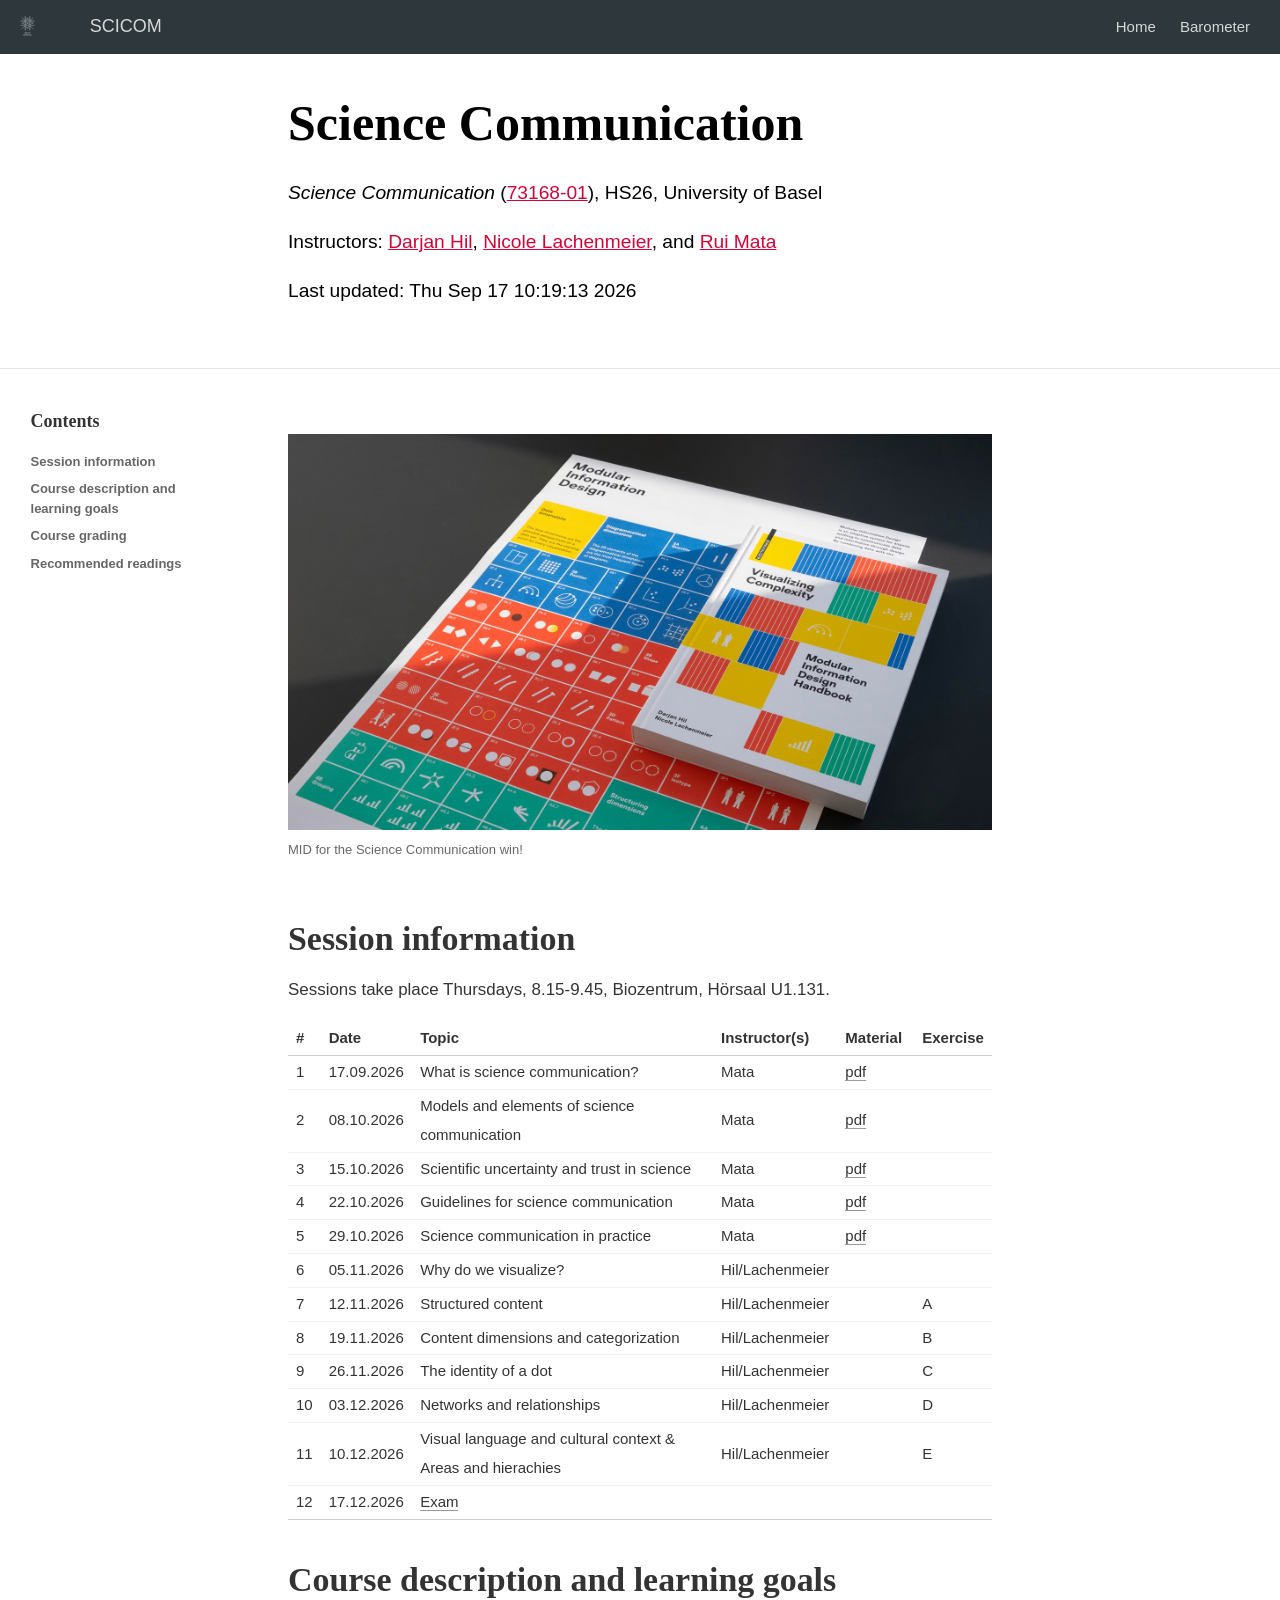
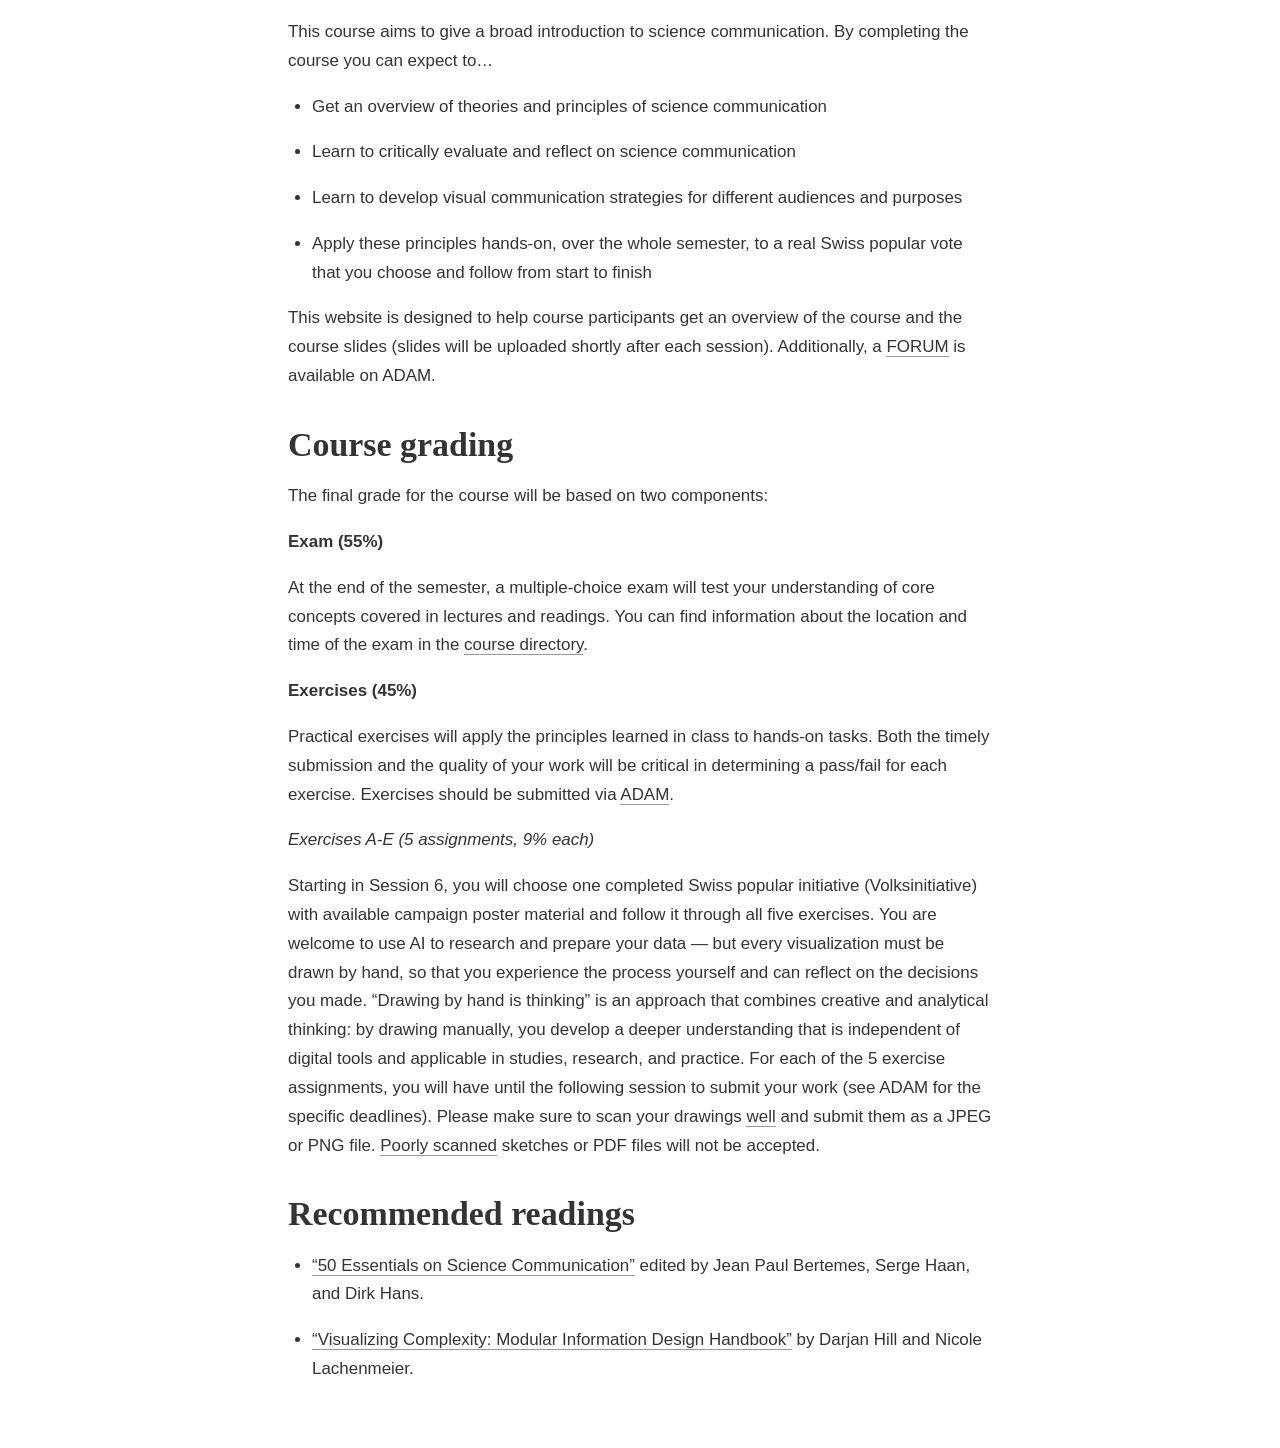
==== commit 26f03d6d: "update index" ====
--- a/docs/index.html
+++ b/docs/index.html
@@ -90,27 +90,27 @@
   <!--radix_placeholder_meta_tags-->
   <title>SCICOM: Science Communication</title>
 
-  <meta property="description" itemprop="description" content="*Science Communication* ([73168-01](https://vorlesungsverzeichnis.unibas.ch/de/vorlesungsverzeichnis?id=301652)), HS26, University of Basel&#10;&#10;Instructors: [Darjan Hil](https://www.superdot.studio/darjan-hil-en), [Nicole Lachenmeier](https://www.superdot.studio/nicole-lachenmeier-de), and [Rui Mata](https://psychologie.unibas.ch/de/personen/rui-mata/about-me/)&#10;&#10;Last updated: Thu Sep 17 10:17:27 2026"/>
+  <meta property="description" itemprop="description" content="*Science Communication* ([73168-01](https://vorlesungsverzeichnis.unibas.ch/de/vorlesungsverzeichnis?id=301652)), HS26, University of Basel&#10;&#10;Instructors: [Darjan Hil](https://www.superdot.studio/darjan-hil-en), [Nicole Lachenmeier](https://www.superdot.studio/nicole-lachenmeier-de), and [Rui Mata](https://psychologie.unibas.ch/de/personen/rui-mata/about-me/)&#10;&#10;Last updated: Thu Sep 17 10:19:13 2026"/>
 
 
 
   <!--  https://developers.facebook.com/docs/sharing/webmasters#markup -->
   <meta property="og:title" content="SCICOM: Science Communication"/>
   <meta property="og:type" content="article"/>
-  <meta property="og:description" content="*Science Communication* ([73168-01](https://vorlesungsverzeichnis.unibas.ch/de/vorlesungsverzeichnis?id=301652)), HS26, University of Basel&#10;&#10;Instructors: [Darjan Hil](https://www.superdot.studio/darjan-hil-en), [Nicole Lachenmeier](https://www.superdot.studio/nicole-lachenmeier-de), and [Rui Mata](https://psychologie.unibas.ch/de/personen/rui-mata/about-me/)&#10;&#10;Last updated: Thu Sep 17 10:17:27 2026"/>
+  <meta property="og:description" content="*Science Communication* ([73168-01](https://vorlesungsverzeichnis.unibas.ch/de/vorlesungsverzeichnis?id=301652)), HS26, University of Basel&#10;&#10;Instructors: [Darjan Hil](https://www.superdot.studio/darjan-hil-en), [Nicole Lachenmeier](https://www.superdot.studio/nicole-lachenmeier-de), and [Rui Mata](https://psychologie.unibas.ch/de/personen/rui-mata/about-me/)&#10;&#10;Last updated: Thu Sep 17 10:19:13 2026"/>
   <meta property="og:locale" content="en_US"/>
   <meta property="og:site_name" content="SCICOM"/>
 
   <!--  https://dev.twitter.com/cards/types/summary -->
   <meta property="twitter:card" content="summary"/>
   <meta property="twitter:title" content="SCICOM: Science Communication"/>
-  <meta property="twitter:description" content="*Science Communication* ([73168-01](https://vorlesungsverzeichnis.unibas.ch/de/vorlesungsverzeichnis?id=301652)), HS26, University of Basel&#10;&#10;Instructors: [Darjan Hil](https://www.superdot.studio/darjan-hil-en), [Nicole Lachenmeier](https://www.superdot.studio/nicole-lachenmeier-de), and [Rui Mata](https://psychologie.unibas.ch/de/personen/rui-mata/about-me/)&#10;&#10;Last updated: Thu Sep 17 10:17:27 2026"/>
+  <meta property="twitter:description" content="*Science Communication* ([73168-01](https://vorlesungsverzeichnis.unibas.ch/de/vorlesungsverzeichnis?id=301652)), HS26, University of Basel&#10;&#10;Instructors: [Darjan Hil](https://www.superdot.studio/darjan-hil-en), [Nicole Lachenmeier](https://www.superdot.studio/nicole-lachenmeier-de), and [Rui Mata](https://psychologie.unibas.ch/de/personen/rui-mata/about-me/)&#10;&#10;Last updated: Thu Sep 17 10:19:13 2026"/>
 
   <!--/radix_placeholder_meta_tags-->
   <!--radix_placeholder_rmarkdown_metadata-->
 
   <script type="text/json" id="radix-rmarkdown-metadata">
-  {"type":"list","attributes":{"names":{"type":"character","attributes":{},"value":["title","description","site"]}},"value":[{"type":"character","attributes":{},"value":["Science Communication"]},{"type":"character","attributes":{},"value":["*Science Communication* ([73168-01](https://vorlesungsverzeichnis.unibas.ch/de/vorlesungsverzeichnis?id=301652)), HS26, University of Basel\n\nInstructors: [Darjan Hil](https://www.superdot.studio/darjan-hil-en), [Nicole Lachenmeier](https://www.superdot.studio/nicole-lachenmeier-de), and [Rui Mata](https://psychologie.unibas.ch/de/personen/rui-mata/about-me/)\n\nLast updated: Thu Sep 17 10:17:27 2026\n"]},{"type":"character","attributes":{},"value":["distill::distill_website"]}]}
+  {"type":"list","attributes":{"names":{"type":"character","attributes":{},"value":["title","description","site"]}},"value":[{"type":"character","attributes":{},"value":["Science Communication"]},{"type":"character","attributes":{},"value":["*Science Communication* ([73168-01](https://vorlesungsverzeichnis.unibas.ch/de/vorlesungsverzeichnis?id=301652)), HS26, University of Basel\n\nInstructors: [Darjan Hil](https://www.superdot.studio/darjan-hil-en), [Nicole Lachenmeier](https://www.superdot.studio/nicole-lachenmeier-de), and [Rui Mata](https://psychologie.unibas.ch/de/personen/rui-mata/about-me/)\n\nLast updated: Thu Sep 17 10:19:13 2026\n"]},{"type":"character","attributes":{},"value":["distill::distill_website"]}]}
   </script>
   <!--/radix_placeholder_rmarkdown_metadata-->
   <!--radix_placeholder_navigation_in_header-->
@@ -2432,7 +2432,7 @@
 <!--radix_placeholder_front_matter-->
 
 <script id="distill-front-matter" type="text/json">
-{"title":"Science Communication","description":"*Science Communication* ([73168-01](https://vorlesungsverzeichnis.unibas.ch/de/vorlesungsverzeichnis?id=301652)), HS26, University of Basel\n\nInstructors: [Darjan Hil](https://www.superdot.studio/darjan-hil-en), [Nicole Lachenmeier](https://www.superdot.studio/nicole-lachenmeier-de), and [Rui Mata](https://psychologie.unibas.ch/de/personen/rui-mata/about-me/)\n\nLast updated: Thu Sep 17 10:17:27 2026","authors":[]}
+{"title":"Science Communication","description":"*Science Communication* ([73168-01](https://vorlesungsverzeichnis.unibas.ch/de/vorlesungsverzeichnis?id=301652)), HS26, University of Basel\n\nInstructors: [Darjan Hil](https://www.superdot.studio/darjan-hil-en), [Nicole Lachenmeier](https://www.superdot.studio/nicole-lachenmeier-de), and [Rui Mata](https://psychologie.unibas.ch/de/personen/rui-mata/about-me/)\n\nLast updated: Thu Sep 17 10:19:13 2026","authors":[]}
 </script>
 
 <!--/radix_placeholder_front_matter-->
@@ -2463,7 +2463,7 @@
 <!--/radix_placeholder_categories-->
 <p><p><em>Science Communication</em> (<a href="https://vorlesungsverzeichnis.unibas.ch/de/vorlesungsverzeichnis?id=301652">73168-01</a>), HS26, University of Basel</p>
 <p>Instructors: <a href="https://www.superdot.studio/darjan-hil-en">Darjan Hil</a>, <a href="https://www.superdot.studio/nicole-lachenmeier-de">Nicole Lachenmeier</a>, and <a href="https://psychologie.unibas.ch/de/personen/rui-mata/about-me/">Rui Mata</a></p>
-<p>Last updated: Thu Sep 17 10:17:27 2026</p></p>
+<p>Last updated: Thu Sep 17 10:19:13 2026</p></p>
 </div>
 
 
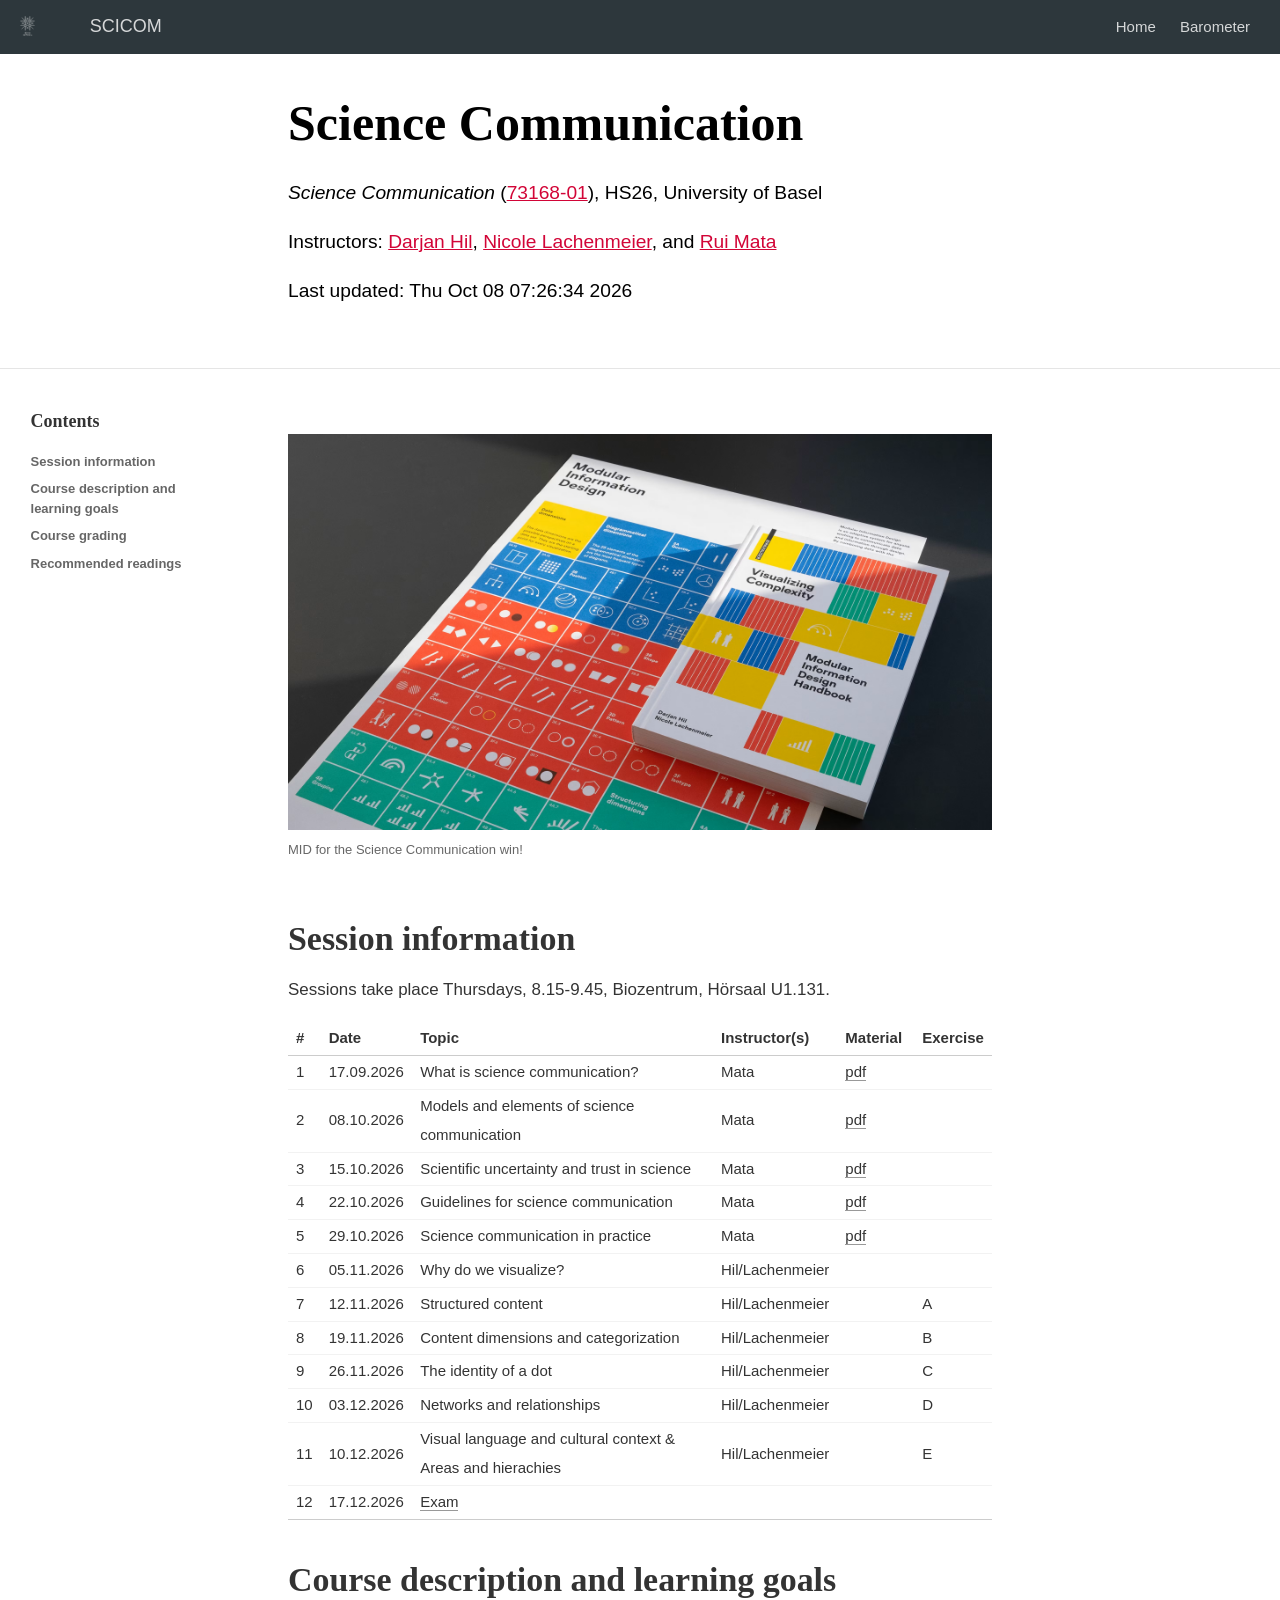
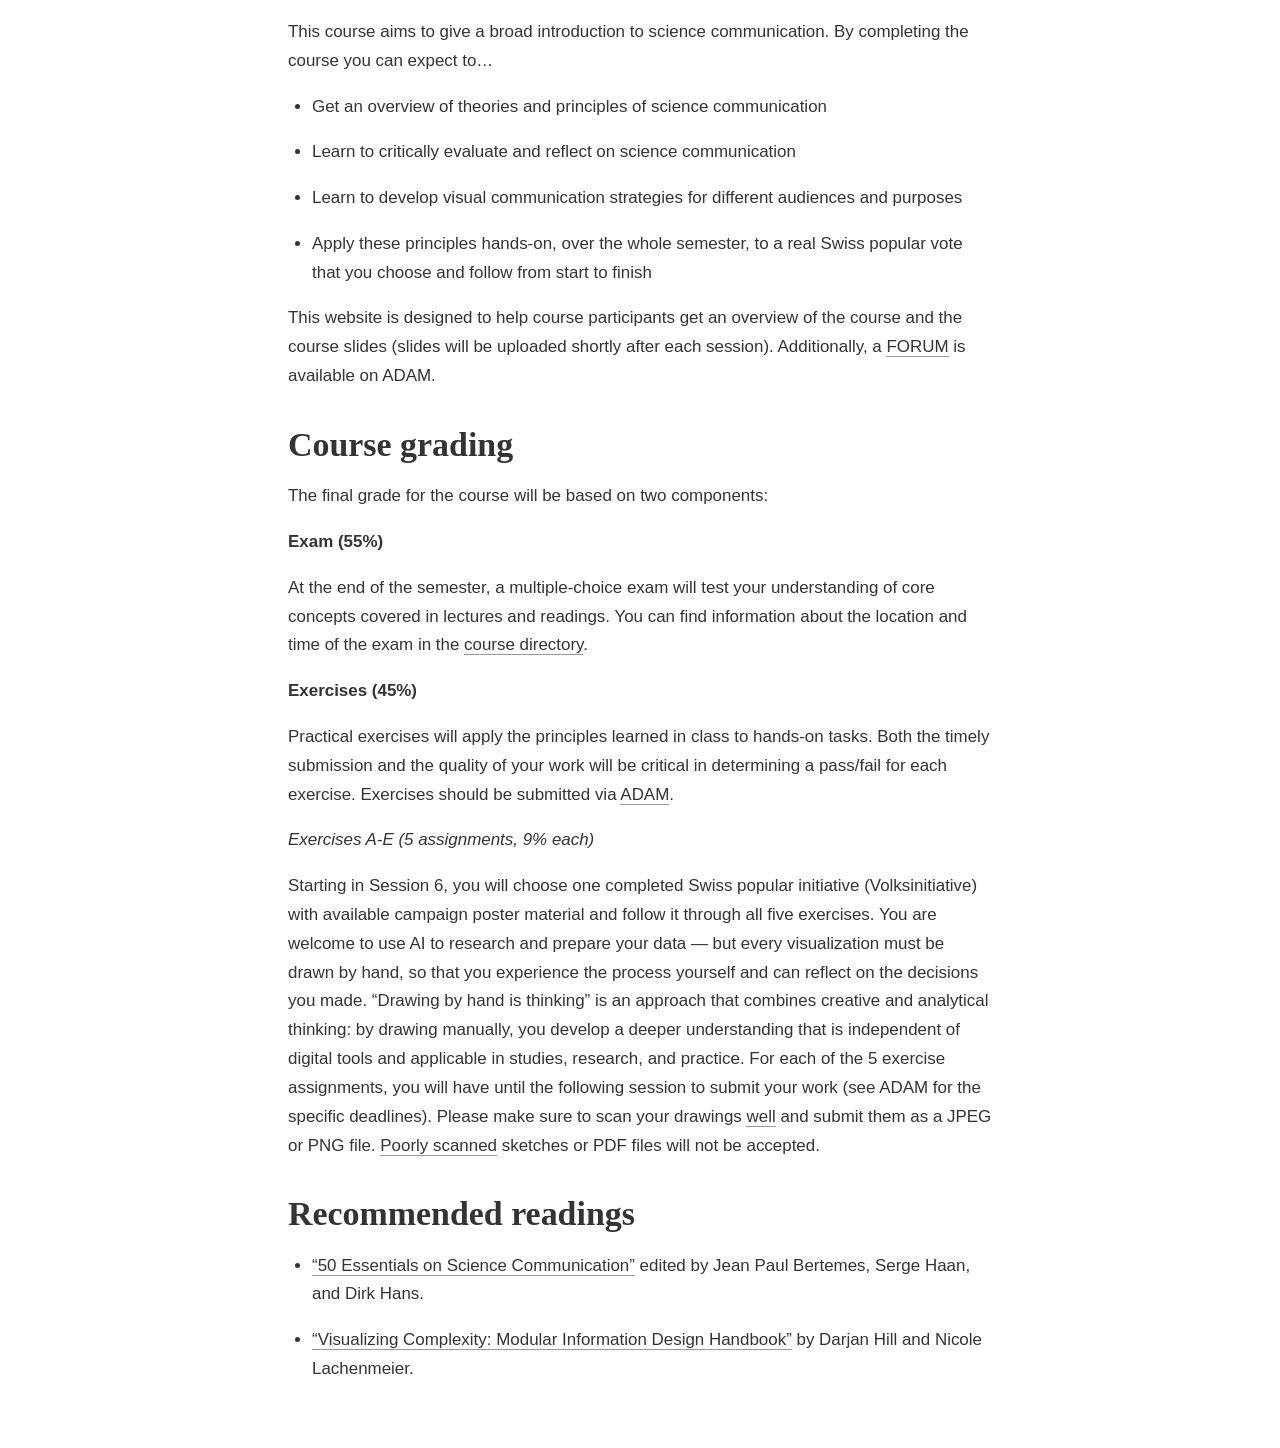
==== commit a8989297: "update session 2" ====
--- a/docs/index.html
+++ b/docs/index.html
@@ -90,27 +90,27 @@
   <!--radix_placeholder_meta_tags-->
   <title>SCICOM: Science Communication</title>
 
-  <meta property="description" itemprop="description" content="*Science Communication* ([73168-01](https://vorlesungsverzeichnis.unibas.ch/de/vorlesungsverzeichnis?id=301652)), HS26, University of Basel&#10;&#10;Instructors: [Darjan Hil](https://www.superdot.studio/darjan-hil-en), [Nicole Lachenmeier](https://www.superdot.studio/nicole-lachenmeier-de), and [Rui Mata](https://psychologie.unibas.ch/de/personen/rui-mata/about-me/)&#10;&#10;Last updated: Thu Sep 17 10:19:13 2026"/>
+  <meta property="description" itemprop="description" content="*Science Communication* ([73168-01](https://vorlesungsverzeichnis.unibas.ch/de/vorlesungsverzeichnis?id=301652)), HS26, University of Basel&#10;&#10;Instructors: [Darjan Hil](https://www.superdot.studio/darjan-hil-en), [Nicole Lachenmeier](https://www.superdot.studio/nicole-lachenmeier-de), and [Rui Mata](https://psychologie.unibas.ch/de/personen/rui-mata/about-me/)&#10;&#10;Last updated: Thu Oct 08 07:26:34 2026"/>
 
 
 
   <!--  https://developers.facebook.com/docs/sharing/webmasters#markup -->
   <meta property="og:title" content="SCICOM: Science Communication"/>
   <meta property="og:type" content="article"/>
-  <meta property="og:description" content="*Science Communication* ([73168-01](https://vorlesungsverzeichnis.unibas.ch/de/vorlesungsverzeichnis?id=301652)), HS26, University of Basel&#10;&#10;Instructors: [Darjan Hil](https://www.superdot.studio/darjan-hil-en), [Nicole Lachenmeier](https://www.superdot.studio/nicole-lachenmeier-de), and [Rui Mata](https://psychologie.unibas.ch/de/personen/rui-mata/about-me/)&#10;&#10;Last updated: Thu Sep 17 10:19:13 2026"/>
+  <meta property="og:description" content="*Science Communication* ([73168-01](https://vorlesungsverzeichnis.unibas.ch/de/vorlesungsverzeichnis?id=301652)), HS26, University of Basel&#10;&#10;Instructors: [Darjan Hil](https://www.superdot.studio/darjan-hil-en), [Nicole Lachenmeier](https://www.superdot.studio/nicole-lachenmeier-de), and [Rui Mata](https://psychologie.unibas.ch/de/personen/rui-mata/about-me/)&#10;&#10;Last updated: Thu Oct 08 07:26:34 2026"/>
   <meta property="og:locale" content="en_US"/>
   <meta property="og:site_name" content="SCICOM"/>
 
   <!--  https://dev.twitter.com/cards/types/summary -->
   <meta property="twitter:card" content="summary"/>
   <meta property="twitter:title" content="SCICOM: Science Communication"/>
-  <meta property="twitter:description" content="*Science Communication* ([73168-01](https://vorlesungsverzeichnis.unibas.ch/de/vorlesungsverzeichnis?id=301652)), HS26, University of Basel&#10;&#10;Instructors: [Darjan Hil](https://www.superdot.studio/darjan-hil-en), [Nicole Lachenmeier](https://www.superdot.studio/nicole-lachenmeier-de), and [Rui Mata](https://psychologie.unibas.ch/de/personen/rui-mata/about-me/)&#10;&#10;Last updated: Thu Sep 17 10:19:13 2026"/>
+  <meta property="twitter:description" content="*Science Communication* ([73168-01](https://vorlesungsverzeichnis.unibas.ch/de/vorlesungsverzeichnis?id=301652)), HS26, University of Basel&#10;&#10;Instructors: [Darjan Hil](https://www.superdot.studio/darjan-hil-en), [Nicole Lachenmeier](https://www.superdot.studio/nicole-lachenmeier-de), and [Rui Mata](https://psychologie.unibas.ch/de/personen/rui-mata/about-me/)&#10;&#10;Last updated: Thu Oct 08 07:26:34 2026"/>
 
   <!--/radix_placeholder_meta_tags-->
   <!--radix_placeholder_rmarkdown_metadata-->
 
   <script type="text/json" id="radix-rmarkdown-metadata">
-  {"type":"list","attributes":{"names":{"type":"character","attributes":{},"value":["title","description","site"]}},"value":[{"type":"character","attributes":{},"value":["Science Communication"]},{"type":"character","attributes":{},"value":["*Science Communication* ([73168-01](https://vorlesungsverzeichnis.unibas.ch/de/vorlesungsverzeichnis?id=301652)), HS26, University of Basel\n\nInstructors: [Darjan Hil](https://www.superdot.studio/darjan-hil-en), [Nicole Lachenmeier](https://www.superdot.studio/nicole-lachenmeier-de), and [Rui Mata](https://psychologie.unibas.ch/de/personen/rui-mata/about-me/)\n\nLast updated: Thu Sep 17 10:19:13 2026\n"]},{"type":"character","attributes":{},"value":["distill::distill_website"]}]}
+  {"type":"list","attributes":{"names":{"type":"character","attributes":{},"value":["title","description","site"]}},"value":[{"type":"character","attributes":{},"value":["Science Communication"]},{"type":"character","attributes":{},"value":["*Science Communication* ([73168-01](https://vorlesungsverzeichnis.unibas.ch/de/vorlesungsverzeichnis?id=301652)), HS26, University of Basel\n\nInstructors: [Darjan Hil](https://www.superdot.studio/darjan-hil-en), [Nicole Lachenmeier](https://www.superdot.studio/nicole-lachenmeier-de), and [Rui Mata](https://psychologie.unibas.ch/de/personen/rui-mata/about-me/)\n\nLast updated: Thu Oct 08 07:26:34 2026\n"]},{"type":"character","attributes":{},"value":["distill::distill_website"]}]}
   </script>
   <!--/radix_placeholder_rmarkdown_metadata-->
   <!--radix_placeholder_navigation_in_header-->
@@ -2432,7 +2432,7 @@
 <!--radix_placeholder_front_matter-->
 
 <script id="distill-front-matter" type="text/json">
-{"title":"Science Communication","description":"*Science Communication* ([73168-01](https://vorlesungsverzeichnis.unibas.ch/de/vorlesungsverzeichnis?id=301652)), HS26, University of Basel\n\nInstructors: [Darjan Hil](https://www.superdot.studio/darjan-hil-en), [Nicole Lachenmeier](https://www.superdot.studio/nicole-lachenmeier-de), and [Rui Mata](https://psychologie.unibas.ch/de/personen/rui-mata/about-me/)\n\nLast updated: Thu Sep 17 10:19:13 2026","authors":[]}
+{"title":"Science Communication","description":"*Science Communication* ([73168-01](https://vorlesungsverzeichnis.unibas.ch/de/vorlesungsverzeichnis?id=301652)), HS26, University of Basel\n\nInstructors: [Darjan Hil](https://www.superdot.studio/darjan-hil-en), [Nicole Lachenmeier](https://www.superdot.studio/nicole-lachenmeier-de), and [Rui Mata](https://psychologie.unibas.ch/de/personen/rui-mata/about-me/)\n\nLast updated: Thu Oct 08 07:26:34 2026","authors":[]}
 </script>
 
 <!--/radix_placeholder_front_matter-->
@@ -2463,7 +2463,7 @@
 <!--/radix_placeholder_categories-->
 <p><p><em>Science Communication</em> (<a href="https://vorlesungsverzeichnis.unibas.ch/de/vorlesungsverzeichnis?id=301652">73168-01</a>), HS26, University of Basel</p>
 <p>Instructors: <a href="https://www.superdot.studio/darjan-hil-en">Darjan Hil</a>, <a href="https://www.superdot.studio/nicole-lachenmeier-de">Nicole Lachenmeier</a>, and <a href="https://psychologie.unibas.ch/de/personen/rui-mata/about-me/">Rui Mata</a></p>
-<p>Last updated: Thu Sep 17 10:19:13 2026</p></p>
+<p>Last updated: Thu Oct 08 07:26:34 2026</p></p>
 </div>
 
 
@@ -2519,7 +2519,7 @@
 <td>08.10.2026</td>
 <td>Models and elements of science communication</td>
 <td>Mata</td>
-<td><a href="index.html">pdf</a></td>
+<td><a href="presentations/SCICOM_session2.pdf">pdf</a></td>
 <td></td>
 </tr>
 <tr class="odd">
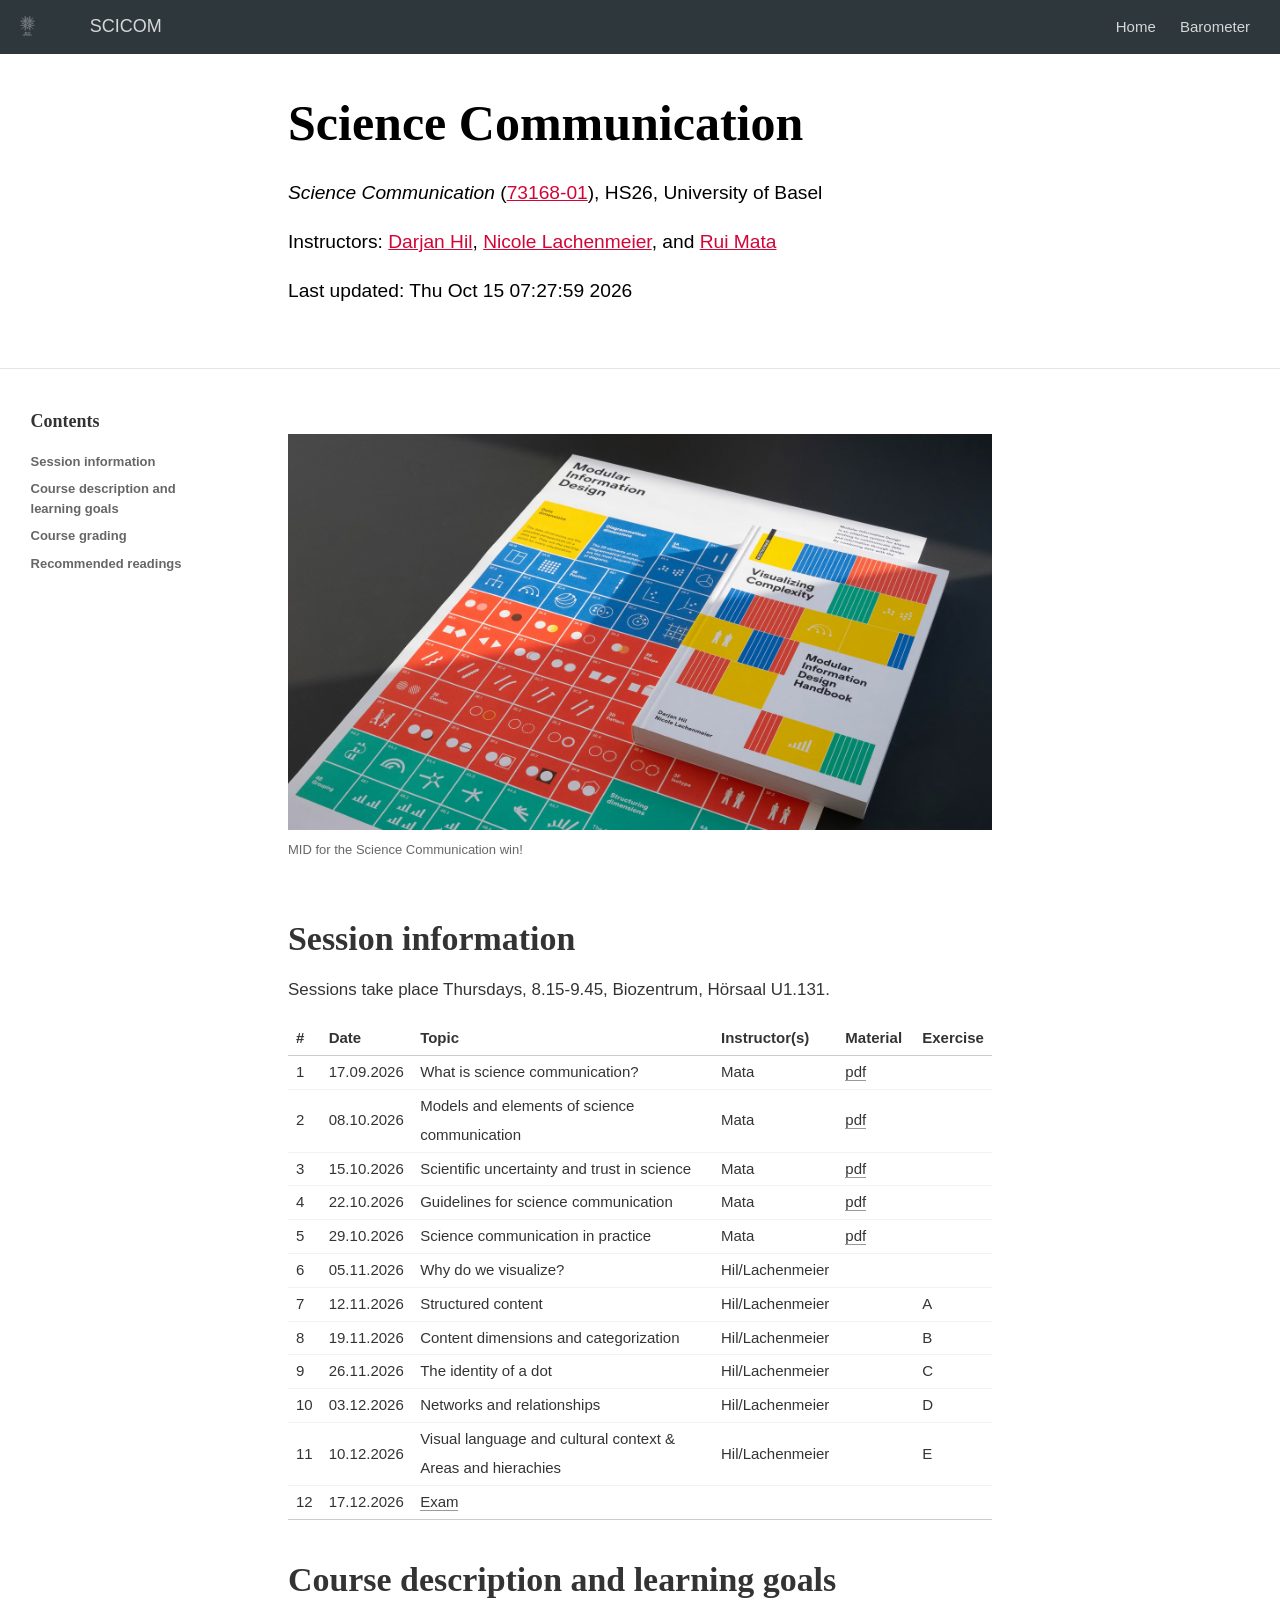
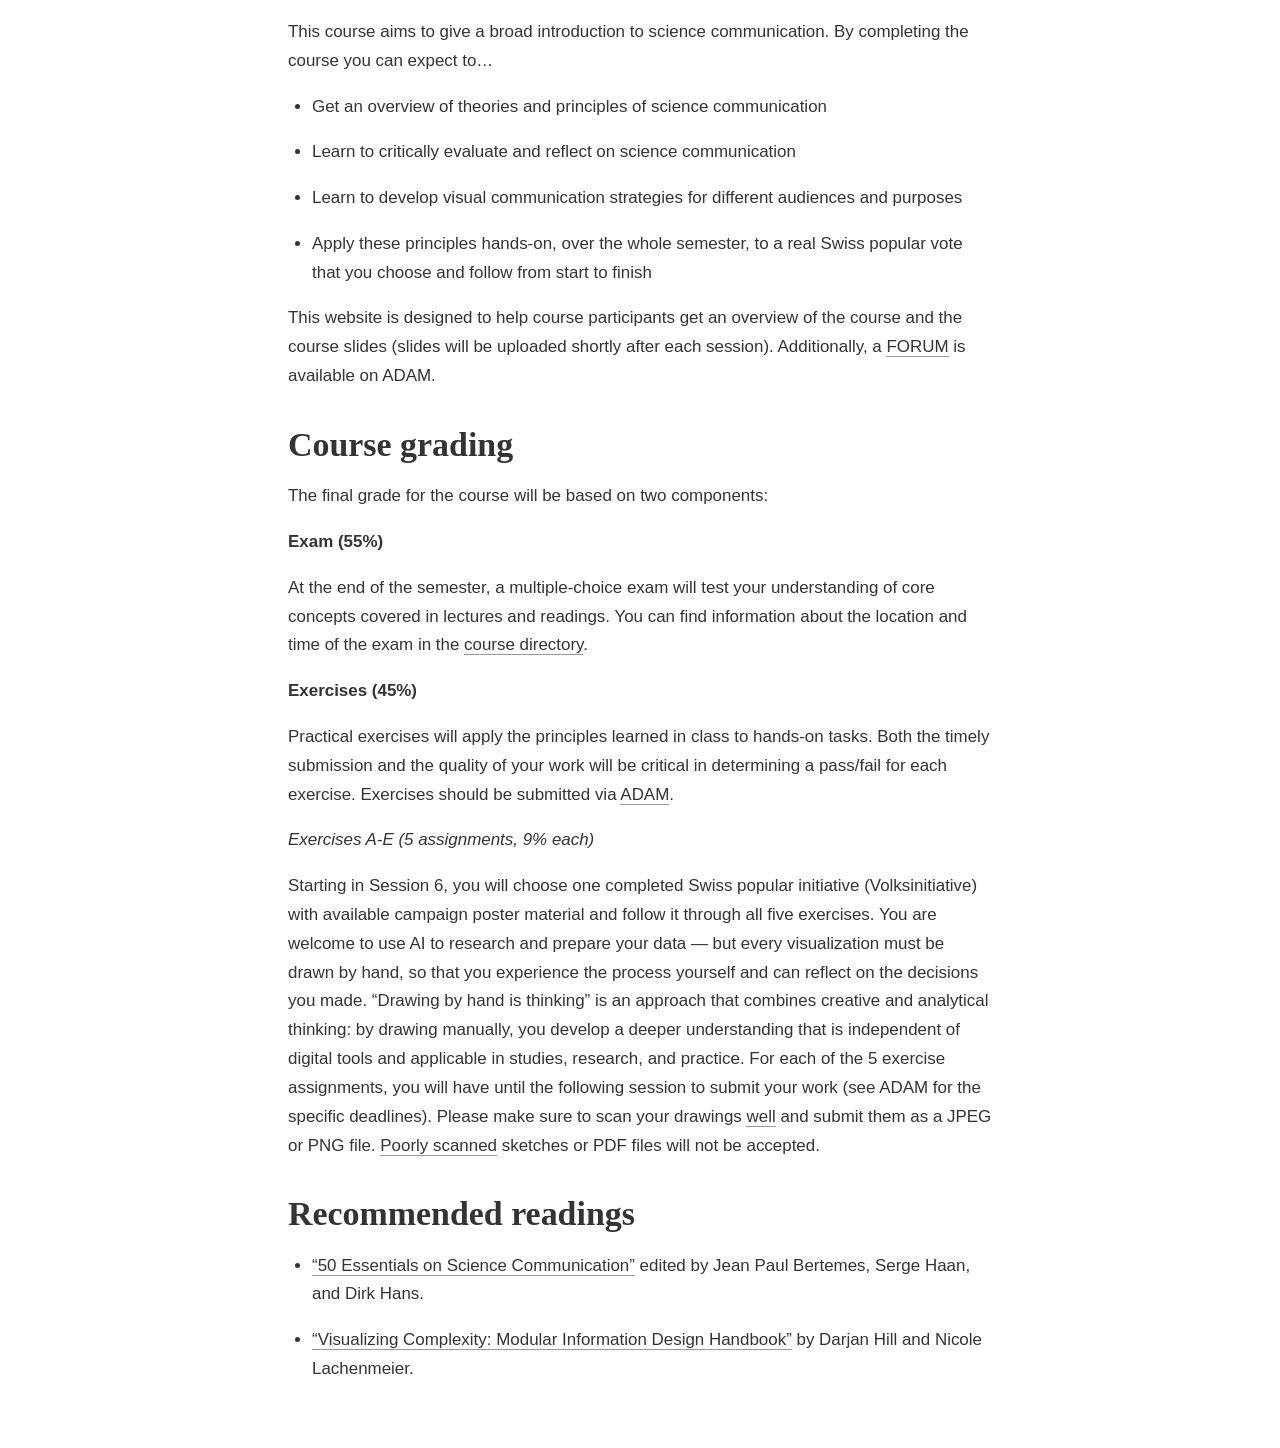
==== commit 9d42040b: "update session 3" ====
--- a/docs/index.html
+++ b/docs/index.html
@@ -90,27 +90,27 @@
   <!--radix_placeholder_meta_tags-->
   <title>SCICOM: Science Communication</title>
 
-  <meta property="description" itemprop="description" content="*Science Communication* ([73168-01](https://vorlesungsverzeichnis.unibas.ch/de/vorlesungsverzeichnis?id=301652)), HS26, University of Basel&#10;&#10;Instructors: [Darjan Hil](https://www.superdot.studio/darjan-hil-en), [Nicole Lachenmeier](https://www.superdot.studio/nicole-lachenmeier-de), and [Rui Mata](https://psychologie.unibas.ch/de/personen/rui-mata/about-me/)&#10;&#10;Last updated: Thu Oct 08 07:26:34 2026"/>
+  <meta property="description" itemprop="description" content="*Science Communication* ([73168-01](https://vorlesungsverzeichnis.unibas.ch/de/vorlesungsverzeichnis?id=301652)), HS26, University of Basel&#10;&#10;Instructors: [Darjan Hil](https://www.superdot.studio/darjan-hil-en), [Nicole Lachenmeier](https://www.superdot.studio/nicole-lachenmeier-de), and [Rui Mata](https://psychologie.unibas.ch/de/personen/rui-mata/about-me/)&#10;&#10;Last updated: Thu Oct 15 07:27:59 2026"/>
 
 
 
   <!--  https://developers.facebook.com/docs/sharing/webmasters#markup -->
   <meta property="og:title" content="SCICOM: Science Communication"/>
   <meta property="og:type" content="article"/>
-  <meta property="og:description" content="*Science Communication* ([73168-01](https://vorlesungsverzeichnis.unibas.ch/de/vorlesungsverzeichnis?id=301652)), HS26, University of Basel&#10;&#10;Instructors: [Darjan Hil](https://www.superdot.studio/darjan-hil-en), [Nicole Lachenmeier](https://www.superdot.studio/nicole-lachenmeier-de), and [Rui Mata](https://psychologie.unibas.ch/de/personen/rui-mata/about-me/)&#10;&#10;Last updated: Thu Oct 08 07:26:34 2026"/>
+  <meta property="og:description" content="*Science Communication* ([73168-01](https://vorlesungsverzeichnis.unibas.ch/de/vorlesungsverzeichnis?id=301652)), HS26, University of Basel&#10;&#10;Instructors: [Darjan Hil](https://www.superdot.studio/darjan-hil-en), [Nicole Lachenmeier](https://www.superdot.studio/nicole-lachenmeier-de), and [Rui Mata](https://psychologie.unibas.ch/de/personen/rui-mata/about-me/)&#10;&#10;Last updated: Thu Oct 15 07:27:59 2026"/>
   <meta property="og:locale" content="en_US"/>
   <meta property="og:site_name" content="SCICOM"/>
 
   <!--  https://dev.twitter.com/cards/types/summary -->
   <meta property="twitter:card" content="summary"/>
   <meta property="twitter:title" content="SCICOM: Science Communication"/>
-  <meta property="twitter:description" content="*Science Communication* ([73168-01](https://vorlesungsverzeichnis.unibas.ch/de/vorlesungsverzeichnis?id=301652)), HS26, University of Basel&#10;&#10;Instructors: [Darjan Hil](https://www.superdot.studio/darjan-hil-en), [Nicole Lachenmeier](https://www.superdot.studio/nicole-lachenmeier-de), and [Rui Mata](https://psychologie.unibas.ch/de/personen/rui-mata/about-me/)&#10;&#10;Last updated: Thu Oct 08 07:26:34 2026"/>
+  <meta property="twitter:description" content="*Science Communication* ([73168-01](https://vorlesungsverzeichnis.unibas.ch/de/vorlesungsverzeichnis?id=301652)), HS26, University of Basel&#10;&#10;Instructors: [Darjan Hil](https://www.superdot.studio/darjan-hil-en), [Nicole Lachenmeier](https://www.superdot.studio/nicole-lachenmeier-de), and [Rui Mata](https://psychologie.unibas.ch/de/personen/rui-mata/about-me/)&#10;&#10;Last updated: Thu Oct 15 07:27:59 2026"/>
 
   <!--/radix_placeholder_meta_tags-->
   <!--radix_placeholder_rmarkdown_metadata-->
 
   <script type="text/json" id="radix-rmarkdown-metadata">
-  {"type":"list","attributes":{"names":{"type":"character","attributes":{},"value":["title","description","site"]}},"value":[{"type":"character","attributes":{},"value":["Science Communication"]},{"type":"character","attributes":{},"value":["*Science Communication* ([73168-01](https://vorlesungsverzeichnis.unibas.ch/de/vorlesungsverzeichnis?id=301652)), HS26, University of Basel\n\nInstructors: [Darjan Hil](https://www.superdot.studio/darjan-hil-en), [Nicole Lachenmeier](https://www.superdot.studio/nicole-lachenmeier-de), and [Rui Mata](https://psychologie.unibas.ch/de/personen/rui-mata/about-me/)\n\nLast updated: Thu Oct 08 07:26:34 2026\n"]},{"type":"character","attributes":{},"value":["distill::distill_website"]}]}
+  {"type":"list","attributes":{"names":{"type":"character","attributes":{},"value":["title","description","site"]}},"value":[{"type":"character","attributes":{},"value":["Science Communication"]},{"type":"character","attributes":{},"value":["*Science Communication* ([73168-01](https://vorlesungsverzeichnis.unibas.ch/de/vorlesungsverzeichnis?id=301652)), HS26, University of Basel\n\nInstructors: [Darjan Hil](https://www.superdot.studio/darjan-hil-en), [Nicole Lachenmeier](https://www.superdot.studio/nicole-lachenmeier-de), and [Rui Mata](https://psychologie.unibas.ch/de/personen/rui-mata/about-me/)\n\nLast updated: Thu Oct 15 07:27:59 2026\n"]},{"type":"character","attributes":{},"value":["distill::distill_website"]}]}
   </script>
   <!--/radix_placeholder_rmarkdown_metadata-->
   <!--radix_placeholder_navigation_in_header-->
@@ -2432,7 +2432,7 @@
 <!--radix_placeholder_front_matter-->
 
 <script id="distill-front-matter" type="text/json">
-{"title":"Science Communication","description":"*Science Communication* ([73168-01](https://vorlesungsverzeichnis.unibas.ch/de/vorlesungsverzeichnis?id=301652)), HS26, University of Basel\n\nInstructors: [Darjan Hil](https://www.superdot.studio/darjan-hil-en), [Nicole Lachenmeier](https://www.superdot.studio/nicole-lachenmeier-de), and [Rui Mata](https://psychologie.unibas.ch/de/personen/rui-mata/about-me/)\n\nLast updated: Thu Oct 08 07:26:34 2026","authors":[]}
+{"title":"Science Communication","description":"*Science Communication* ([73168-01](https://vorlesungsverzeichnis.unibas.ch/de/vorlesungsverzeichnis?id=301652)), HS26, University of Basel\n\nInstructors: [Darjan Hil](https://www.superdot.studio/darjan-hil-en), [Nicole Lachenmeier](https://www.superdot.studio/nicole-lachenmeier-de), and [Rui Mata](https://psychologie.unibas.ch/de/personen/rui-mata/about-me/)\n\nLast updated: Thu Oct 15 07:27:59 2026","authors":[]}
 </script>
 
 <!--/radix_placeholder_front_matter-->
@@ -2463,7 +2463,7 @@
 <!--/radix_placeholder_categories-->
 <p><p><em>Science Communication</em> (<a href="https://vorlesungsverzeichnis.unibas.ch/de/vorlesungsverzeichnis?id=301652">73168-01</a>), HS26, University of Basel</p>
 <p>Instructors: <a href="https://www.superdot.studio/darjan-hil-en">Darjan Hil</a>, <a href="https://www.superdot.studio/nicole-lachenmeier-de">Nicole Lachenmeier</a>, and <a href="https://psychologie.unibas.ch/de/personen/rui-mata/about-me/">Rui Mata</a></p>
-<p>Last updated: Thu Oct 08 07:26:34 2026</p></p>
+<p>Last updated: Thu Oct 15 07:27:59 2026</p></p>
 </div>
 
 
@@ -2527,7 +2527,7 @@
 <td>15.10.2026</td>
 <td>Scientific uncertainty and trust in science</td>
 <td>Mata</td>
-<td><a href="index.html">pdf</a></td>
+<td><a href="presentations/SCICOM_session3.pdf">pdf</a></td>
 <td></td>
 </tr>
 <tr class="even">
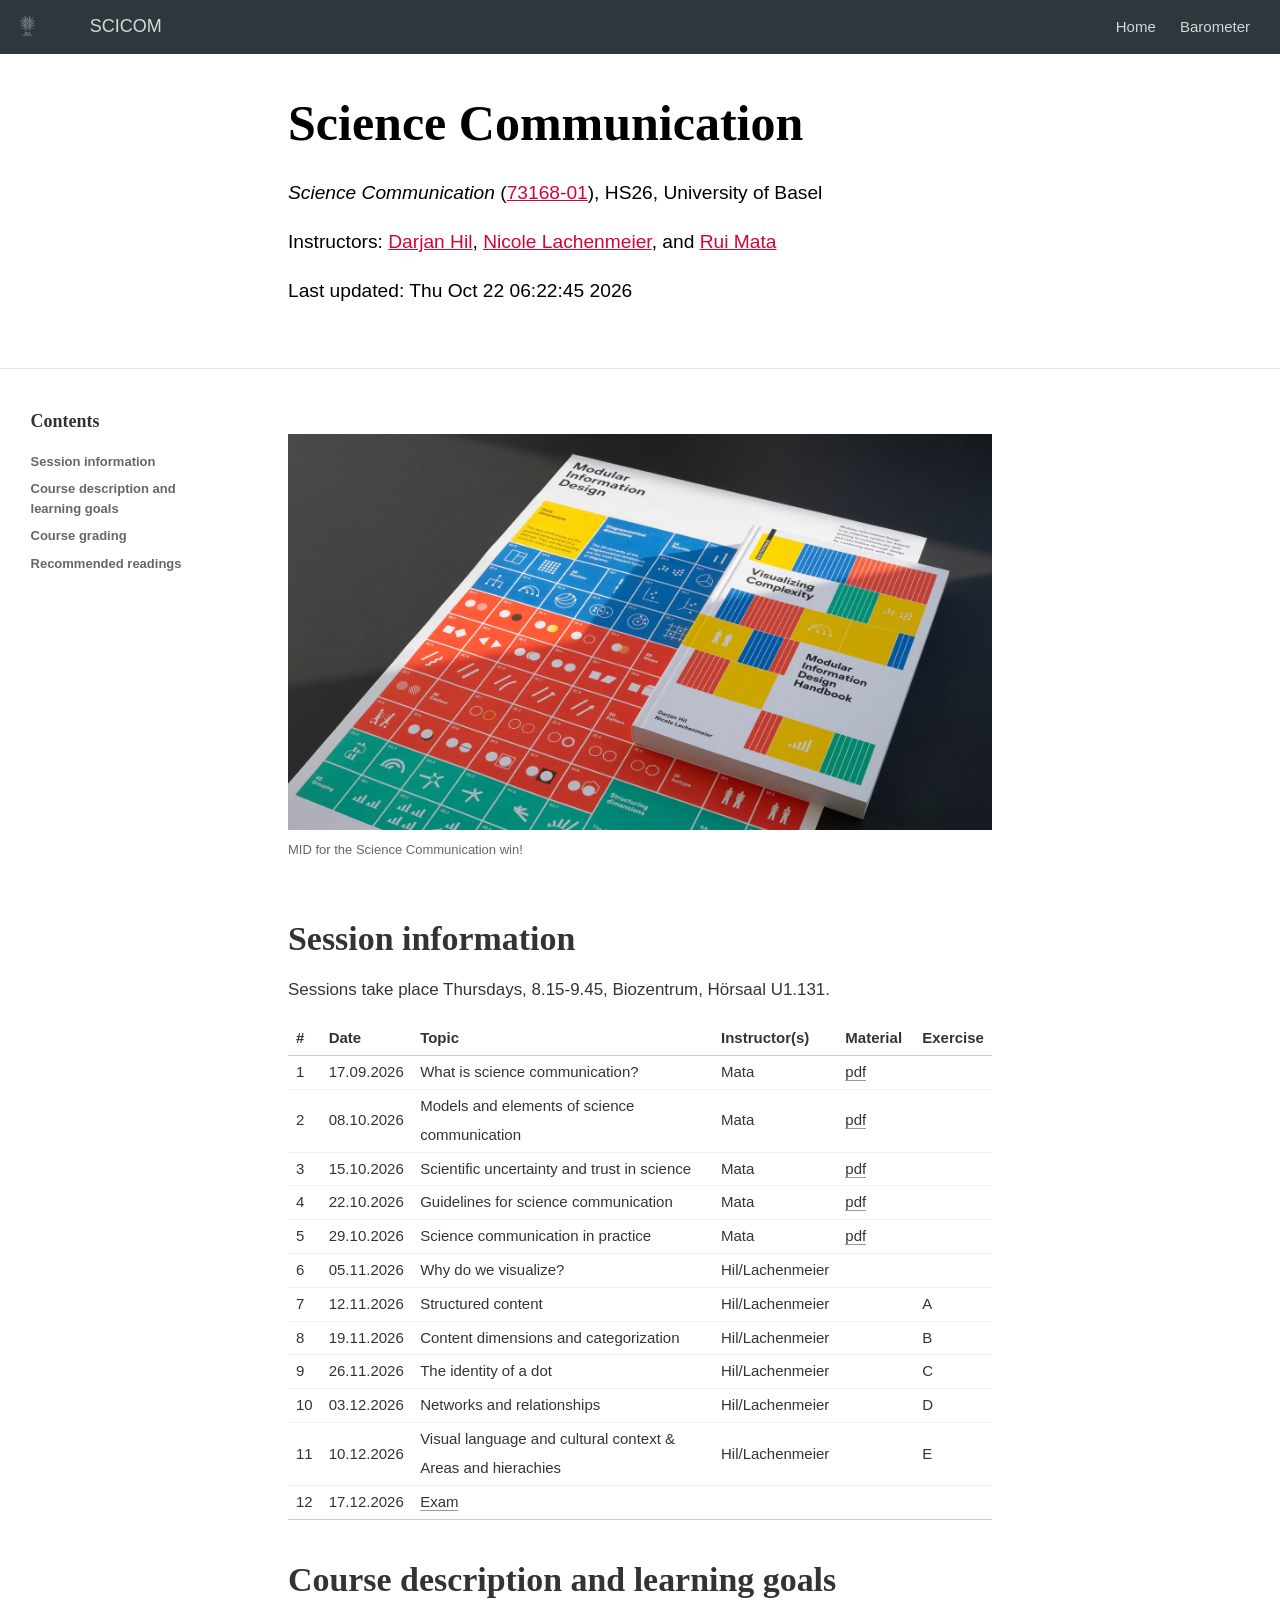
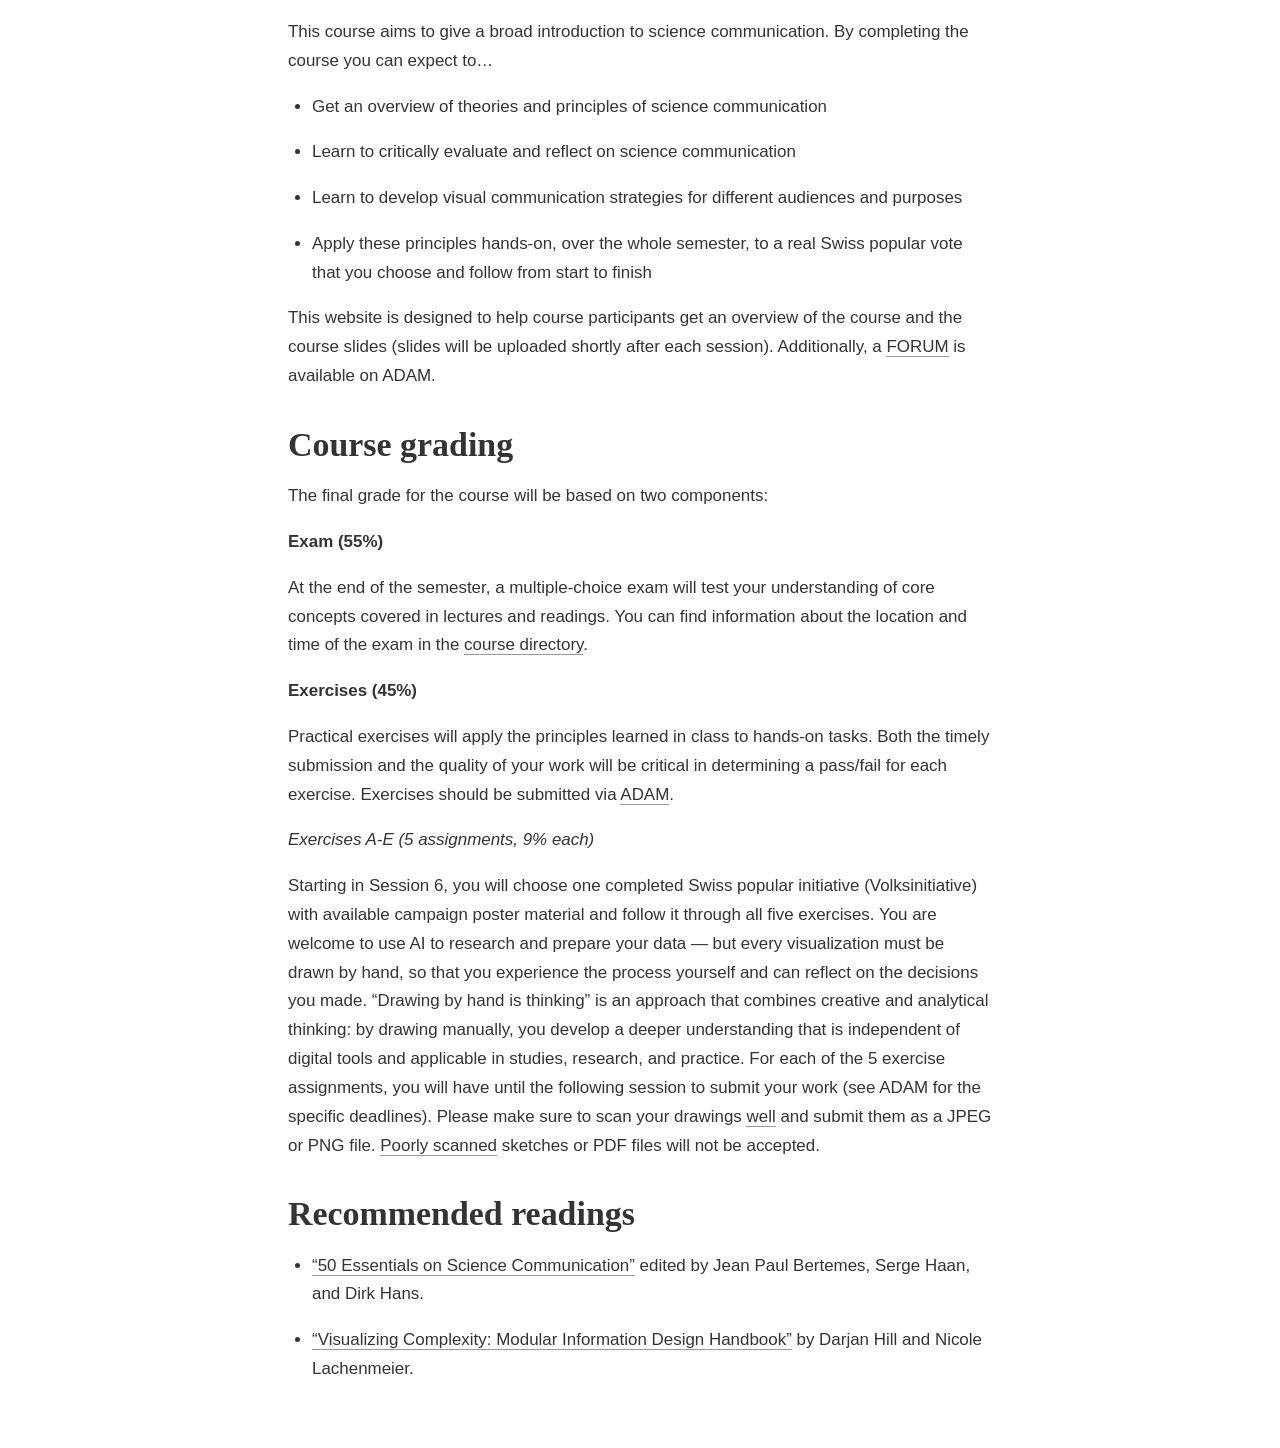
==== commit 5fb9325c: "update session 4" ====
--- a/docs/index.html
+++ b/docs/index.html
@@ -90,27 +90,27 @@
   <!--radix_placeholder_meta_tags-->
   <title>SCICOM: Science Communication</title>
 
-  <meta property="description" itemprop="description" content="*Science Communication* ([73168-01](https://vorlesungsverzeichnis.unibas.ch/de/vorlesungsverzeichnis?id=301652)), HS26, University of Basel&#10;&#10;Instructors: [Darjan Hil](https://www.superdot.studio/darjan-hil-en), [Nicole Lachenmeier](https://www.superdot.studio/nicole-lachenmeier-de), and [Rui Mata](https://psychologie.unibas.ch/de/personen/rui-mata/about-me/)&#10;&#10;Last updated: Thu Oct 15 07:27:59 2026"/>
+  <meta property="description" itemprop="description" content="*Science Communication* ([73168-01](https://vorlesungsverzeichnis.unibas.ch/de/vorlesungsverzeichnis?id=301652)), HS26, University of Basel&#10;&#10;Instructors: [Darjan Hil](https://www.superdot.studio/darjan-hil-en), [Nicole Lachenmeier](https://www.superdot.studio/nicole-lachenmeier-de), and [Rui Mata](https://psychologie.unibas.ch/de/personen/rui-mata/about-me/)&#10;&#10;Last updated: Thu Oct 22 06:22:45 2026"/>
 
 
 
   <!--  https://developers.facebook.com/docs/sharing/webmasters#markup -->
   <meta property="og:title" content="SCICOM: Science Communication"/>
   <meta property="og:type" content="article"/>
-  <meta property="og:description" content="*Science Communication* ([73168-01](https://vorlesungsverzeichnis.unibas.ch/de/vorlesungsverzeichnis?id=301652)), HS26, University of Basel&#10;&#10;Instructors: [Darjan Hil](https://www.superdot.studio/darjan-hil-en), [Nicole Lachenmeier](https://www.superdot.studio/nicole-lachenmeier-de), and [Rui Mata](https://psychologie.unibas.ch/de/personen/rui-mata/about-me/)&#10;&#10;Last updated: Thu Oct 15 07:27:59 2026"/>
+  <meta property="og:description" content="*Science Communication* ([73168-01](https://vorlesungsverzeichnis.unibas.ch/de/vorlesungsverzeichnis?id=301652)), HS26, University of Basel&#10;&#10;Instructors: [Darjan Hil](https://www.superdot.studio/darjan-hil-en), [Nicole Lachenmeier](https://www.superdot.studio/nicole-lachenmeier-de), and [Rui Mata](https://psychologie.unibas.ch/de/personen/rui-mata/about-me/)&#10;&#10;Last updated: Thu Oct 22 06:22:45 2026"/>
   <meta property="og:locale" content="en_US"/>
   <meta property="og:site_name" content="SCICOM"/>
 
   <!--  https://dev.twitter.com/cards/types/summary -->
   <meta property="twitter:card" content="summary"/>
   <meta property="twitter:title" content="SCICOM: Science Communication"/>
-  <meta property="twitter:description" content="*Science Communication* ([73168-01](https://vorlesungsverzeichnis.unibas.ch/de/vorlesungsverzeichnis?id=301652)), HS26, University of Basel&#10;&#10;Instructors: [Darjan Hil](https://www.superdot.studio/darjan-hil-en), [Nicole Lachenmeier](https://www.superdot.studio/nicole-lachenmeier-de), and [Rui Mata](https://psychologie.unibas.ch/de/personen/rui-mata/about-me/)&#10;&#10;Last updated: Thu Oct 15 07:27:59 2026"/>
+  <meta property="twitter:description" content="*Science Communication* ([73168-01](https://vorlesungsverzeichnis.unibas.ch/de/vorlesungsverzeichnis?id=301652)), HS26, University of Basel&#10;&#10;Instructors: [Darjan Hil](https://www.superdot.studio/darjan-hil-en), [Nicole Lachenmeier](https://www.superdot.studio/nicole-lachenmeier-de), and [Rui Mata](https://psychologie.unibas.ch/de/personen/rui-mata/about-me/)&#10;&#10;Last updated: Thu Oct 22 06:22:45 2026"/>
 
   <!--/radix_placeholder_meta_tags-->
   <!--radix_placeholder_rmarkdown_metadata-->
 
   <script type="text/json" id="radix-rmarkdown-metadata">
-  {"type":"list","attributes":{"names":{"type":"character","attributes":{},"value":["title","description","site"]}},"value":[{"type":"character","attributes":{},"value":["Science Communication"]},{"type":"character","attributes":{},"value":["*Science Communication* ([73168-01](https://vorlesungsverzeichnis.unibas.ch/de/vorlesungsverzeichnis?id=301652)), HS26, University of Basel\n\nInstructors: [Darjan Hil](https://www.superdot.studio/darjan-hil-en), [Nicole Lachenmeier](https://www.superdot.studio/nicole-lachenmeier-de), and [Rui Mata](https://psychologie.unibas.ch/de/personen/rui-mata/about-me/)\n\nLast updated: Thu Oct 15 07:27:59 2026\n"]},{"type":"character","attributes":{},"value":["distill::distill_website"]}]}
+  {"type":"list","attributes":{"names":{"type":"character","attributes":{},"value":["title","description","site"]}},"value":[{"type":"character","attributes":{},"value":["Science Communication"]},{"type":"character","attributes":{},"value":["*Science Communication* ([73168-01](https://vorlesungsverzeichnis.unibas.ch/de/vorlesungsverzeichnis?id=301652)), HS26, University of Basel\n\nInstructors: [Darjan Hil](https://www.superdot.studio/darjan-hil-en), [Nicole Lachenmeier](https://www.superdot.studio/nicole-lachenmeier-de), and [Rui Mata](https://psychologie.unibas.ch/de/personen/rui-mata/about-me/)\n\nLast updated: Thu Oct 22 06:22:45 2026\n"]},{"type":"character","attributes":{},"value":["distill::distill_website"]}]}
   </script>
   <!--/radix_placeholder_rmarkdown_metadata-->
   <!--radix_placeholder_navigation_in_header-->
@@ -2432,7 +2432,7 @@
 <!--radix_placeholder_front_matter-->
 
 <script id="distill-front-matter" type="text/json">
-{"title":"Science Communication","description":"*Science Communication* ([73168-01](https://vorlesungsverzeichnis.unibas.ch/de/vorlesungsverzeichnis?id=301652)), HS26, University of Basel\n\nInstructors: [Darjan Hil](https://www.superdot.studio/darjan-hil-en), [Nicole Lachenmeier](https://www.superdot.studio/nicole-lachenmeier-de), and [Rui Mata](https://psychologie.unibas.ch/de/personen/rui-mata/about-me/)\n\nLast updated: Thu Oct 15 07:27:59 2026","authors":[]}
+{"title":"Science Communication","description":"*Science Communication* ([73168-01](https://vorlesungsverzeichnis.unibas.ch/de/vorlesungsverzeichnis?id=301652)), HS26, University of Basel\n\nInstructors: [Darjan Hil](https://www.superdot.studio/darjan-hil-en), [Nicole Lachenmeier](https://www.superdot.studio/nicole-lachenmeier-de), and [Rui Mata](https://psychologie.unibas.ch/de/personen/rui-mata/about-me/)\n\nLast updated: Thu Oct 22 06:22:45 2026","authors":[]}
 </script>
 
 <!--/radix_placeholder_front_matter-->
@@ -2463,7 +2463,7 @@
 <!--/radix_placeholder_categories-->
 <p><p><em>Science Communication</em> (<a href="https://vorlesungsverzeichnis.unibas.ch/de/vorlesungsverzeichnis?id=301652">73168-01</a>), HS26, University of Basel</p>
 <p>Instructors: <a href="https://www.superdot.studio/darjan-hil-en">Darjan Hil</a>, <a href="https://www.superdot.studio/nicole-lachenmeier-de">Nicole Lachenmeier</a>, and <a href="https://psychologie.unibas.ch/de/personen/rui-mata/about-me/">Rui Mata</a></p>
-<p>Last updated: Thu Oct 15 07:27:59 2026</p></p>
+<p>Last updated: Thu Oct 22 06:22:45 2026</p></p>
 </div>
 
 
@@ -2535,7 +2535,7 @@
 <td>22.10.2026</td>
 <td>Guidelines for science communication</td>
 <td>Mata</td>
-<td><a href="index.html">pdf</a></td>
+<td><a href="presentations/SCICOM_session4.pdf">pdf</a></td>
 <td></td>
 </tr>
 <tr class="odd">
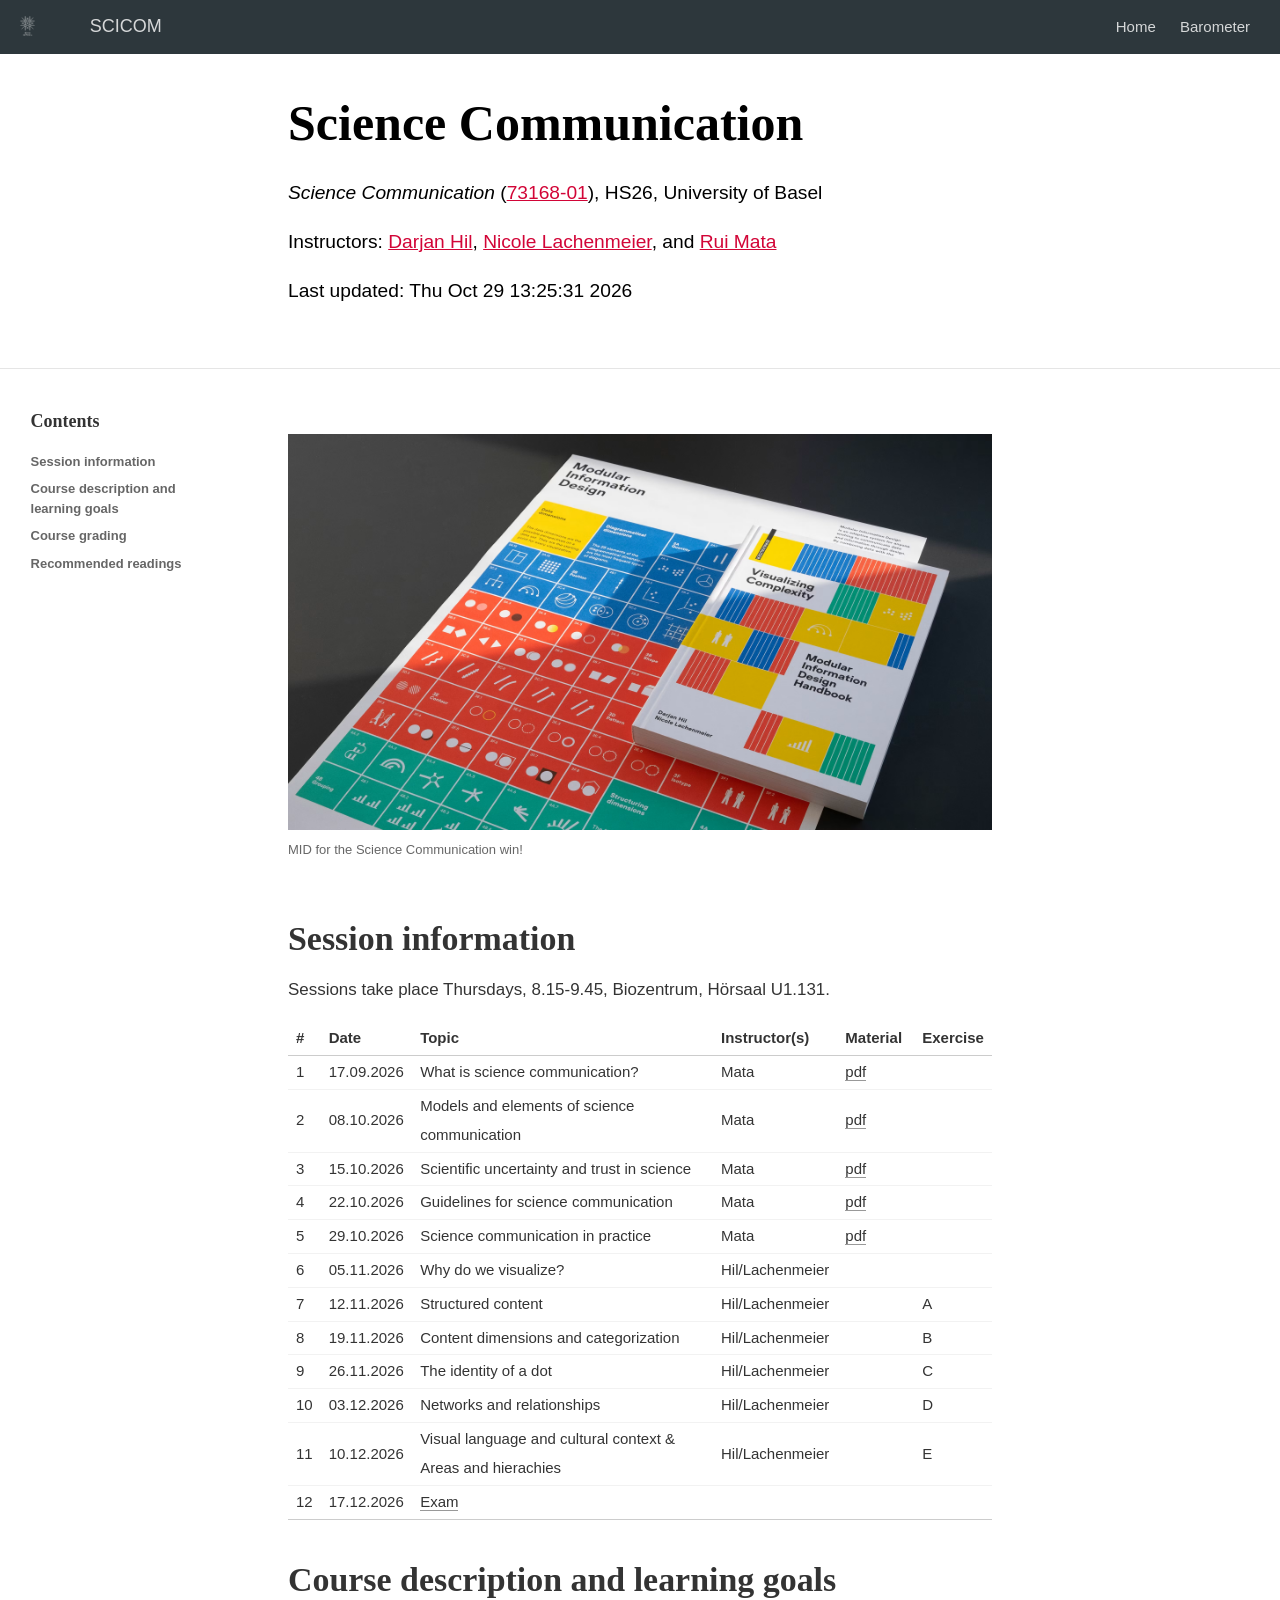
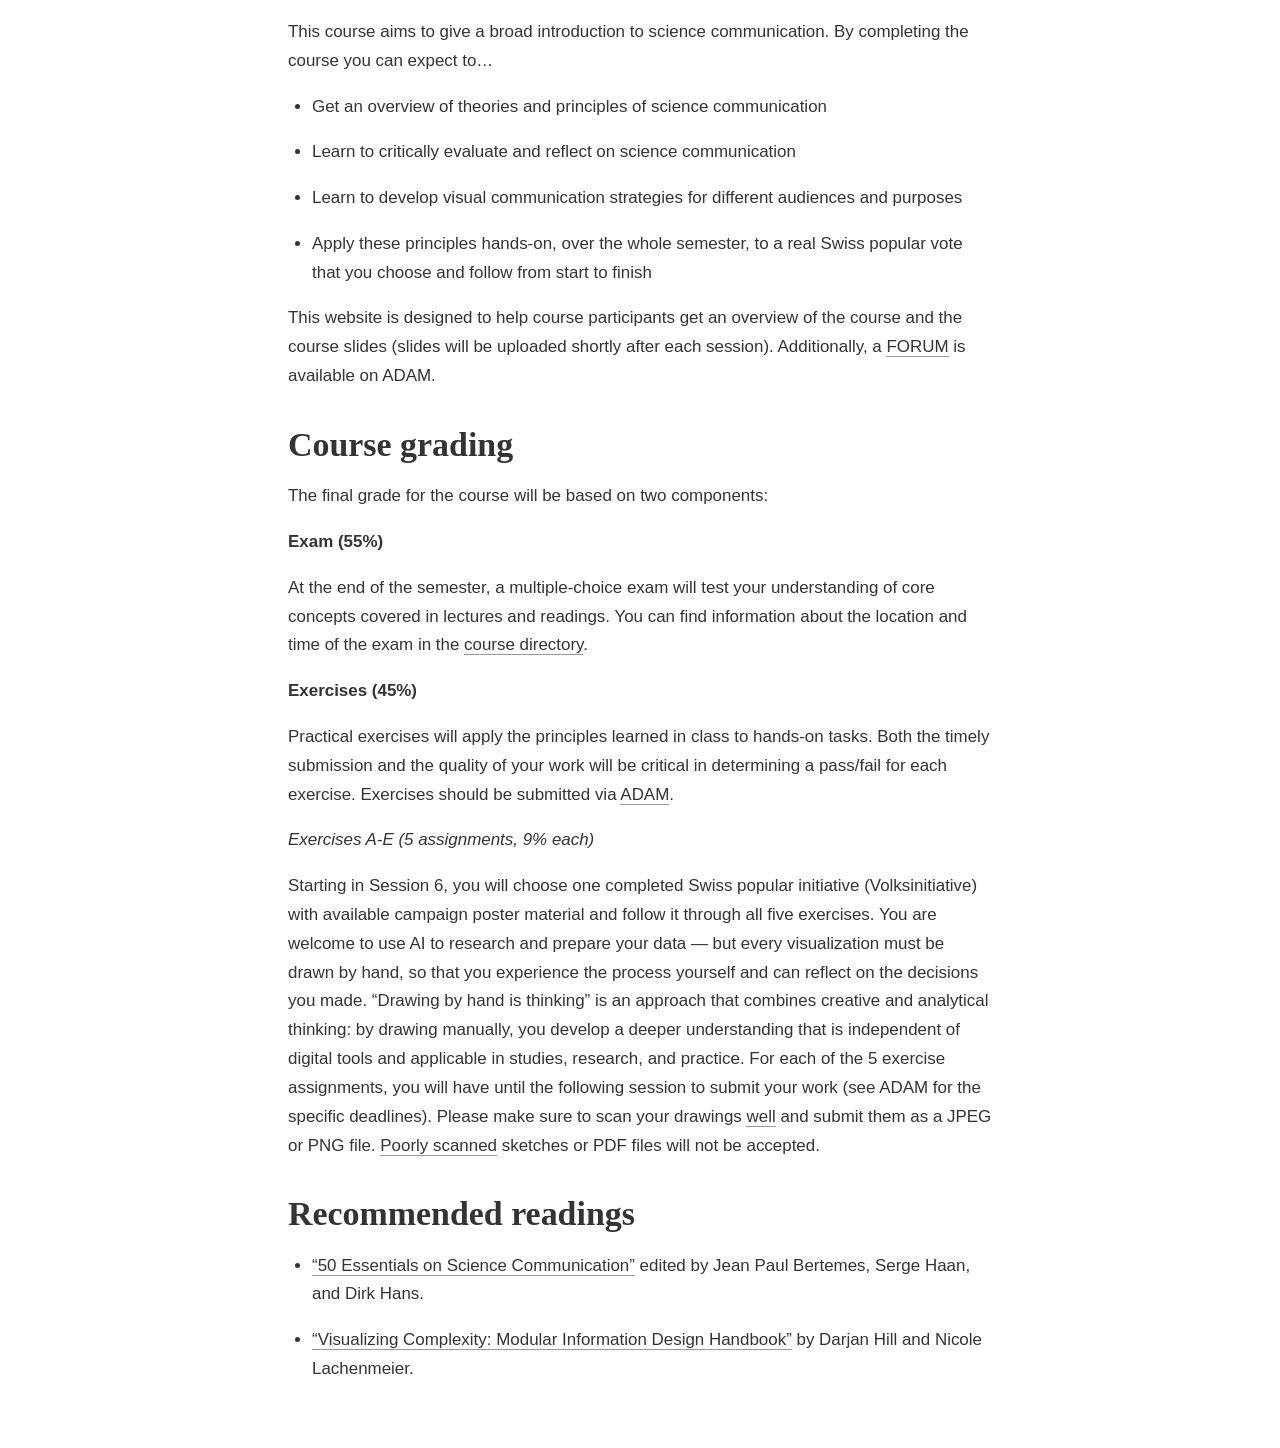
==== commit 0368ba9c: "update session 5" ====
--- a/docs/index.html
+++ b/docs/index.html
@@ -90,27 +90,27 @@
   <!--radix_placeholder_meta_tags-->
   <title>SCICOM: Science Communication</title>
 
-  <meta property="description" itemprop="description" content="*Science Communication* ([73168-01](https://vorlesungsverzeichnis.unibas.ch/de/vorlesungsverzeichnis?id=301652)), HS26, University of Basel&#10;&#10;Instructors: [Darjan Hil](https://www.superdot.studio/darjan-hil-en), [Nicole Lachenmeier](https://www.superdot.studio/nicole-lachenmeier-de), and [Rui Mata](https://psychologie.unibas.ch/de/personen/rui-mata/about-me/)&#10;&#10;Last updated: Thu Oct 22 06:22:45 2026"/>
+  <meta property="description" itemprop="description" content="*Science Communication* ([73168-01](https://vorlesungsverzeichnis.unibas.ch/de/vorlesungsverzeichnis?id=301652)), HS26, University of Basel&#10;&#10;Instructors: [Darjan Hil](https://www.superdot.studio/darjan-hil-en), [Nicole Lachenmeier](https://www.superdot.studio/nicole-lachenmeier-de), and [Rui Mata](https://psychologie.unibas.ch/de/personen/rui-mata/about-me/)&#10;&#10;Last updated: Thu Oct 29 13:25:31 2026"/>
 
 
 
   <!--  https://developers.facebook.com/docs/sharing/webmasters#markup -->
   <meta property="og:title" content="SCICOM: Science Communication"/>
   <meta property="og:type" content="article"/>
-  <meta property="og:description" content="*Science Communication* ([73168-01](https://vorlesungsverzeichnis.unibas.ch/de/vorlesungsverzeichnis?id=301652)), HS26, University of Basel&#10;&#10;Instructors: [Darjan Hil](https://www.superdot.studio/darjan-hil-en), [Nicole Lachenmeier](https://www.superdot.studio/nicole-lachenmeier-de), and [Rui Mata](https://psychologie.unibas.ch/de/personen/rui-mata/about-me/)&#10;&#10;Last updated: Thu Oct 22 06:22:45 2026"/>
+  <meta property="og:description" content="*Science Communication* ([73168-01](https://vorlesungsverzeichnis.unibas.ch/de/vorlesungsverzeichnis?id=301652)), HS26, University of Basel&#10;&#10;Instructors: [Darjan Hil](https://www.superdot.studio/darjan-hil-en), [Nicole Lachenmeier](https://www.superdot.studio/nicole-lachenmeier-de), and [Rui Mata](https://psychologie.unibas.ch/de/personen/rui-mata/about-me/)&#10;&#10;Last updated: Thu Oct 29 13:25:31 2026"/>
   <meta property="og:locale" content="en_US"/>
   <meta property="og:site_name" content="SCICOM"/>
 
   <!--  https://dev.twitter.com/cards/types/summary -->
   <meta property="twitter:card" content="summary"/>
   <meta property="twitter:title" content="SCICOM: Science Communication"/>
-  <meta property="twitter:description" content="*Science Communication* ([73168-01](https://vorlesungsverzeichnis.unibas.ch/de/vorlesungsverzeichnis?id=301652)), HS26, University of Basel&#10;&#10;Instructors: [Darjan Hil](https://www.superdot.studio/darjan-hil-en), [Nicole Lachenmeier](https://www.superdot.studio/nicole-lachenmeier-de), and [Rui Mata](https://psychologie.unibas.ch/de/personen/rui-mata/about-me/)&#10;&#10;Last updated: Thu Oct 22 06:22:45 2026"/>
+  <meta property="twitter:description" content="*Science Communication* ([73168-01](https://vorlesungsverzeichnis.unibas.ch/de/vorlesungsverzeichnis?id=301652)), HS26, University of Basel&#10;&#10;Instructors: [Darjan Hil](https://www.superdot.studio/darjan-hil-en), [Nicole Lachenmeier](https://www.superdot.studio/nicole-lachenmeier-de), and [Rui Mata](https://psychologie.unibas.ch/de/personen/rui-mata/about-me/)&#10;&#10;Last updated: Thu Oct 29 13:25:31 2026"/>
 
   <!--/radix_placeholder_meta_tags-->
   <!--radix_placeholder_rmarkdown_metadata-->
 
   <script type="text/json" id="radix-rmarkdown-metadata">
-  {"type":"list","attributes":{"names":{"type":"character","attributes":{},"value":["title","description","site"]}},"value":[{"type":"character","attributes":{},"value":["Science Communication"]},{"type":"character","attributes":{},"value":["*Science Communication* ([73168-01](https://vorlesungsverzeichnis.unibas.ch/de/vorlesungsverzeichnis?id=301652)), HS26, University of Basel\n\nInstructors: [Darjan Hil](https://www.superdot.studio/darjan-hil-en), [Nicole Lachenmeier](https://www.superdot.studio/nicole-lachenmeier-de), and [Rui Mata](https://psychologie.unibas.ch/de/personen/rui-mata/about-me/)\n\nLast updated: Thu Oct 22 06:22:45 2026\n"]},{"type":"character","attributes":{},"value":["distill::distill_website"]}]}
+  {"type":"list","attributes":{"names":{"type":"character","attributes":{},"value":["title","description","site"]}},"value":[{"type":"character","attributes":{},"value":["Science Communication"]},{"type":"character","attributes":{},"value":["*Science Communication* ([73168-01](https://vorlesungsverzeichnis.unibas.ch/de/vorlesungsverzeichnis?id=301652)), HS26, University of Basel\n\nInstructors: [Darjan Hil](https://www.superdot.studio/darjan-hil-en), [Nicole Lachenmeier](https://www.superdot.studio/nicole-lachenmeier-de), and [Rui Mata](https://psychologie.unibas.ch/de/personen/rui-mata/about-me/)\n\nLast updated: Thu Oct 29 13:25:31 2026\n"]},{"type":"character","attributes":{},"value":["distill::distill_website"]}]}
   </script>
   <!--/radix_placeholder_rmarkdown_metadata-->
   <!--radix_placeholder_navigation_in_header-->
@@ -2432,7 +2432,7 @@
 <!--radix_placeholder_front_matter-->
 
 <script id="distill-front-matter" type="text/json">
-{"title":"Science Communication","description":"*Science Communication* ([73168-01](https://vorlesungsverzeichnis.unibas.ch/de/vorlesungsverzeichnis?id=301652)), HS26, University of Basel\n\nInstructors: [Darjan Hil](https://www.superdot.studio/darjan-hil-en), [Nicole Lachenmeier](https://www.superdot.studio/nicole-lachenmeier-de), and [Rui Mata](https://psychologie.unibas.ch/de/personen/rui-mata/about-me/)\n\nLast updated: Thu Oct 22 06:22:45 2026","authors":[]}
+{"title":"Science Communication","description":"*Science Communication* ([73168-01](https://vorlesungsverzeichnis.unibas.ch/de/vorlesungsverzeichnis?id=301652)), HS26, University of Basel\n\nInstructors: [Darjan Hil](https://www.superdot.studio/darjan-hil-en), [Nicole Lachenmeier](https://www.superdot.studio/nicole-lachenmeier-de), and [Rui Mata](https://psychologie.unibas.ch/de/personen/rui-mata/about-me/)\n\nLast updated: Thu Oct 29 13:25:31 2026","authors":[]}
 </script>
 
 <!--/radix_placeholder_front_matter-->
@@ -2463,7 +2463,7 @@
 <!--/radix_placeholder_categories-->
 <p><p><em>Science Communication</em> (<a href="https://vorlesungsverzeichnis.unibas.ch/de/vorlesungsverzeichnis?id=301652">73168-01</a>), HS26, University of Basel</p>
 <p>Instructors: <a href="https://www.superdot.studio/darjan-hil-en">Darjan Hil</a>, <a href="https://www.superdot.studio/nicole-lachenmeier-de">Nicole Lachenmeier</a>, and <a href="https://psychologie.unibas.ch/de/personen/rui-mata/about-me/">Rui Mata</a></p>
-<p>Last updated: Thu Oct 22 06:22:45 2026</p></p>
+<p>Last updated: Thu Oct 29 13:25:31 2026</p></p>
 </div>
 
 
@@ -2543,7 +2543,7 @@
 <td>29.10.2026</td>
 <td>Science communication in practice</td>
 <td>Mata</td>
-<td><a href="index.html">pdf</a></td>
+<td><a href="presentations/SCICOM_session5.pdf">pdf</a></td>
 <td></td>
 </tr>
 <tr class="even">
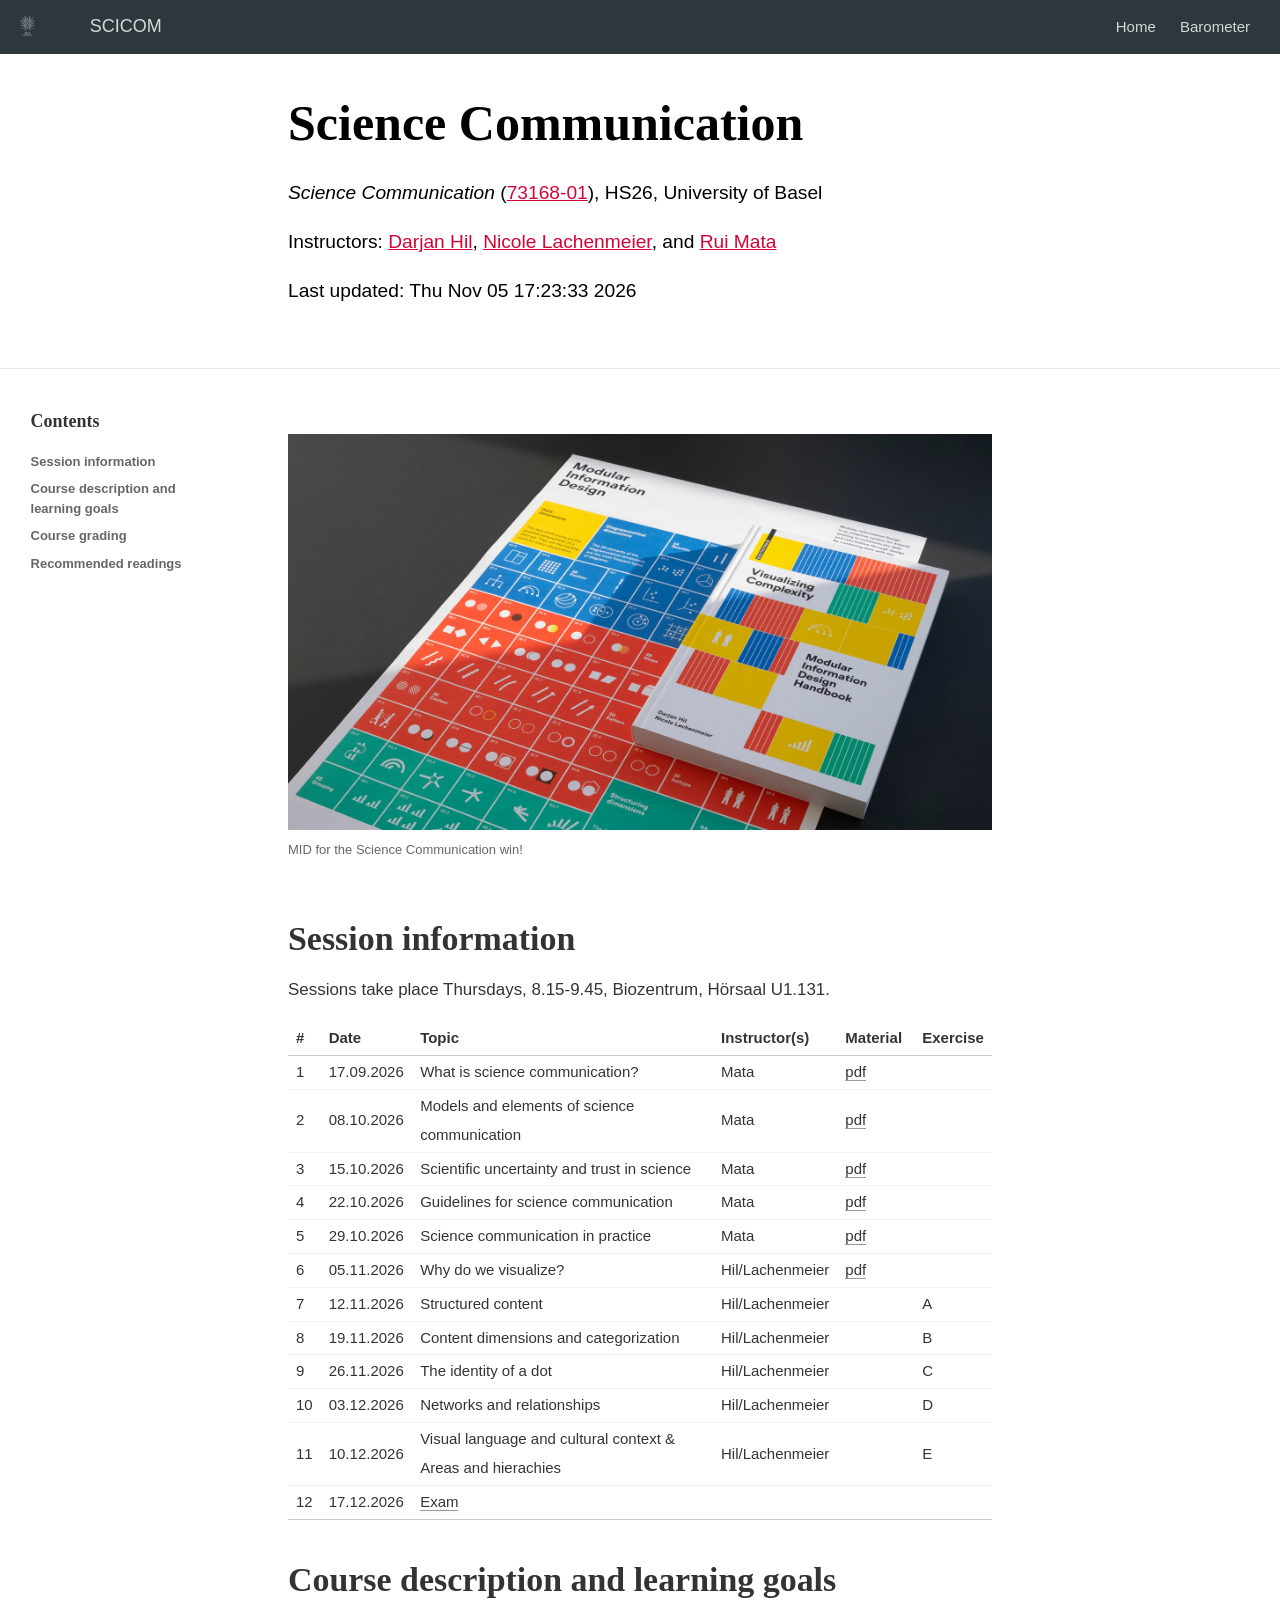
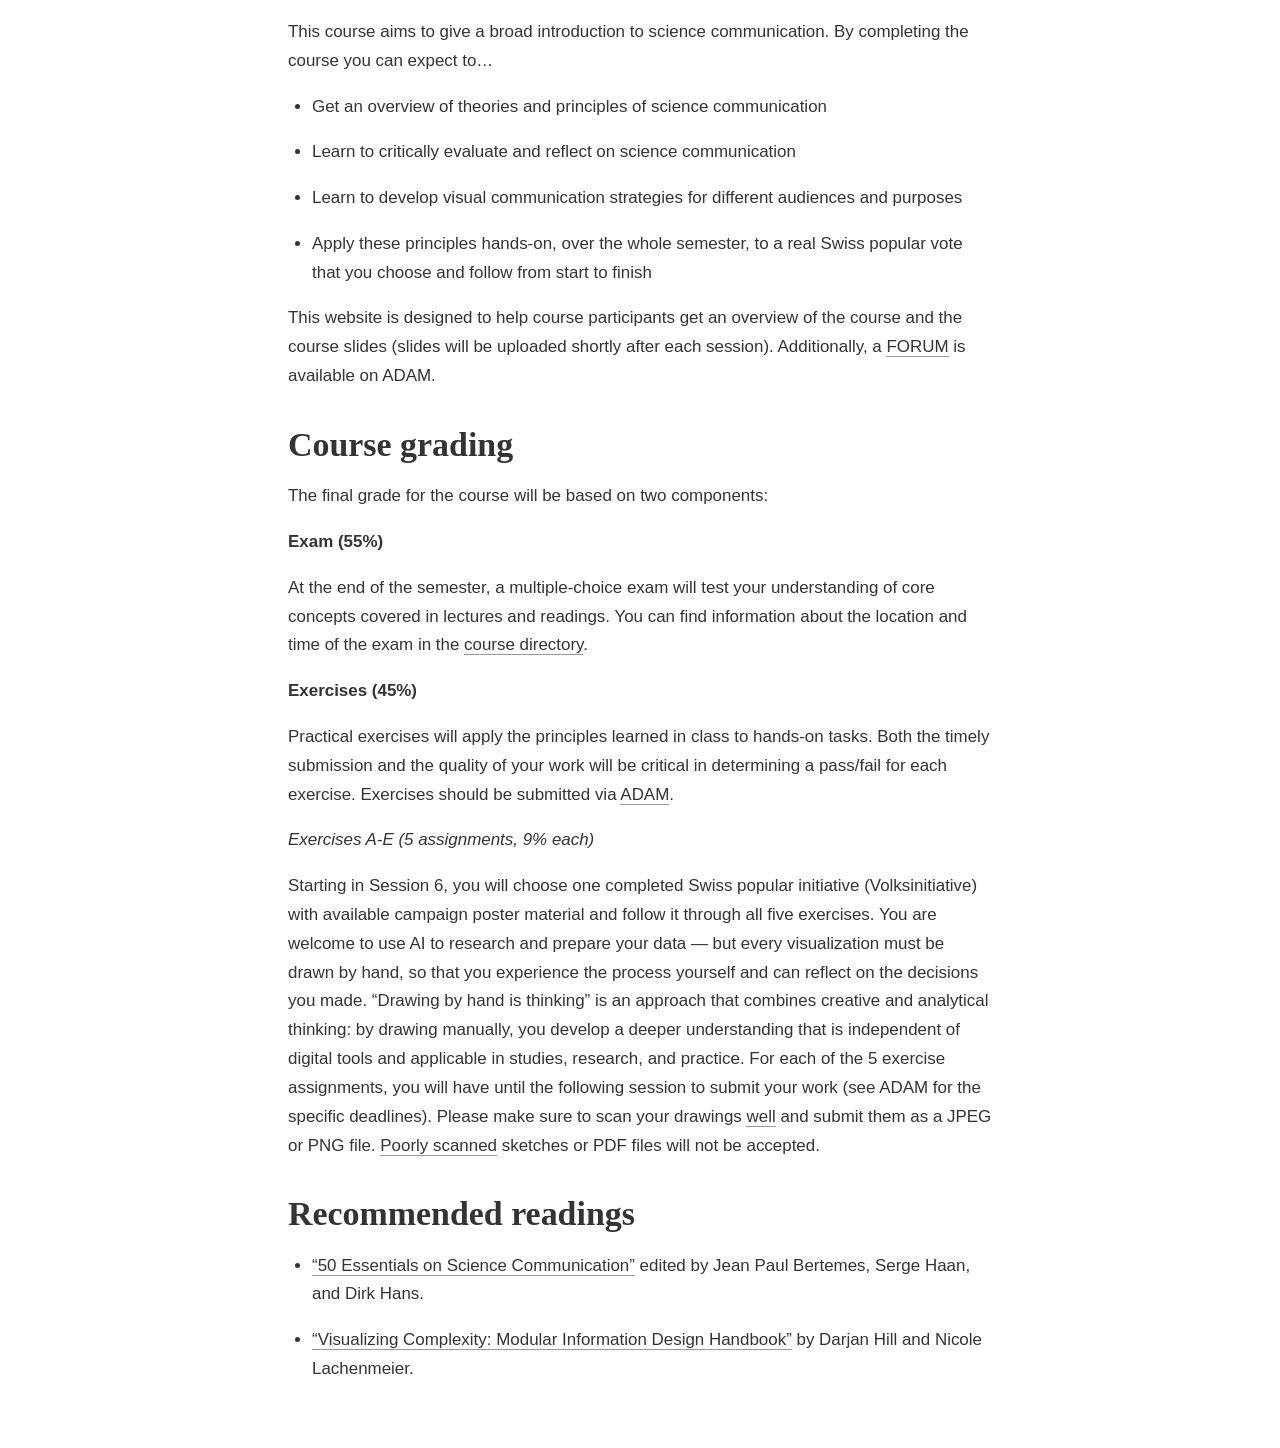
==== commit feafc00b: "update session 6" ====
--- a/docs/index.html
+++ b/docs/index.html
@@ -90,27 +90,27 @@
   <!--radix_placeholder_meta_tags-->
   <title>SCICOM: Science Communication</title>
 
-  <meta property="description" itemprop="description" content="*Science Communication* ([73168-01](https://vorlesungsverzeichnis.unibas.ch/de/vorlesungsverzeichnis?id=301652)), HS26, University of Basel&#10;&#10;Instructors: [Darjan Hil](https://www.superdot.studio/darjan-hil-en), [Nicole Lachenmeier](https://www.superdot.studio/nicole-lachenmeier-de), and [Rui Mata](https://psychologie.unibas.ch/de/personen/rui-mata/about-me/)&#10;&#10;Last updated: Thu Oct 29 13:25:31 2026"/>
+  <meta property="description" itemprop="description" content="*Science Communication* ([73168-01](https://vorlesungsverzeichnis.unibas.ch/de/vorlesungsverzeichnis?id=301652)), HS26, University of Basel&#10;&#10;Instructors: [Darjan Hil](https://www.superdot.studio/darjan-hil-en), [Nicole Lachenmeier](https://www.superdot.studio/nicole-lachenmeier-de), and [Rui Mata](https://psychologie.unibas.ch/de/personen/rui-mata/about-me/)&#10;&#10;Last updated: Thu Nov 05 17:23:33 2026"/>
 
 
 
   <!--  https://developers.facebook.com/docs/sharing/webmasters#markup -->
   <meta property="og:title" content="SCICOM: Science Communication"/>
   <meta property="og:type" content="article"/>
-  <meta property="og:description" content="*Science Communication* ([73168-01](https://vorlesungsverzeichnis.unibas.ch/de/vorlesungsverzeichnis?id=301652)), HS26, University of Basel&#10;&#10;Instructors: [Darjan Hil](https://www.superdot.studio/darjan-hil-en), [Nicole Lachenmeier](https://www.superdot.studio/nicole-lachenmeier-de), and [Rui Mata](https://psychologie.unibas.ch/de/personen/rui-mata/about-me/)&#10;&#10;Last updated: Thu Oct 29 13:25:31 2026"/>
+  <meta property="og:description" content="*Science Communication* ([73168-01](https://vorlesungsverzeichnis.unibas.ch/de/vorlesungsverzeichnis?id=301652)), HS26, University of Basel&#10;&#10;Instructors: [Darjan Hil](https://www.superdot.studio/darjan-hil-en), [Nicole Lachenmeier](https://www.superdot.studio/nicole-lachenmeier-de), and [Rui Mata](https://psychologie.unibas.ch/de/personen/rui-mata/about-me/)&#10;&#10;Last updated: Thu Nov 05 17:23:33 2026"/>
   <meta property="og:locale" content="en_US"/>
   <meta property="og:site_name" content="SCICOM"/>
 
   <!--  https://dev.twitter.com/cards/types/summary -->
   <meta property="twitter:card" content="summary"/>
   <meta property="twitter:title" content="SCICOM: Science Communication"/>
-  <meta property="twitter:description" content="*Science Communication* ([73168-01](https://vorlesungsverzeichnis.unibas.ch/de/vorlesungsverzeichnis?id=301652)), HS26, University of Basel&#10;&#10;Instructors: [Darjan Hil](https://www.superdot.studio/darjan-hil-en), [Nicole Lachenmeier](https://www.superdot.studio/nicole-lachenmeier-de), and [Rui Mata](https://psychologie.unibas.ch/de/personen/rui-mata/about-me/)&#10;&#10;Last updated: Thu Oct 29 13:25:31 2026"/>
+  <meta property="twitter:description" content="*Science Communication* ([73168-01](https://vorlesungsverzeichnis.unibas.ch/de/vorlesungsverzeichnis?id=301652)), HS26, University of Basel&#10;&#10;Instructors: [Darjan Hil](https://www.superdot.studio/darjan-hil-en), [Nicole Lachenmeier](https://www.superdot.studio/nicole-lachenmeier-de), and [Rui Mata](https://psychologie.unibas.ch/de/personen/rui-mata/about-me/)&#10;&#10;Last updated: Thu Nov 05 17:23:33 2026"/>
 
   <!--/radix_placeholder_meta_tags-->
   <!--radix_placeholder_rmarkdown_metadata-->
 
   <script type="text/json" id="radix-rmarkdown-metadata">
-  {"type":"list","attributes":{"names":{"type":"character","attributes":{},"value":["title","description","site"]}},"value":[{"type":"character","attributes":{},"value":["Science Communication"]},{"type":"character","attributes":{},"value":["*Science Communication* ([73168-01](https://vorlesungsverzeichnis.unibas.ch/de/vorlesungsverzeichnis?id=301652)), HS26, University of Basel\n\nInstructors: [Darjan Hil](https://www.superdot.studio/darjan-hil-en), [Nicole Lachenmeier](https://www.superdot.studio/nicole-lachenmeier-de), and [Rui Mata](https://psychologie.unibas.ch/de/personen/rui-mata/about-me/)\n\nLast updated: Thu Oct 29 13:25:31 2026\n"]},{"type":"character","attributes":{},"value":["distill::distill_website"]}]}
+  {"type":"list","attributes":{"names":{"type":"character","attributes":{},"value":["title","description","site"]}},"value":[{"type":"character","attributes":{},"value":["Science Communication"]},{"type":"character","attributes":{},"value":["*Science Communication* ([73168-01](https://vorlesungsverzeichnis.unibas.ch/de/vorlesungsverzeichnis?id=301652)), HS26, University of Basel\n\nInstructors: [Darjan Hil](https://www.superdot.studio/darjan-hil-en), [Nicole Lachenmeier](https://www.superdot.studio/nicole-lachenmeier-de), and [Rui Mata](https://psychologie.unibas.ch/de/personen/rui-mata/about-me/)\n\nLast updated: Thu Nov 05 17:23:33 2026\n"]},{"type":"character","attributes":{},"value":["distill::distill_website"]}]}
   </script>
   <!--/radix_placeholder_rmarkdown_metadata-->
   <!--radix_placeholder_navigation_in_header-->
@@ -2432,7 +2432,7 @@
 <!--radix_placeholder_front_matter-->
 
 <script id="distill-front-matter" type="text/json">
-{"title":"Science Communication","description":"*Science Communication* ([73168-01](https://vorlesungsverzeichnis.unibas.ch/de/vorlesungsverzeichnis?id=301652)), HS26, University of Basel\n\nInstructors: [Darjan Hil](https://www.superdot.studio/darjan-hil-en), [Nicole Lachenmeier](https://www.superdot.studio/nicole-lachenmeier-de), and [Rui Mata](https://psychologie.unibas.ch/de/personen/rui-mata/about-me/)\n\nLast updated: Thu Oct 29 13:25:31 2026","authors":[]}
+{"title":"Science Communication","description":"*Science Communication* ([73168-01](https://vorlesungsverzeichnis.unibas.ch/de/vorlesungsverzeichnis?id=301652)), HS26, University of Basel\n\nInstructors: [Darjan Hil](https://www.superdot.studio/darjan-hil-en), [Nicole Lachenmeier](https://www.superdot.studio/nicole-lachenmeier-de), and [Rui Mata](https://psychologie.unibas.ch/de/personen/rui-mata/about-me/)\n\nLast updated: Thu Nov 05 17:23:33 2026","authors":[]}
 </script>
 
 <!--/radix_placeholder_front_matter-->
@@ -2463,7 +2463,7 @@
 <!--/radix_placeholder_categories-->
 <p><p><em>Science Communication</em> (<a href="https://vorlesungsverzeichnis.unibas.ch/de/vorlesungsverzeichnis?id=301652">73168-01</a>), HS26, University of Basel</p>
 <p>Instructors: <a href="https://www.superdot.studio/darjan-hil-en">Darjan Hil</a>, <a href="https://www.superdot.studio/nicole-lachenmeier-de">Nicole Lachenmeier</a>, and <a href="https://psychologie.unibas.ch/de/personen/rui-mata/about-me/">Rui Mata</a></p>
-<p>Last updated: Thu Oct 29 13:25:31 2026</p></p>
+<p>Last updated: Thu Nov 05 17:23:33 2026</p></p>
 </div>
 
 
@@ -2551,7 +2551,7 @@
 <td>05.11.2026</td>
 <td>Why do we visualize?</td>
 <td>Hil/Lachenmeier</td>
-<td></td>
+<td><a href="presentations/SCICOM_session6.pdf">pdf</a></td>
 <td></td>
 </tr>
 <tr class="odd">
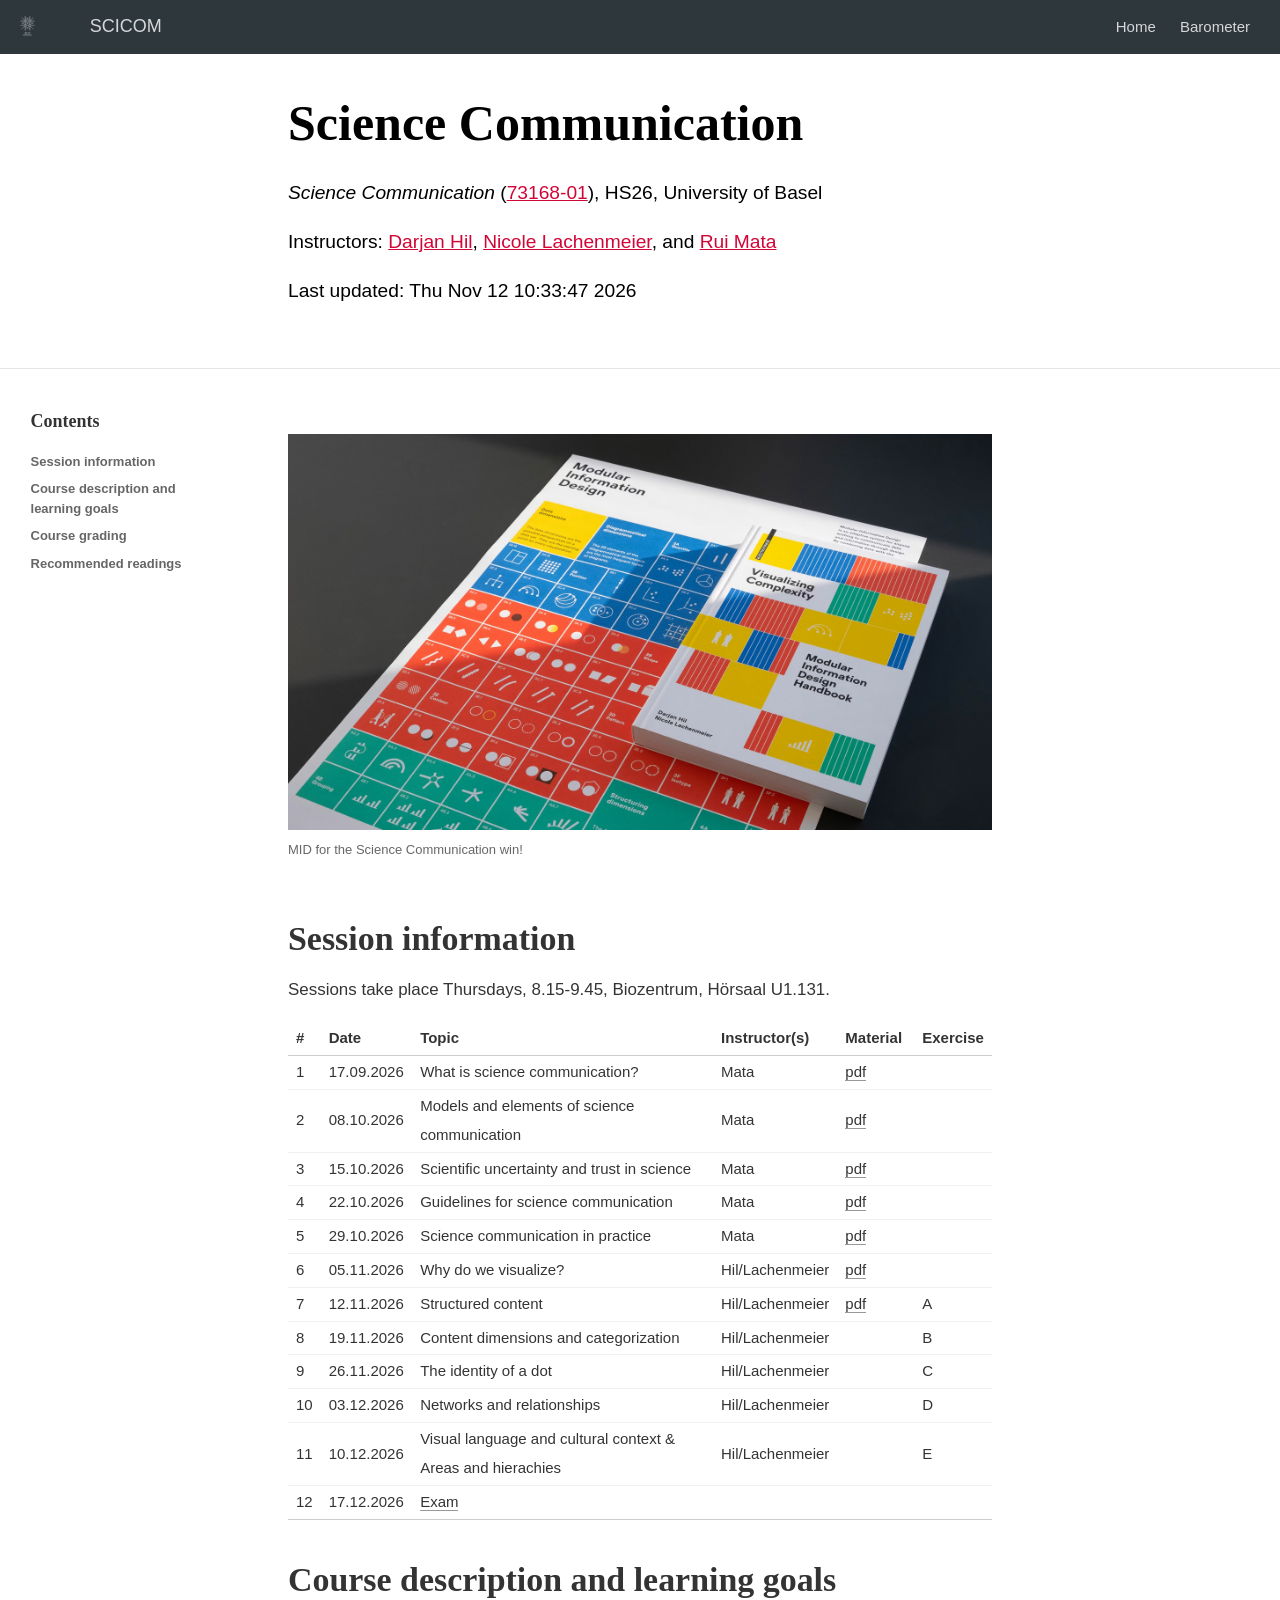
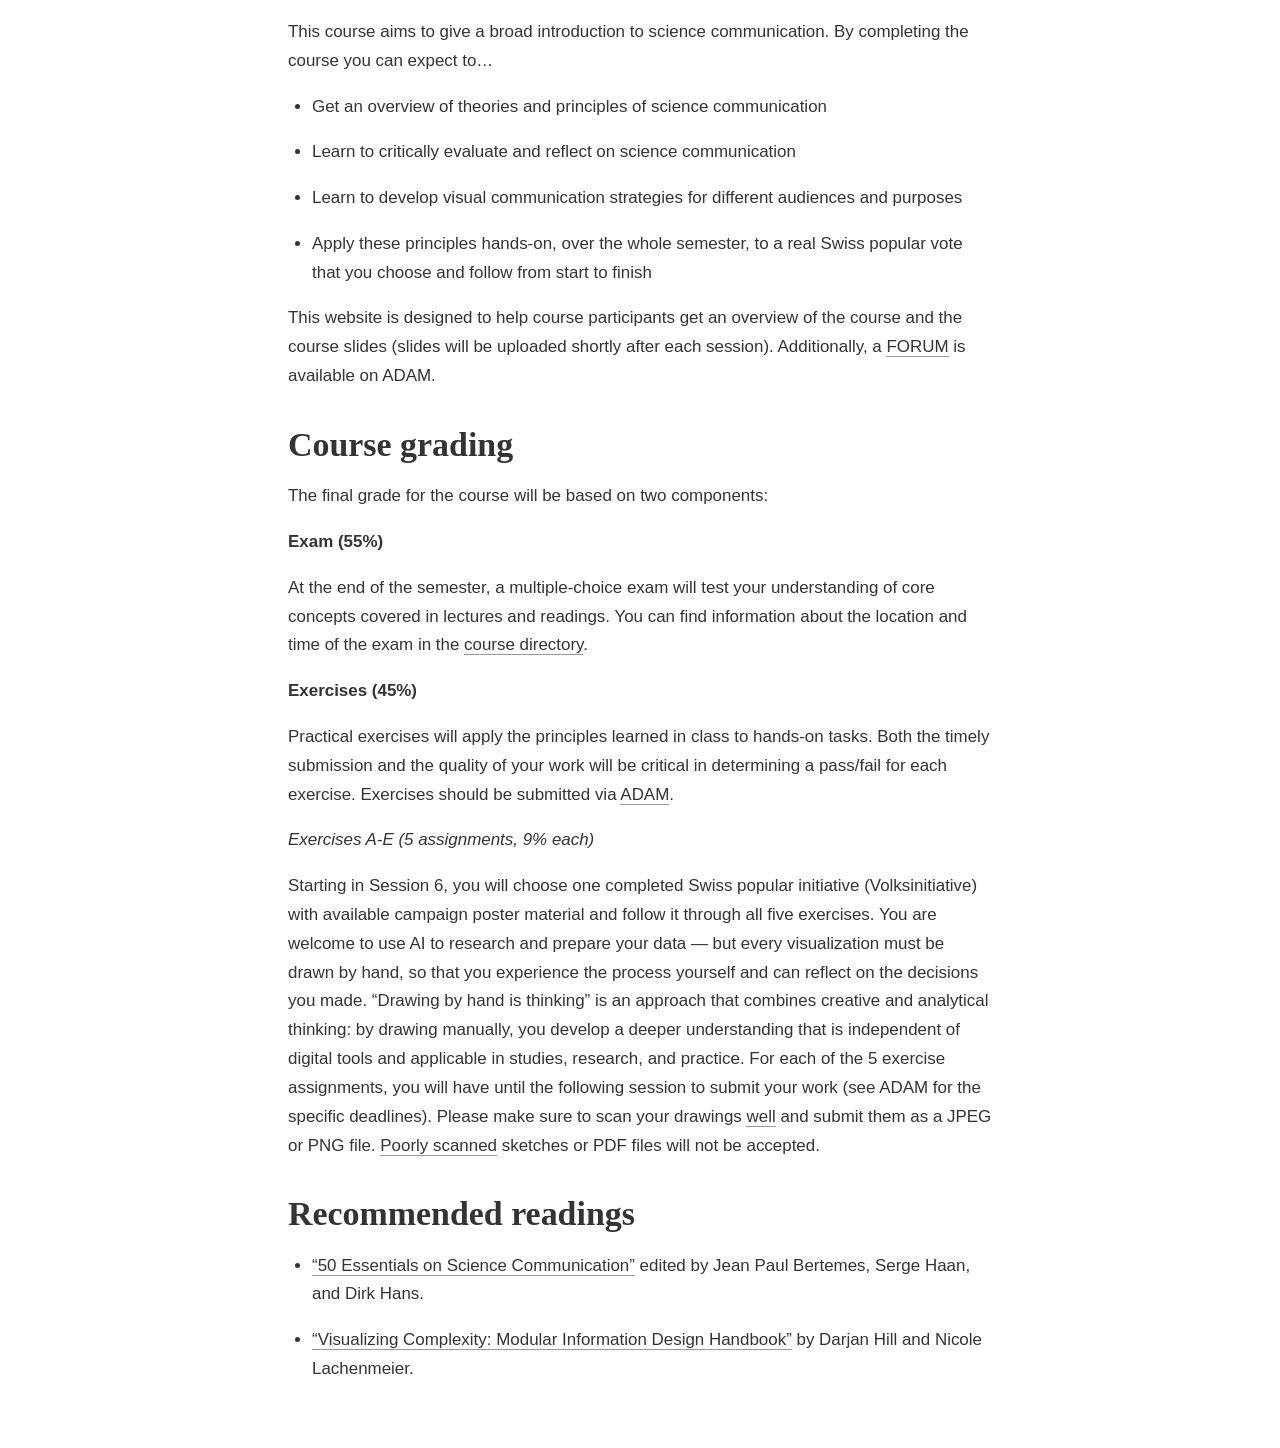
==== commit 2adf8376: "update session 7" ====
--- a/docs/index.html
+++ b/docs/index.html
@@ -90,27 +90,27 @@
   <!--radix_placeholder_meta_tags-->
   <title>SCICOM: Science Communication</title>
 
-  <meta property="description" itemprop="description" content="*Science Communication* ([73168-01](https://vorlesungsverzeichnis.unibas.ch/de/vorlesungsverzeichnis?id=301652)), HS26, University of Basel&#10;&#10;Instructors: [Darjan Hil](https://www.superdot.studio/darjan-hil-en), [Nicole Lachenmeier](https://www.superdot.studio/nicole-lachenmeier-de), and [Rui Mata](https://psychologie.unibas.ch/de/personen/rui-mata/about-me/)&#10;&#10;Last updated: Thu Nov 05 17:23:33 2026"/>
+  <meta property="description" itemprop="description" content="*Science Communication* ([73168-01](https://vorlesungsverzeichnis.unibas.ch/de/vorlesungsverzeichnis?id=301652)), HS26, University of Basel&#10;&#10;Instructors: [Darjan Hil](https://www.superdot.studio/darjan-hil-en), [Nicole Lachenmeier](https://www.superdot.studio/nicole-lachenmeier-de), and [Rui Mata](https://psychologie.unibas.ch/de/personen/rui-mata/about-me/)&#10;&#10;Last updated: Thu Nov 12 10:33:47 2026"/>
 
 
 
   <!--  https://developers.facebook.com/docs/sharing/webmasters#markup -->
   <meta property="og:title" content="SCICOM: Science Communication"/>
   <meta property="og:type" content="article"/>
-  <meta property="og:description" content="*Science Communication* ([73168-01](https://vorlesungsverzeichnis.unibas.ch/de/vorlesungsverzeichnis?id=301652)), HS26, University of Basel&#10;&#10;Instructors: [Darjan Hil](https://www.superdot.studio/darjan-hil-en), [Nicole Lachenmeier](https://www.superdot.studio/nicole-lachenmeier-de), and [Rui Mata](https://psychologie.unibas.ch/de/personen/rui-mata/about-me/)&#10;&#10;Last updated: Thu Nov 05 17:23:33 2026"/>
+  <meta property="og:description" content="*Science Communication* ([73168-01](https://vorlesungsverzeichnis.unibas.ch/de/vorlesungsverzeichnis?id=301652)), HS26, University of Basel&#10;&#10;Instructors: [Darjan Hil](https://www.superdot.studio/darjan-hil-en), [Nicole Lachenmeier](https://www.superdot.studio/nicole-lachenmeier-de), and [Rui Mata](https://psychologie.unibas.ch/de/personen/rui-mata/about-me/)&#10;&#10;Last updated: Thu Nov 12 10:33:47 2026"/>
   <meta property="og:locale" content="en_US"/>
   <meta property="og:site_name" content="SCICOM"/>
 
   <!--  https://dev.twitter.com/cards/types/summary -->
   <meta property="twitter:card" content="summary"/>
   <meta property="twitter:title" content="SCICOM: Science Communication"/>
-  <meta property="twitter:description" content="*Science Communication* ([73168-01](https://vorlesungsverzeichnis.unibas.ch/de/vorlesungsverzeichnis?id=301652)), HS26, University of Basel&#10;&#10;Instructors: [Darjan Hil](https://www.superdot.studio/darjan-hil-en), [Nicole Lachenmeier](https://www.superdot.studio/nicole-lachenmeier-de), and [Rui Mata](https://psychologie.unibas.ch/de/personen/rui-mata/about-me/)&#10;&#10;Last updated: Thu Nov 05 17:23:33 2026"/>
+  <meta property="twitter:description" content="*Science Communication* ([73168-01](https://vorlesungsverzeichnis.unibas.ch/de/vorlesungsverzeichnis?id=301652)), HS26, University of Basel&#10;&#10;Instructors: [Darjan Hil](https://www.superdot.studio/darjan-hil-en), [Nicole Lachenmeier](https://www.superdot.studio/nicole-lachenmeier-de), and [Rui Mata](https://psychologie.unibas.ch/de/personen/rui-mata/about-me/)&#10;&#10;Last updated: Thu Nov 12 10:33:47 2026"/>
 
   <!--/radix_placeholder_meta_tags-->
   <!--radix_placeholder_rmarkdown_metadata-->
 
   <script type="text/json" id="radix-rmarkdown-metadata">
-  {"type":"list","attributes":{"names":{"type":"character","attributes":{},"value":["title","description","site"]}},"value":[{"type":"character","attributes":{},"value":["Science Communication"]},{"type":"character","attributes":{},"value":["*Science Communication* ([73168-01](https://vorlesungsverzeichnis.unibas.ch/de/vorlesungsverzeichnis?id=301652)), HS26, University of Basel\n\nInstructors: [Darjan Hil](https://www.superdot.studio/darjan-hil-en), [Nicole Lachenmeier](https://www.superdot.studio/nicole-lachenmeier-de), and [Rui Mata](https://psychologie.unibas.ch/de/personen/rui-mata/about-me/)\n\nLast updated: Thu Nov 05 17:23:33 2026\n"]},{"type":"character","attributes":{},"value":["distill::distill_website"]}]}
+  {"type":"list","attributes":{"names":{"type":"character","attributes":{},"value":["title","description","site"]}},"value":[{"type":"character","attributes":{},"value":["Science Communication"]},{"type":"character","attributes":{},"value":["*Science Communication* ([73168-01](https://vorlesungsverzeichnis.unibas.ch/de/vorlesungsverzeichnis?id=301652)), HS26, University of Basel\n\nInstructors: [Darjan Hil](https://www.superdot.studio/darjan-hil-en), [Nicole Lachenmeier](https://www.superdot.studio/nicole-lachenmeier-de), and [Rui Mata](https://psychologie.unibas.ch/de/personen/rui-mata/about-me/)\n\nLast updated: Thu Nov 12 10:33:47 2026\n"]},{"type":"character","attributes":{},"value":["distill::distill_website"]}]}
   </script>
   <!--/radix_placeholder_rmarkdown_metadata-->
   <!--radix_placeholder_navigation_in_header-->
@@ -2432,7 +2432,7 @@
 <!--radix_placeholder_front_matter-->
 
 <script id="distill-front-matter" type="text/json">
-{"title":"Science Communication","description":"*Science Communication* ([73168-01](https://vorlesungsverzeichnis.unibas.ch/de/vorlesungsverzeichnis?id=301652)), HS26, University of Basel\n\nInstructors: [Darjan Hil](https://www.superdot.studio/darjan-hil-en), [Nicole Lachenmeier](https://www.superdot.studio/nicole-lachenmeier-de), and [Rui Mata](https://psychologie.unibas.ch/de/personen/rui-mata/about-me/)\n\nLast updated: Thu Nov 05 17:23:33 2026","authors":[]}
+{"title":"Science Communication","description":"*Science Communication* ([73168-01](https://vorlesungsverzeichnis.unibas.ch/de/vorlesungsverzeichnis?id=301652)), HS26, University of Basel\n\nInstructors: [Darjan Hil](https://www.superdot.studio/darjan-hil-en), [Nicole Lachenmeier](https://www.superdot.studio/nicole-lachenmeier-de), and [Rui Mata](https://psychologie.unibas.ch/de/personen/rui-mata/about-me/)\n\nLast updated: Thu Nov 12 10:33:47 2026","authors":[]}
 </script>
 
 <!--/radix_placeholder_front_matter-->
@@ -2463,7 +2463,7 @@
 <!--/radix_placeholder_categories-->
 <p><p><em>Science Communication</em> (<a href="https://vorlesungsverzeichnis.unibas.ch/de/vorlesungsverzeichnis?id=301652">73168-01</a>), HS26, University of Basel</p>
 <p>Instructors: <a href="https://www.superdot.studio/darjan-hil-en">Darjan Hil</a>, <a href="https://www.superdot.studio/nicole-lachenmeier-de">Nicole Lachenmeier</a>, and <a href="https://psychologie.unibas.ch/de/personen/rui-mata/about-me/">Rui Mata</a></p>
-<p>Last updated: Thu Nov 05 17:23:33 2026</p></p>
+<p>Last updated: Thu Nov 12 10:33:47 2026</p></p>
 </div>
 
 
@@ -2559,7 +2559,7 @@
 <td>12.11.2026</td>
 <td>Structured content</td>
 <td>Hil/Lachenmeier</td>
-<td></td>
+<td><a href="presentations/SCICOM_session7.pdf">pdf</a></td>
 <td>A</td>
 </tr>
 <tr class="even">
